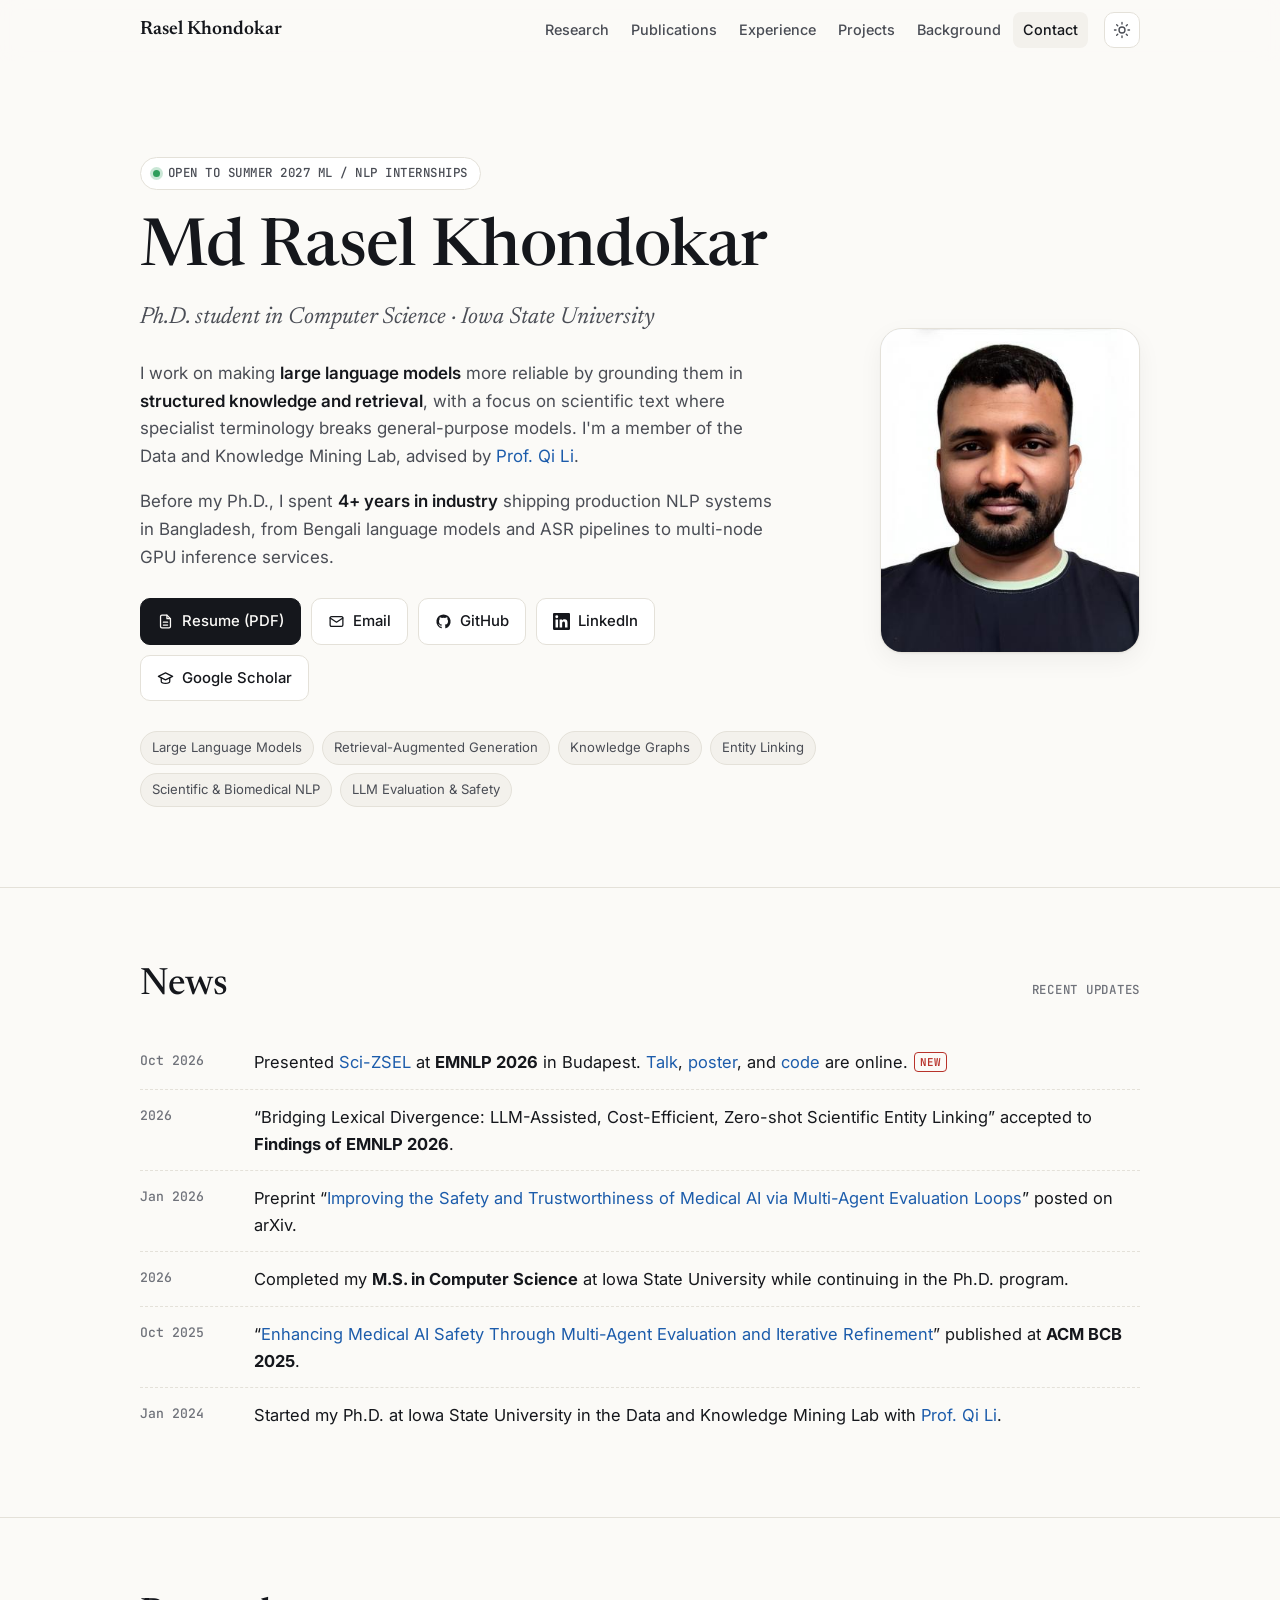
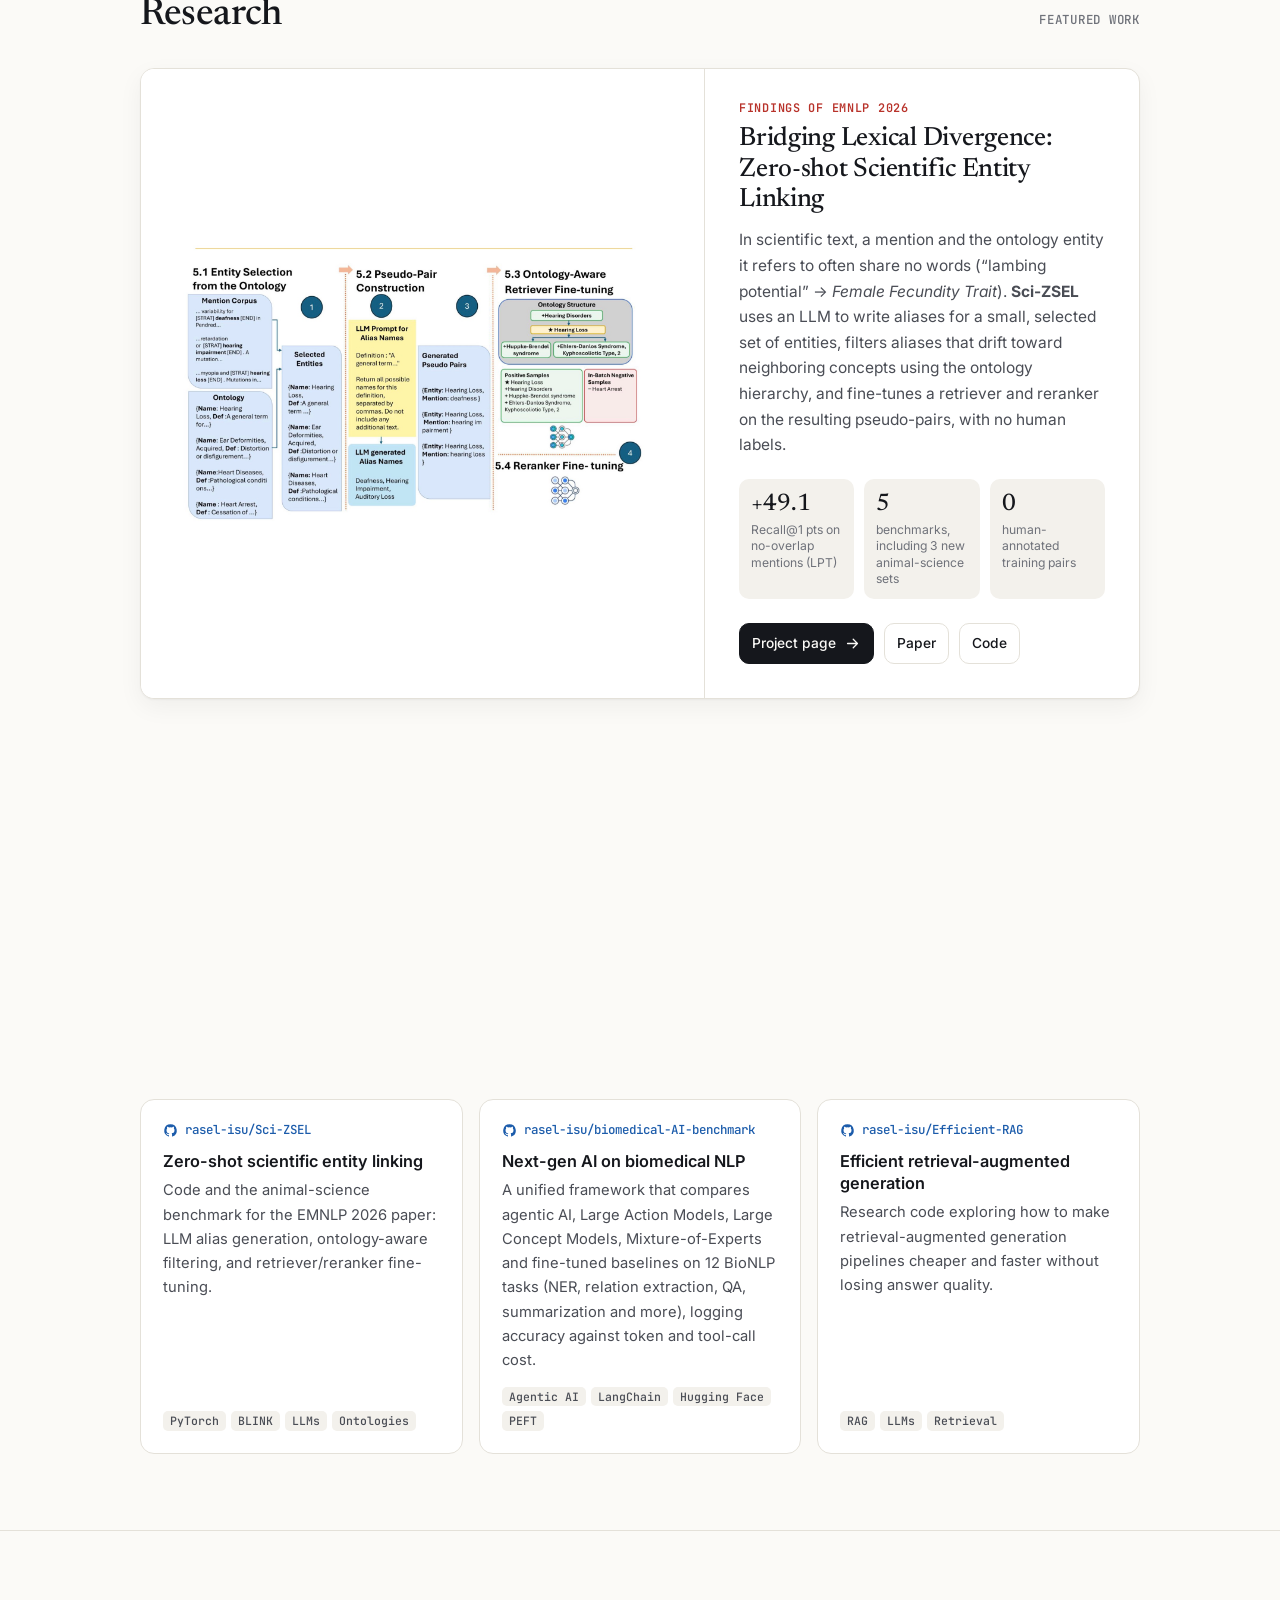
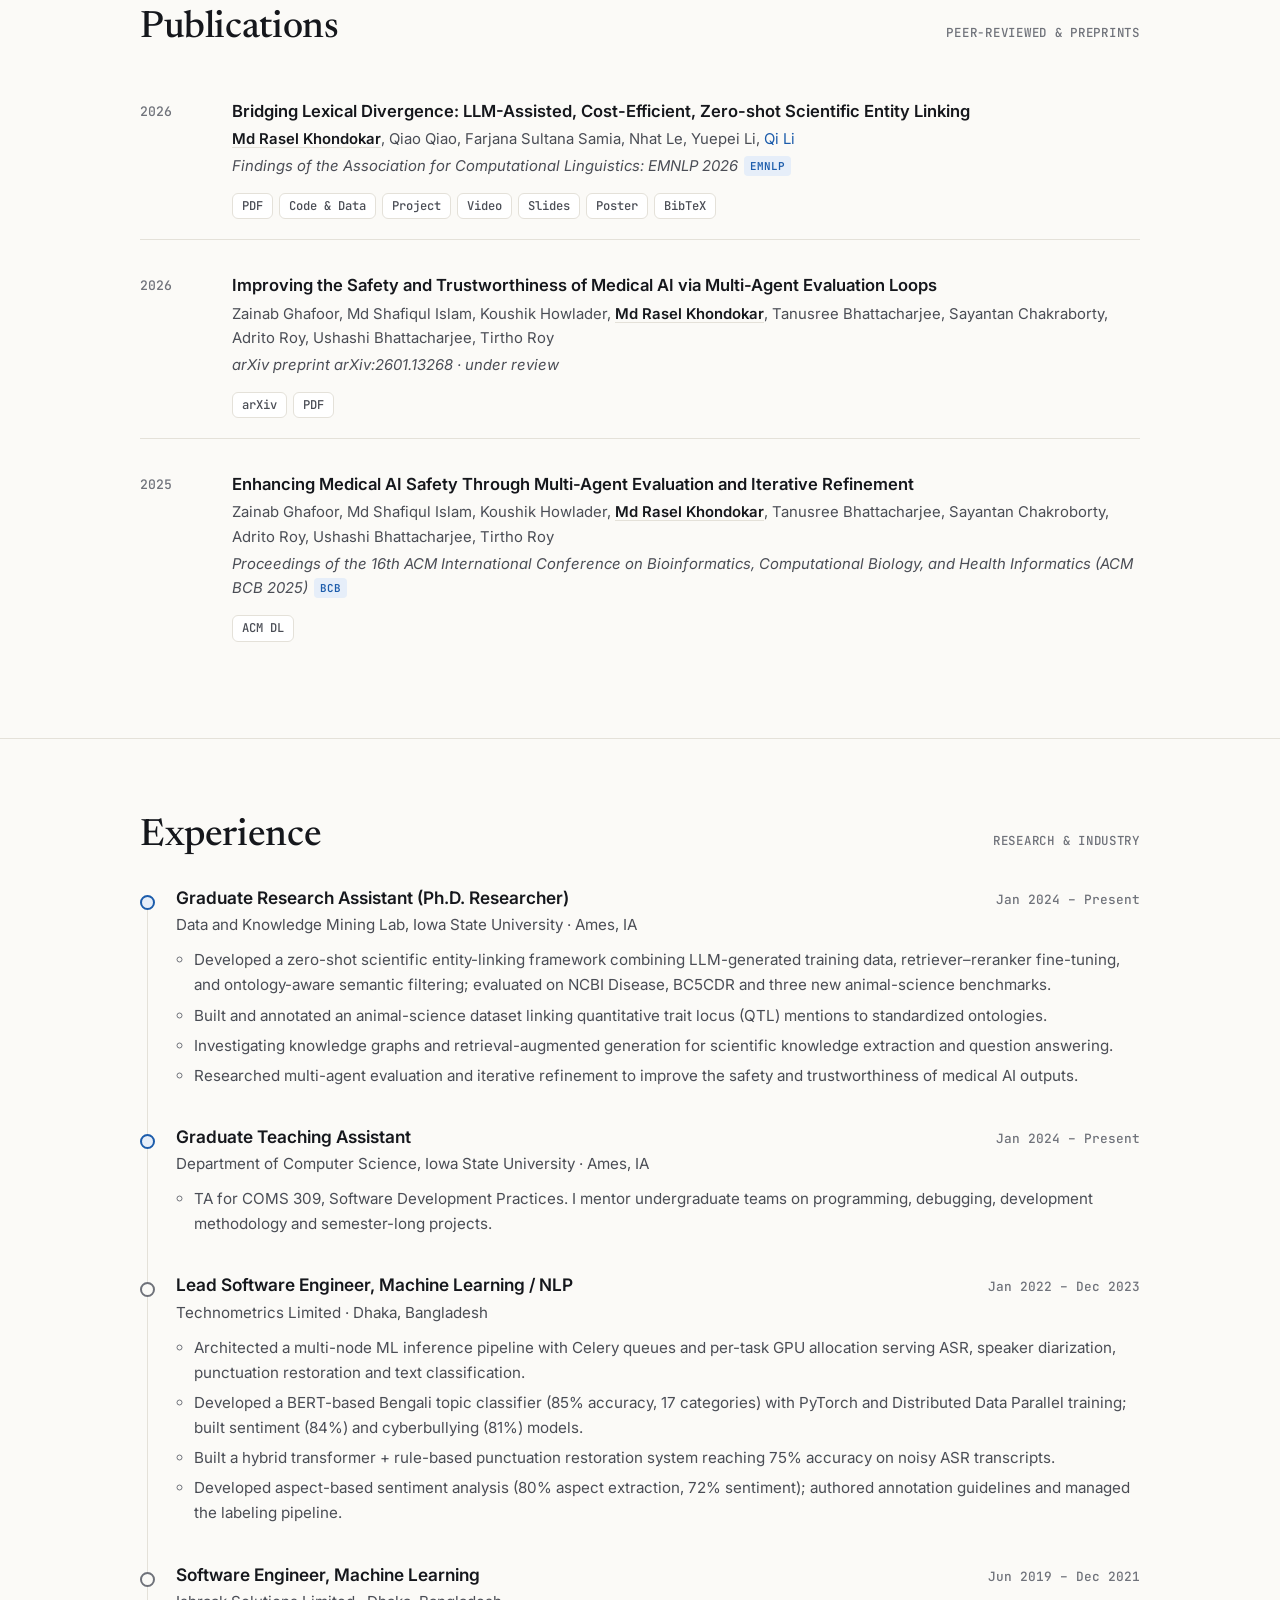
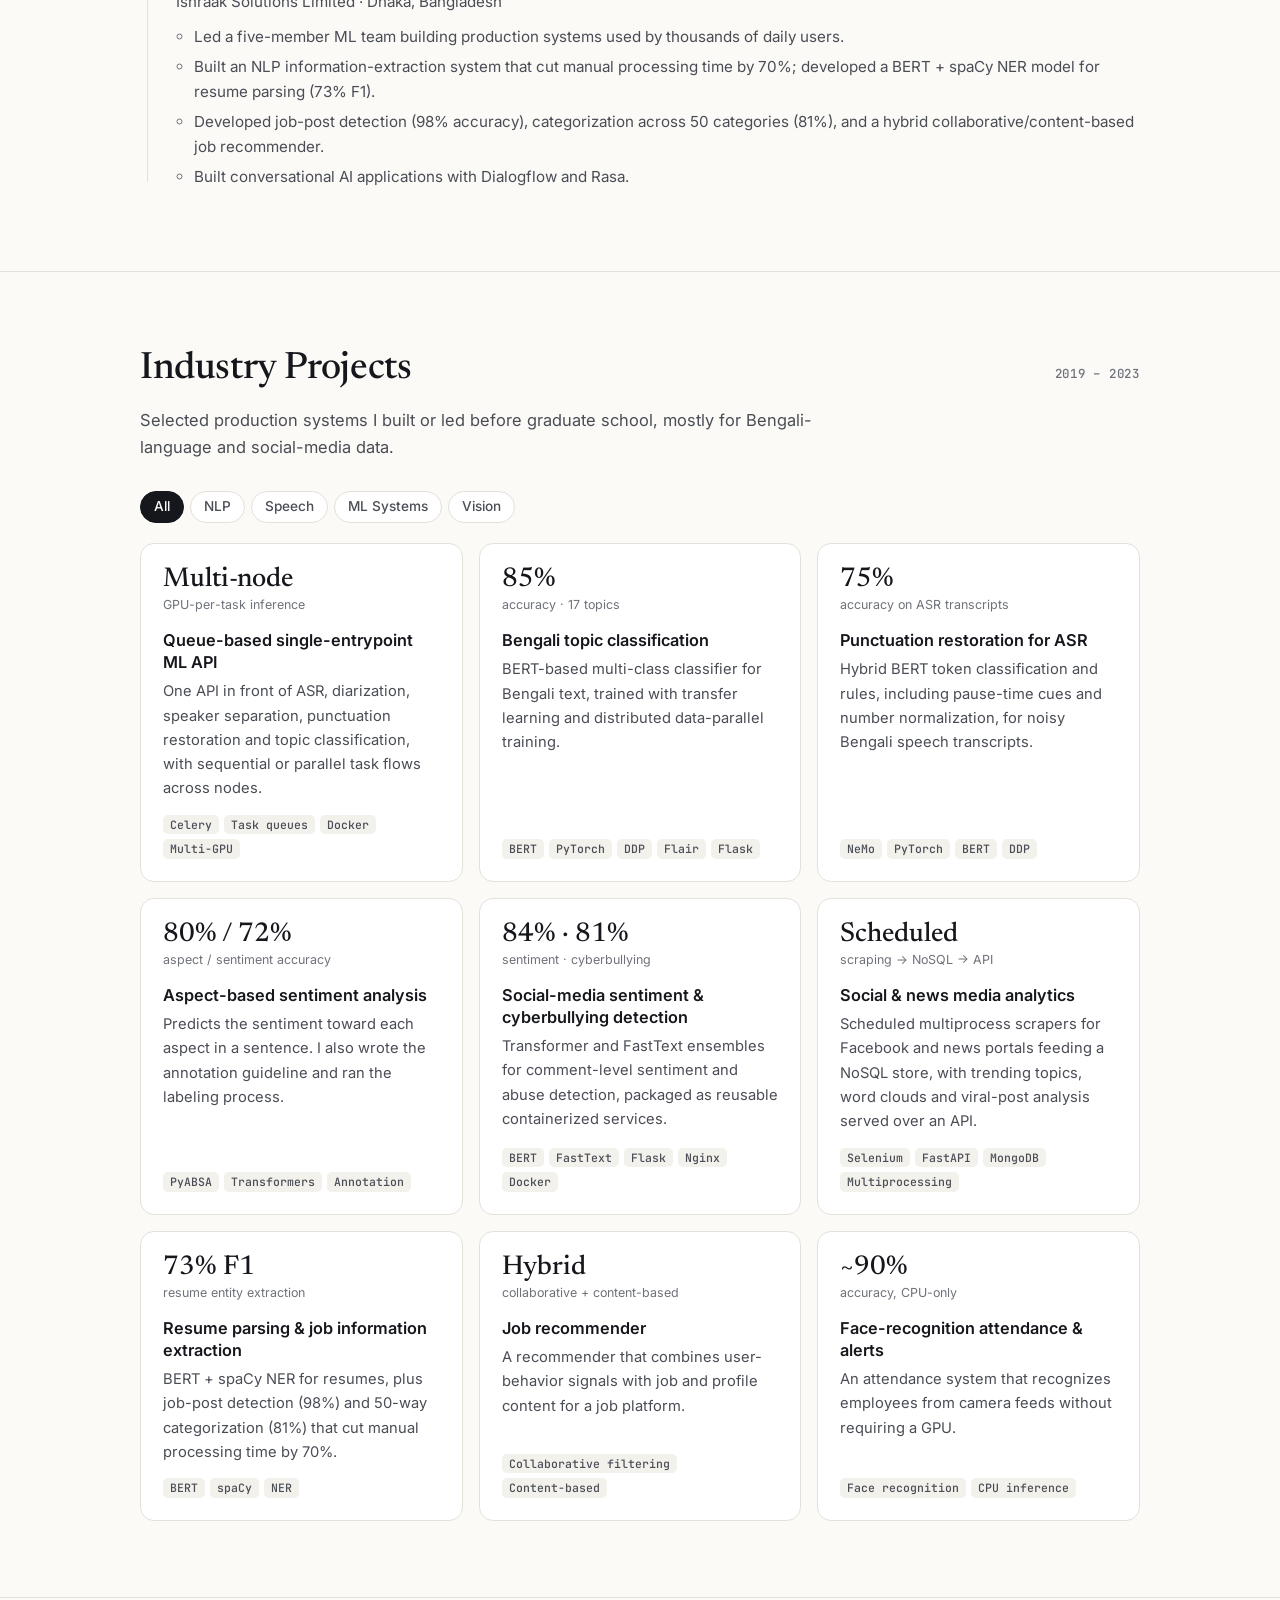
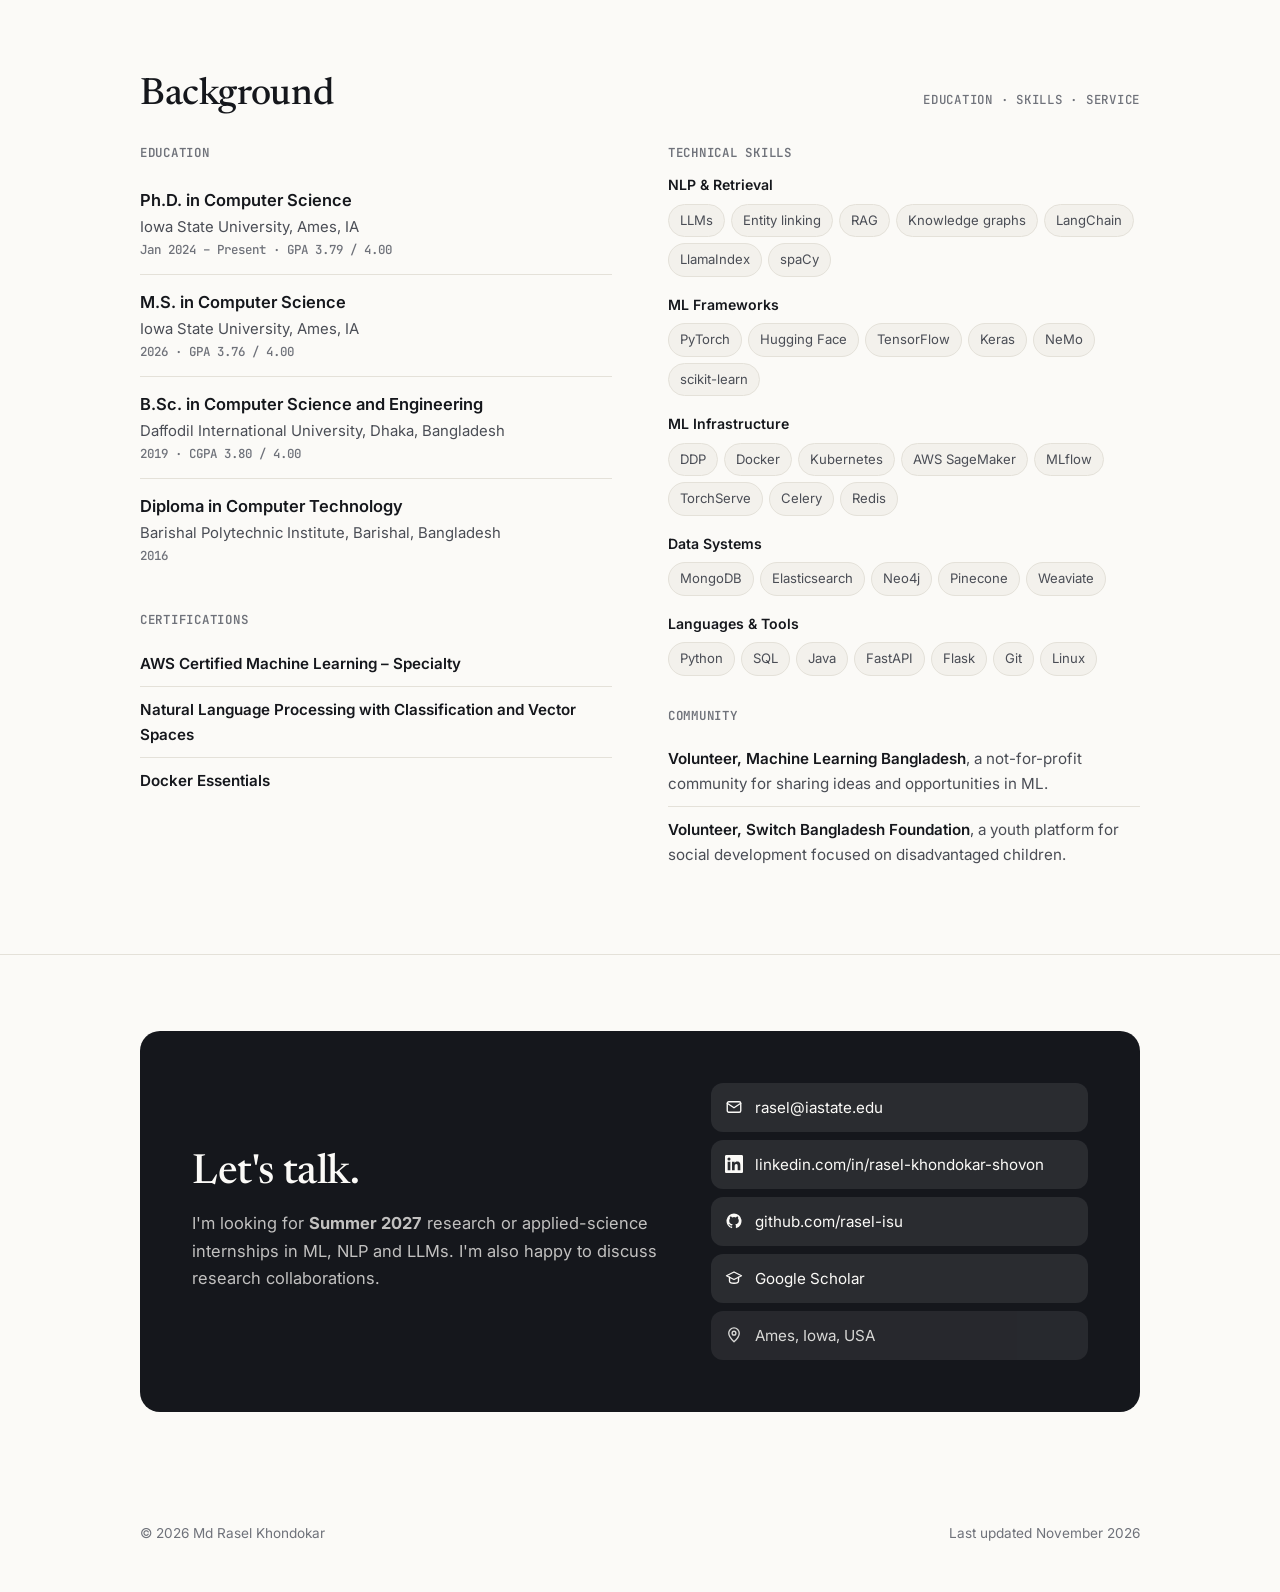
==== index.html @ 3703f314 "Initial portfolio site Co-Authored-By: Claude Opus 5.5 <noreply@anthropic.com>" ====
<!doctype html>
<html lang="en">
<head>
  <meta charset="utf-8">
  <meta name="viewport" content="width=device-width, initial-scale=1">
  <title>Md Rasel Khondokar</title>
  <meta name="description" content="Md Rasel Khondokar — Ph.D. student in Computer Science at Iowa State University working on LLMs, retrieval, knowledge graphs and scientific entity linking. 4+ years of industry ML/NLP experience.">
  <meta name="author" content="Md Rasel Khondokar">
  <meta property="og:title" content="Md Rasel Khondokar — NLP & ML Researcher">
  <meta property="og:description" content="Ph.D. student at Iowa State University. LLMs, RAG, knowledge graphs, scientific entity linking. Findings of EMNLP 2026.">
  <meta property="og:type" content="website">
  <meta property="og:image" content="assets/img/sci-zsel-overview.jpg">
  <link rel="icon" href="data:image/svg+xml,%3Csvg xmlns='http://www.w3.org/2000/svg' viewBox='0 0 64 64'%3E%3Crect width='64' height='64' rx='14' fill='%2315171c'/%3E%3Ctext x='32' y='43' font-family='Georgia,serif' font-size='30' fill='%23fbfaf7' text-anchor='middle'%3ERK%3C/text%3E%3C/svg%3E">
  <link rel="preconnect" href="https://fonts.googleapis.com">
  <link rel="preconnect" href="https://fonts.gstatic.com" crossorigin>
  <link href="https://fonts.googleapis.com/css2?family=Inter:wght@400;500;600&family=JetBrains+Mono:wght@500;600&family=Newsreader:ital,opsz,wght@0,6..72,400;0,6..72,500;0,6..72,600;1,6..72,400&display=swap" rel="stylesheet">
  <link rel="stylesheet" href="assets/css/style.css">
  <script>
    // Apply saved theme before paint to avoid a flash.
    try { var t = localStorage.getItem('theme'); if (t === 'light' || t === 'dark') document.documentElement.setAttribute('data-theme', t); } catch (e) {}
  </script>
  <script type="application/ld+json">
  {
    "@context": "https://schema.org",
    "@type": "Person",
    "name": "Md Rasel Khondokar",
    "jobTitle": "Ph.D. Student, Computer Science",
    "affiliation": { "@type": "CollegeOrUniversity", "name": "Iowa State University" },
    "email": "mailto:rasel@iastate.edu",
    "sameAs": [
      "https://www.linkedin.com/in/rasel-khondokar-shovon/",
      "https://github.com/rasel-isu",
      "https://scholar.google.com/citations?user=caLTlvUAAAAJ"
    ],
    "knowsAbout": ["Natural Language Processing", "Large Language Models", "Retrieval-Augmented Generation", "Knowledge Graphs", "Entity Linking", "Machine Learning"]
  }
  </script>
</head>
<body>
  <a class="skip-link" href="#main">Skip to content</a>

  <!-- Inline icon sprite -->
  <svg width="0" height="0" style="position:absolute" aria-hidden="true">
    <symbol id="i-mail" viewBox="0 0 24 24" fill="none" stroke="currentColor" stroke-width="1.8" stroke-linecap="round" stroke-linejoin="round"><rect x="3" y="5" width="18" height="14" rx="2"/><path d="m3 7 9 6 9-6"/></symbol>
    <symbol id="i-file" viewBox="0 0 24 24" fill="none" stroke="currentColor" stroke-width="1.8" stroke-linecap="round" stroke-linejoin="round"><path d="M14 3H7a2 2 0 0 0-2 2v14a2 2 0 0 0 2 2h10a2 2 0 0 0 2-2V8z"/><path d="M14 3v5h5M9 13h6M9 17h6"/></symbol>
    <symbol id="i-github" viewBox="0 0 24 24" fill="currentColor"><path d="M12 2a10 10 0 0 0-3.16 19.49c.5.09.68-.22.68-.48v-1.7c-2.78.6-3.37-1.34-3.37-1.34-.45-1.16-1.11-1.47-1.11-1.47-.91-.62.07-.6.07-.6 1 .07 1.53 1.03 1.53 1.03.89 1.53 2.34 1.09 2.91.83.09-.65.35-1.09.63-1.34-2.22-.25-4.55-1.11-4.55-4.94 0-1.09.39-1.98 1.03-2.68-.1-.25-.45-1.27.1-2.65 0 0 .84-.27 2.75 1.02a9.5 9.5 0 0 1 5 0c1.91-1.29 2.75-1.02 2.75-1.02.55 1.38.2 2.4.1 2.65.64.7 1.03 1.59 1.03 2.68 0 3.84-2.34 4.68-4.57 4.93.36.31.68.92.68 1.85v2.75c0 .27.18.58.69.48A10 10 0 0 0 12 2Z"/></symbol>
    <symbol id="i-linkedin" viewBox="0 0 24 24" fill="currentColor"><path d="M20.45 20.45h-3.55v-5.57c0-1.33-.03-3.04-1.85-3.04-1.86 0-2.14 1.45-2.14 2.94v5.67H9.36V9h3.41v1.56h.05c.48-.9 1.64-1.85 3.37-1.85 3.6 0 4.27 2.37 4.27 5.46v6.28ZM5.34 7.43a2.06 2.06 0 1 1 0-4.12 2.06 2.06 0 0 1 0 4.12ZM7.12 20.45H3.56V9h3.56v11.45ZM22.22 0H1.77C.79 0 0 .77 0 1.73v20.54C0 23.23.79 24 1.77 24h20.45c.98 0 1.78-.77 1.78-1.73V1.73C24 .77 23.2 0 22.22 0Z"/></symbol>
    <symbol id="i-scholar" viewBox="0 0 24 24" fill="none" stroke="currentColor" stroke-width="1.8" stroke-linecap="round" stroke-linejoin="round"><path d="m2 9 10-5 10 5-10 5z"/><path d="M6 11v5c0 1.5 2.7 3 6 3s6-1.5 6-3v-5"/></symbol>
    <symbol id="i-pin" viewBox="0 0 24 24" fill="none" stroke="currentColor" stroke-width="1.8" stroke-linecap="round" stroke-linejoin="round"><path d="M12 21s-7-6.2-7-11.5a7 7 0 0 1 14 0C19 14.8 12 21 12 21z"/><circle cx="12" cy="9.5" r="2.5"/></symbol>
    <symbol id="i-arrow" viewBox="0 0 24 24" fill="none" stroke="currentColor" stroke-width="1.8" stroke-linecap="round" stroke-linejoin="round"><path d="M5 12h14M13 6l6 6-6 6"/></symbol>
  </svg>

  <header class="site-header">
    <nav class="container nav" aria-label="Primary">
      <a class="brand" href="#top">Rasel Khondokar</a>
      <ul class="nav-links" id="nav-links">
        <li><a href="#research">Research</a></li>
        <li><a href="#publications">Publications</a></li>
        <li><a href="#experience">Experience</a></li>
        <li><a href="#projects">Projects</a></li>
        <li><a href="#background">Background</a></li>
        <li><a href="#contact">Contact</a></li>
      </ul>
      <button class="icon-btn menu-btn" aria-label="Open menu" aria-controls="nav-links" aria-expanded="false">
        <svg viewBox="0 0 24 24" fill="none" stroke="currentColor" stroke-width="2" stroke-linecap="round"><path d="M4 7h16M4 12h16M4 17h16"/></svg>
      </button>
      <button class="icon-btn theme-btn" aria-label="Toggle dark mode">
        <svg class="sun" viewBox="0 0 24 24" fill="none" stroke="currentColor" stroke-width="1.8" stroke-linecap="round"><circle cx="12" cy="12" r="4"/><path d="M12 2v2M12 20v2M4.9 4.9l1.4 1.4M17.7 17.7l1.4 1.4M2 12h2M20 12h2M4.9 19.1l1.4-1.4M17.7 6.3l1.4-1.4"/></svg>
        <svg class="moon" viewBox="0 0 24 24" fill="none" stroke="currentColor" stroke-width="1.8" stroke-linecap="round" stroke-linejoin="round"><path d="M21 12.8A9 9 0 1 1 11.2 3a7 7 0 0 0 9.8 9.8z"/></svg>
      </button>
    </nav>
  </header>

  <main id="main">
    <!-- ================= HERO ================= -->
    <section class="hero" id="top">
      <div class="container hero-grid">
        <div>
          <span class="eyebrow"><span class="dot" aria-hidden="true"></span>Open to Summer 2027 ML / NLP internships</span>
          <h1>Md Rasel Khondokar</h1>
          <p class="role">Ph.D. student in Computer Science · Iowa State University</p>
          <p class="bio">
            I work on making <strong>large language models</strong> more reliable by grounding them in
            <strong>structured knowledge and retrieval</strong>, with a focus on scientific text where specialist
            terminology breaks general-purpose models. I'm a member of the Data and Knowledge Mining Lab, advised by
            <a href="https://www.cs.iastate.edu/people/qi-li" target="_blank" rel="noopener">Prof. Qi Li</a>.
          </p>
          <p class="bio">
            Before my Ph.D., I spent <strong>4+ years in industry</strong> shipping production NLP systems in Bangladesh,
            from Bengali language models and ASR pipelines to multi-node GPU inference services.
          </p>
          <div class="actions">
            <a class="btn primary" href="assets/files/Md_Rasel_Khondokar_CV.pdf" target="_blank" rel="noopener"><svg><use href="#i-file"/></svg>Resume (PDF)</a>
            <a class="btn" href="mailto:rasel@iastate.edu"><svg><use href="#i-mail"/></svg>Email</a>
            <a class="btn" href="https://github.com/rasel-isu" target="_blank" rel="noopener"><svg><use href="#i-github"/></svg>GitHub</a>
            <a class="btn" href="https://www.linkedin.com/in/rasel-khondokar-shovon/" target="_blank" rel="noopener"><svg><use href="#i-linkedin"/></svg>LinkedIn</a>
            <a class="btn" href="https://scholar.google.com/citations?user=caLTlvUAAAAJ&amp;hl=en" target="_blank" rel="noopener"><svg><use href="#i-scholar"/></svg>Google Scholar</a>
          </div>
          <ul class="interests" aria-label="Research interests">
            <li class="chip">Large Language Models</li>
            <li class="chip">Retrieval-Augmented Generation</li>
            <li class="chip">Knowledge Graphs</li>
            <li class="chip">Entity Linking</li>
            <li class="chip">Scientific &amp; Biomedical NLP</li>
            <li class="chip">LLM Evaluation &amp; Safety</li>
          </ul>
        </div>
        <!-- To add a photo, save it as assets/img/profile.jpg (portrait, ~800x1000). The monogram shows until then. -->
        <div class="portrait">
          <span class="monogram" aria-hidden="true">RK</span>
          <img src="assets/img/profile.jpg" alt="Portrait of Md Rasel Khondokar" onerror="this.remove()">
        </div>
      </div>
    </section>

    <!-- ================= NEWS ================= -->
    <section class="block" id="news" aria-labelledby="news-h">
      <div class="container">
        <div class="section-head reveal"><h2 id="news-h">News</h2><span class="kicker">Recent updates</span></div>
        <ul class="news reveal">
          <li><time datetime="2026-10">Oct 2026</time><div>Presented <a href="research/sci-zsel.html">Sci-ZSEL</a> at <b>EMNLP 2026</b> in Budapest. <a href="research/sci-zsel.html#talk">Talk</a>, <a href="assets/files/sci-zsel-poster.pdf">poster</a>, and <a href="https://github.com/rasel-isu/Sci-ZSEL">code</a> are online.<span class="tag-new">NEW</span></div></li>
          <li><time datetime="2026">2026</time><div>“Bridging Lexical Divergence: LLM-Assisted, Cost-Efficient, Zero-shot Scientific Entity Linking” accepted to <b>Findings of EMNLP 2026</b>.</div></li>
          <li><time datetime="2026-01">Jan 2026</time><div>Preprint “<a href="https://arxiv.org/abs/2601.13268" target="_blank" rel="noopener">Improving the Safety and Trustworthiness of Medical AI via Multi-Agent Evaluation Loops</a>” posted on arXiv.</div></li>
          <li><time datetime="2026">2026</time><div>Completed my <b>M.S. in Computer Science</b> at Iowa State University while continuing in the Ph.D. program.</div></li>
          <li><time datetime="2025-10">Oct 2025</time><div>“<a href="https://doi.org/10.1145/3765612.3768142" target="_blank" rel="noopener">Enhancing Medical AI Safety Through Multi-Agent Evaluation and Iterative Refinement</a>” published at <b>ACM BCB 2025</b>.</div></li>
          <li><time datetime="2024-01">Jan 2024</time><div>Started my Ph.D. at Iowa State University in the Data and Knowledge Mining Lab with <a href="https://www.cs.iastate.edu/people/qi-li" target="_blank" rel="noopener">Prof. Qi Li</a>.</div></li>
        </ul>
      </div>
    </section>

    <!-- ================= RESEARCH ================= -->
    <section class="block" id="research" aria-labelledby="research-h">
      <div class="container">
        <div class="section-head reveal"><h2 id="research-h">Research</h2><span class="kicker">Featured work</span></div>

        <article class="feature reveal">
          <a class="feature-media" href="research/sci-zsel.html" aria-label="Sci-ZSEL project page">
            <img src="assets/img/sci-zsel-overview.jpg" alt="Sci-ZSEL pipeline: entity selection from the ontology, LLM alias generation and pseudo-pair construction, ontology-aware retriever fine-tuning, and reranker fine-tuning." loading="lazy" width="1800" height="930">
          </a>
          <div class="feature-body">
            <span class="venue">Findings of EMNLP 2026</span>
            <h3>Bridging Lexical Divergence: Zero-shot Scientific Entity Linking</h3>
            <p>
              In scientific text, a mention and the ontology entity it refers to often share no words
              (“lambing potential” → <i>Female Fecundity Trait</i>). <b>Sci-ZSEL</b> uses an LLM to write aliases for a small, selected set of
              entities, filters aliases that drift toward neighboring concepts using the ontology hierarchy, and fine-tunes a
              retriever and reranker on the resulting pseudo-pairs, with no human labels.
            </p>
            <div class="stats">
              <div class="stat"><b>+49.1</b><span>Recall@1 pts on no-overlap mentions (LPT)</span></div>
              <div class="stat"><b>5</b><span>benchmarks, including 3 new animal-science sets</span></div>
              <div class="stat"><b>0</b><span>human-annotated training pairs</span></div>
            </div>
            <div class="actions">
              <a class="btn primary" href="research/sci-zsel.html">Project page <svg><use href="#i-arrow"/></svg></a>
              <a class="btn" href="assets/files/sci-zsel-emnlp2026.pdf" target="_blank" rel="noopener">Paper</a>
              <a class="btn" href="https://github.com/rasel-isu/Sci-ZSEL" target="_blank" rel="noopener">Code</a>
            </div>
          </div>
        </article>

        <div class="threads">
          <article class="thread reveal">
            <span class="num">01 / Medical AI safety</span>
            <h3>Multi-agent evaluation loops</h3>
            <p>Generator LLMs answer clinical queries while evaluator LLMs score them against AMA medical-ethics principles and a five-tier risk protocol, looping until the answer is safe. Over 900 queries, the loop cut ethical violations by 89% (<a href="https://doi.org/10.1145/3765612.3768142" target="_blank" rel="noopener">ACM BCB 2025</a>; <a href="https://arxiv.org/abs/2601.13268" target="_blank" rel="noopener">arXiv 2026</a>).</p>
          </article>
          <article class="thread reveal">
            <span class="num">02 / Retrieval &amp; KGs</span>
            <h3>Knowledge graphs + RAG for science</h3>
            <p>Combining knowledge graphs with retrieval-augmented generation for scientific information extraction and question answering.</p>
          </article>
          <article class="thread reveal">
            <span class="num">03 / Data</span>
            <h3>Animal-science QTL benchmark</h3>
            <p>Built and annotated a dataset linking quantitative trait locus (QTL) mentions in PubMed to the CMO, VT and LPT livestock trait ontologies.</p>
          </article>
        </div>

        <h3 class="sub-h reveal" style="margin:44px 0 16px">Research code</h3>
        <div class="cards code-cards">
          <a class="card repo reveal" href="https://github.com/rasel-isu/Sci-ZSEL" target="_blank" rel="noopener">
            <span class="repo-name"><svg><use href="#i-github"/></svg>rasel-isu/Sci-ZSEL</span>
            <h3>Zero-shot scientific entity linking</h3>
            <p>Code and the animal-science benchmark for the EMNLP 2026 paper: LLM alias generation, ontology-aware filtering, and retriever/reranker fine-tuning.</p>
            <div class="stack"><span>PyTorch</span><span>BLINK</span><span>LLMs</span><span>Ontologies</span></div>
          </a>
          <a class="card repo reveal" href="https://github.com/rasel-isu/biomedical-AI-benchmark" target="_blank" rel="noopener">
            <span class="repo-name"><svg><use href="#i-github"/></svg>rasel-isu/biomedical-AI-benchmark</span>
            <h3>Next-gen AI on biomedical NLP</h3>
            <p>A unified framework that compares agentic AI, Large Action Models, Large Concept Models, Mixture-of-Experts and fine-tuned baselines on 12 BioNLP tasks (NER, relation extraction, QA, summarization and more), logging accuracy against token and tool-call cost.</p>
            <div class="stack"><span>Agentic AI</span><span>LangChain</span><span>Hugging Face</span><span>PEFT</span></div>
          </a>
          <!-- TODO: make the Efficient-RAG repo public (it 404s for visitors) and refine this description. -->
          <a class="card repo reveal" href="https://github.com/rasel-isu/Efficient-RAG" target="_blank" rel="noopener">
            <span class="repo-name"><svg><use href="#i-github"/></svg>rasel-isu/Efficient-RAG</span>
            <h3>Efficient retrieval-augmented generation</h3>
            <p>Research code exploring how to make retrieval-augmented generation pipelines cheaper and faster without losing answer quality.</p>
            <div class="stack"><span>RAG</span><span>LLMs</span><span>Retrieval</span></div>
          </a>
        </div>
      </div>
    </section>

    <!-- ================= PUBLICATIONS ================= -->
    <section class="block" id="publications" aria-labelledby="pubs-h">
      <div class="container">
        <div class="section-head reveal"><h2 id="pubs-h">Publications</h2><span class="kicker">Peer-reviewed &amp; preprints</span></div>
        <ol class="pubs">
          <li class="pub reveal">
            <span class="year">2026</span>
            <div>
              <h3>Bridging Lexical Divergence: LLM-Assisted, Cost-Efficient, Zero-shot Scientific Entity Linking</h3>
              <p class="authors"><span class="me">Md Rasel Khondokar</span>, Qiao Qiao, Farjana Sultana Samia, Nhat Le, Yuepei Li, <a href="https://www.cs.iastate.edu/people/qi-li" target="_blank" rel="noopener">Qi Li</a></p>
              <p class="where">Findings of the Association for Computational Linguistics: EMNLP 2026<span class="badge">EMNLP</span></p>
              <div class="links">
                <a href="assets/files/sci-zsel-emnlp2026.pdf" target="_blank" rel="noopener">PDF</a>
                <a href="https://github.com/rasel-isu/Sci-ZSEL" target="_blank" rel="noopener">Code &amp; Data</a>
                <a href="research/sci-zsel.html">Project</a>
                <a href="research/sci-zsel.html#talk">Video</a>
                <a href="assets/files/sci-zsel-slides.pdf" target="_blank" rel="noopener">Slides</a>
                <a href="assets/files/sci-zsel-poster.pdf" target="_blank" rel="noopener">Poster</a>
                <a href="research/sci-zsel.html#cite">BibTeX</a>
              </div>
            </div>
          </li>
          <li class="pub reveal">
            <span class="year">2026</span>
            <div>
              <h3>Improving the Safety and Trustworthiness of Medical AI via Multi-Agent Evaluation Loops</h3>
              <p class="authors">Zainab Ghafoor, Md Shafiqul Islam, Koushik Howlader, <span class="me">Md Rasel Khondokar</span>, Tanusree Bhattacharjee, Sayantan Chakraborty, Adrito Roy, Ushashi Bhattacharjee, Tirtho Roy</p>
              <p class="where">arXiv preprint arXiv:2601.13268 · under review</p>
              <div class="links">
                <a href="https://arxiv.org/abs/2601.13268" target="_blank" rel="noopener">arXiv</a>
                <a href="https://arxiv.org/pdf/2601.13268" target="_blank" rel="noopener">PDF</a>
              </div>
            </div>
          </li>
          <li class="pub reveal">
            <span class="year">2025</span>
            <div>
              <h3>Enhancing Medical AI Safety Through Multi-Agent Evaluation and Iterative Refinement</h3>
              <p class="authors">Zainab Ghafoor, Md Shafiqul Islam, Koushik Howlader, <span class="me">Md Rasel Khondokar</span>, Tanusree Bhattacharjee, Sayantan Chakroborty, Adrito Roy, Ushashi Bhattacharjee, Tirtho Roy</p>
              <p class="where">Proceedings of the 16th ACM International Conference on Bioinformatics, Computational Biology, and Health Informatics (ACM BCB 2025)<span class="badge">BCB</span></p>
              <div class="links">
                <a href="https://doi.org/10.1145/3765612.3768142" target="_blank" rel="noopener">ACM DL</a>
              </div>
            </div>
          </li>
        </ol>
      </div>
    </section>

    <!-- ================= EXPERIENCE ================= -->
    <section class="block" id="experience" aria-labelledby="exp-h">
      <div class="container">
        <div class="section-head reveal"><h2 id="exp-h">Experience</h2><span class="kicker">Research &amp; industry</span></div>
        <ol class="timeline">
          <li class="job current reveal">
            <div class="job-head"><h3>Graduate Research Assistant (Ph.D. Researcher)</h3><span class="when">Jan 2024 – Present</span></div>
            <p class="org">Data and Knowledge Mining Lab, Iowa State University · Ames, IA</p>
            <ul>
              <li>Developed a zero-shot scientific entity-linking framework combining LLM-generated training data, retriever–reranker fine-tuning, and ontology-aware semantic filtering; evaluated on NCBI Disease, BC5CDR and three new animal-science benchmarks.</li>
              <li>Built and annotated an animal-science dataset linking quantitative trait locus (QTL) mentions to standardized ontologies.</li>
              <li>Investigating knowledge graphs and retrieval-augmented generation for scientific knowledge extraction and question answering.</li>
              <li>Researched multi-agent evaluation and iterative refinement to improve the safety and trustworthiness of medical AI outputs.</li>
            </ul>
          </li>
          <li class="job current reveal">
            <div class="job-head"><h3>Graduate Teaching Assistant</h3><span class="when">Jan 2024 – Present</span></div>
            <p class="org">Department of Computer Science, Iowa State University · Ames, IA</p>
            <ul>
              <li>TA for COMS 309, Software Development Practices. I mentor undergraduate teams on programming, debugging, development methodology and semester-long projects.</li>
            </ul>
          </li>
          <li class="job reveal">
            <div class="job-head"><h3>Lead Software Engineer, Machine Learning / NLP</h3><span class="when">Jan 2022 – Dec 2023</span></div>
            <p class="org">Technometrics Limited · Dhaka, Bangladesh</p>
            <ul>
              <li>Architected a multi-node ML inference pipeline with Celery queues and per-task GPU allocation serving ASR, speaker diarization, punctuation restoration and text classification.</li>
              <li>Developed a BERT-based Bengali topic classifier (85% accuracy, 17 categories) with PyTorch and Distributed Data Parallel training; built sentiment (84%) and cyberbullying (81%) models.</li>
              <li>Built a hybrid transformer + rule-based punctuation restoration system reaching 75% accuracy on noisy ASR transcripts.</li>
              <li>Developed aspect-based sentiment analysis (80% aspect extraction, 72% sentiment); authored annotation guidelines and managed the labeling pipeline.</li>
            </ul>
          </li>
          <li class="job reveal">
            <div class="job-head"><h3>Software Engineer, Machine Learning</h3><span class="when">Jun 2019 – Dec 2021</span></div>
            <p class="org">Ishraak Solutions Limited · Dhaka, Bangladesh</p>
            <ul>
              <li>Led a five-member ML team building production systems used by thousands of daily users.</li>
              <li>Built an NLP information-extraction system that cut manual processing time by 70%; developed a BERT + spaCy NER model for resume parsing (73% F1).</li>
              <li>Developed job-post detection (98% accuracy), categorization across 50 categories (81%), and a hybrid collaborative/content-based job recommender.</li>
              <li>Built conversational AI applications with Dialogflow and Rasa.</li>
            </ul>
          </li>
        </ol>
      </div>
    </section>

    <!-- ================= PROJECTS ================= -->
    <section class="block" id="projects" aria-labelledby="proj-h">
      <div class="container">
        <div class="section-head reveal"><h2 id="proj-h">Industry Projects</h2><span class="kicker">2019 – 2023</span></div>
        <p class="lede reveal">Selected production systems I built or led before graduate school, mostly for Bengali-language and social-media data.</p>
        <div class="filters reveal" role="group" aria-label="Filter projects">
          <button class="filter" data-filter="all" aria-pressed="true">All</button>
          <button class="filter" data-filter="nlp" aria-pressed="false">NLP</button>
          <button class="filter" data-filter="speech" aria-pressed="false">Speech</button>
          <button class="filter" data-filter="systems" aria-pressed="false">ML Systems</button>
          <button class="filter" data-filter="vision" aria-pressed="false">Vision</button>
        </div>
        <div class="cards">
          <article class="card reveal" data-tags="systems speech">
            <div class="metric">Multi-node<small>GPU-per-task inference</small></div>
            <h3>Queue-based single-entrypoint ML API</h3>
            <p>One API in front of ASR, diarization, speaker separation, punctuation restoration and topic classification, with sequential or parallel task flows across nodes.</p>
            <div class="stack"><span>Celery</span><span>Task queues</span><span>Docker</span><span>Multi-GPU</span></div>
          </article>
          <article class="card reveal" data-tags="nlp">
            <div class="metric">85%<small>accuracy · 17 topics</small></div>
            <h3>Bengali topic classification</h3>
            <p>BERT-based multi-class classifier for Bengali text, trained with transfer learning and distributed data-parallel training.</p>
            <div class="stack"><span>BERT</span><span>PyTorch</span><span>DDP</span><span>Flair</span><span>Flask</span></div>
          </article>
          <article class="card reveal" data-tags="nlp speech">
            <div class="metric">75%<small>accuracy on ASR transcripts</small></div>
            <h3>Punctuation restoration for ASR</h3>
            <p>Hybrid BERT token classification and rules, including pause-time cues and number normalization, for noisy Bengali speech transcripts.</p>
            <div class="stack"><span>NeMo</span><span>PyTorch</span><span>BERT</span><span>DDP</span></div>
          </article>
          <article class="card reveal" data-tags="nlp">
            <div class="metric">80% / 72%<small>aspect / sentiment accuracy</small></div>
            <h3>Aspect-based sentiment analysis</h3>
            <p>Predicts the sentiment toward each aspect in a sentence. I also wrote the annotation guideline and ran the labeling process.</p>
            <div class="stack"><span>PyABSA</span><span>Transformers</span><span>Annotation</span></div>
          </article>
          <article class="card reveal" data-tags="nlp">
            <div class="metric">84% · 81%<small>sentiment · cyberbullying</small></div>
            <h3>Social-media sentiment &amp; cyberbullying detection</h3>
            <p>Transformer and FastText ensembles for comment-level sentiment and abuse detection, packaged as reusable containerized services.</p>
            <div class="stack"><span>BERT</span><span>FastText</span><span>Flask</span><span>Nginx</span><span>Docker</span></div>
          </article>
          <article class="card reveal" data-tags="systems">
            <div class="metric">Scheduled<small>scraping → NoSQL → API</small></div>
            <h3>Social &amp; news media analytics</h3>
            <p>Scheduled multiprocess scrapers for Facebook and news portals feeding a NoSQL store, with trending topics, word clouds and viral-post analysis served over an API.</p>
            <div class="stack"><span>Selenium</span><span>FastAPI</span><span>MongoDB</span><span>Multiprocessing</span></div>
          </article>
          <article class="card reveal" data-tags="nlp">
            <div class="metric">73% F1<small>resume entity extraction</small></div>
            <h3>Resume parsing &amp; job information extraction</h3>
            <p>BERT + spaCy NER for resumes, plus job-post detection (98%) and 50-way categorization (81%) that cut manual processing time by 70%.</p>
            <div class="stack"><span>BERT</span><span>spaCy</span><span>NER</span></div>
          </article>
          <article class="card reveal" data-tags="systems">
            <div class="metric">Hybrid<small>collaborative + content-based</small></div>
            <h3>Job recommender</h3>
            <p>A recommender that combines user-behavior signals with job and profile content for a job platform.</p>
            <div class="stack"><span>Collaborative filtering</span><span>Content-based</span></div>
          </article>
          <article class="card reveal" data-tags="vision">
            <div class="metric">~90%<small>accuracy, CPU-only</small></div>
            <h3>Face-recognition attendance &amp; alerts</h3>
            <p>An attendance system that recognizes employees from camera feeds without requiring a GPU.</p>
            <div class="stack"><span>Face recognition</span><span>CPU inference</span></div>
          </article>
        </div>
      </div>
    </section>

    <!-- ================= BACKGROUND ================= -->
    <section class="block" id="background" aria-labelledby="bg-h">
      <div class="container">
        <div class="section-head reveal"><h2 id="bg-h">Background</h2><span class="kicker">Education · skills · service</span></div>
        <div class="two-col">
          <div class="reveal">
            <h3 class="sub-h">Education</h3>
            <ul class="edu">
              <li><b>Ph.D. in Computer Science</b><span>Iowa State University, Ames, IA</span><span class="meta">Jan 2024 – Present · GPA 3.79 / 4.00</span></li>
              <li><b>M.S. in Computer Science</b><span>Iowa State University, Ames, IA</span><span class="meta">2026 · GPA 3.76 / 4.00</span></li>
              <li><b>B.Sc. in Computer Science and Engineering</b><span>Daffodil International University, Dhaka, Bangladesh</span><span class="meta">2019 · CGPA 3.80 / 4.00</span></li>
              <li><b>Diploma in Computer Technology</b><span>Barishal Polytechnic Institute, Barishal, Bangladesh</span><span class="meta">2016</span></li>
            </ul>

            <h3 class="sub-h" style="margin-top:34px">Certifications</h3>
            <ul class="plain">
              <li><b>AWS Certified Machine Learning – Specialty</b></li>
              <li><b>Natural Language Processing with Classification and Vector Spaces</b></li>
              <li><b>Docker Essentials</b></li>
            </ul>
          </div>

          <div class="reveal">
            <h3 class="sub-h">Technical skills</h3>
            <div class="skills">
              <div class="skill-row"><b>NLP &amp; Retrieval</b><div class="tags"><span class="chip">LLMs</span><span class="chip">Entity linking</span><span class="chip">RAG</span><span class="chip">Knowledge graphs</span><span class="chip">LangChain</span><span class="chip">LlamaIndex</span><span class="chip">spaCy</span></div></div>
              <div class="skill-row"><b>ML Frameworks</b><div class="tags"><span class="chip">PyTorch</span><span class="chip">Hugging Face</span><span class="chip">TensorFlow</span><span class="chip">Keras</span><span class="chip">NeMo</span><span class="chip">scikit-learn</span></div></div>
              <div class="skill-row"><b>ML Infrastructure</b><div class="tags"><span class="chip">DDP</span><span class="chip">Docker</span><span class="chip">Kubernetes</span><span class="chip">AWS SageMaker</span><span class="chip">MLflow</span><span class="chip">TorchServe</span><span class="chip">Celery</span><span class="chip">Redis</span></div></div>
              <div class="skill-row"><b>Data Systems</b><div class="tags"><span class="chip">MongoDB</span><span class="chip">Elasticsearch</span><span class="chip">Neo4j</span><span class="chip">Pinecone</span><span class="chip">Weaviate</span></div></div>
              <div class="skill-row"><b>Languages &amp; Tools</b><div class="tags"><span class="chip">Python</span><span class="chip">SQL</span><span class="chip">Java</span><span class="chip">FastAPI</span><span class="chip">Flask</span><span class="chip">Git</span><span class="chip">Linux</span></div></div>
            </div>

            <h3 class="sub-h" style="margin-top:34px">Community</h3>
            <ul class="plain">
              <li><b>Volunteer, Machine Learning Bangladesh</b>, a not-for-profit community for sharing ideas and opportunities in ML.</li>
              <li><b>Volunteer, Switch Bangladesh Foundation</b>, a youth platform for social development focused on disadvantaged children.</li>
            </ul>
          </div>
        </div>
      </div>
    </section>

    <!-- ================= CONTACT ================= -->
    <section class="block" id="contact" aria-labelledby="contact-h">
      <div class="container">
        <div class="contact-card reveal">
          <div>
            <h2 id="contact-h">Let's talk.</h2>
            <p>I'm looking for <b>Summer 2027</b> research or applied-science internships in ML, NLP and LLMs. I'm also happy to discuss research collaborations.</p>
          </div>
          <ul class="contact-links">
            <li><a href="mailto:rasel@iastate.edu"><svg><use href="#i-mail"/></svg>rasel@iastate.edu</a></li>
            <li><a href="https://www.linkedin.com/in/rasel-khondokar-shovon/" target="_blank" rel="noopener"><svg><use href="#i-linkedin"/></svg>linkedin.com/in/rasel-khondokar-shovon</a></li>
            <li><a href="https://github.com/rasel-isu" target="_blank" rel="noopener"><svg><use href="#i-github"/></svg>github.com/rasel-isu</a></li>
            <li><a href="https://scholar.google.com/citations?user=caLTlvUAAAAJ&amp;hl=en" target="_blank" rel="noopener"><svg><use href="#i-scholar"/></svg>Google Scholar</a></li>
            <li><span class="loc"><svg><use href="#i-pin"/></svg>Ames, Iowa, USA</span></li>
          </ul>
        </div>
      </div>
    </section>
  </main>

  <footer class="site-footer">
    <div class="container">
      <span>© <span data-year>2026</span> Md Rasel Khondokar</span>
      <span>Last updated November 2026</span>
    </div>
  </footer>

  <script src="assets/js/main.js"></script>
</body>
</html>
---- assets/css/style.css ----
/* ==========================================================================
   Md Rasel Khondokar — portfolio
   Plain CSS, no build step. Colors are tokens on :root with a dark theme.
   ========================================================================== */

:root {
  color-scheme: light;
  --bg: #fbfaf7;
  --surface: #ffffff;
  --surface-2: #f3f1ec;
  --ink: #15171c;
  --ink-2: #4a4d55;
  --ink-3: #6f727a;
  --line: #e4e1d9;
  --accent: #1c5cab;
  --accent-ink: #ffffff;
  --accent-soft: #e6eef9;
  --highlight: #b8322a;
  --series-1: #2a78d6;
  --series-2: #eb6834;
  --shadow: 0 1px 2px rgba(20, 20, 20, .04), 0 8px 24px rgba(20, 20, 20, .05);

  --serif: "Newsreader", "Iowan Old Style", Georgia, serif;
  --sans: "Inter", system-ui, -apple-system, "Segoe UI", Roboto, sans-serif;
  --mono: "JetBrains Mono", ui-monospace, SFMono-Regular, Menlo, monospace;

  --maxw: 1080px;
  --gutter: clamp(16px, 4vw, 40px);
  --radius: 14px;
}

@media (prefers-color-scheme: dark) {
  :root:not([data-theme="light"]) {
    color-scheme: dark;
    --bg: #111214;
    --surface: #18191c;
    --surface-2: #1f2024;
    --ink: #eeede9;
    --ink-2: #b9b8b2;
    --ink-3: #8d8c87;
    --line: #2c2d31;
    --accent: #7fb0ef;
    --accent-ink: #0d1726;
    --accent-soft: #1b2a3f;
    --highlight: #ef8a82;
    --series-1: #3987e5;
    --series-2: #d95926;
    --shadow: 0 1px 2px rgba(0, 0, 0, .3), 0 8px 24px rgba(0, 0, 0, .25);
  }
}
:root[data-theme="dark"] {
  color-scheme: dark;
  --bg: #111214;
  --surface: #18191c;
  --surface-2: #1f2024;
  --ink: #eeede9;
  --ink-2: #b9b8b2;
  --ink-3: #8d8c87;
  --line: #2c2d31;
  --accent: #7fb0ef;
  --accent-ink: #0d1726;
  --accent-soft: #1b2a3f;
  --highlight: #ef8a82;
  --series-1: #3987e5;
  --series-2: #d95926;
  --shadow: 0 1px 2px rgba(0, 0, 0, .3), 0 8px 24px rgba(0, 0, 0, .25);
}

/* ---------- Base ---------- */
*, *::before, *::after { box-sizing: border-box; }
html { scroll-behavior: smooth; scroll-padding-top: 76px; -webkit-text-size-adjust: 100%; }
body {
  margin: 0;
  background: var(--bg);
  color: var(--ink);
  font: 400 16.5px/1.65 var(--sans);
  -webkit-font-smoothing: antialiased;
  overflow-x: hidden;
}
img, video { max-width: 100%; height: auto; display: block; }
a { color: var(--accent); text-decoration: none; text-underline-offset: 3px; }
a:hover { text-decoration: underline; }
:focus-visible { outline: 2px solid var(--accent); outline-offset: 3px; border-radius: 4px; }
h1, h2, h3 { font-family: var(--serif); font-weight: 500; line-height: 1.15; margin: 0; letter-spacing: -.01em; }
p { margin: 0 0 1em; }
.container { max-width: var(--maxw); margin: 0 auto; padding: 0 var(--gutter); }
.visually-hidden { position: absolute !important; width: 1px; height: 1px; overflow: hidden; clip: rect(0 0 0 0); white-space: nowrap; }
.skip-link { position: absolute; left: -999px; top: 8px; background: var(--accent); color: var(--accent-ink); padding: 8px 14px; border-radius: 8px; z-index: 100; }
.skip-link:focus { left: 8px; }

/* ---------- Header / nav ---------- */
.site-header {
  position: sticky; top: 0; z-index: 50;
  background: color-mix(in srgb, var(--bg) 86%, transparent);
  backdrop-filter: saturate(1.4) blur(10px);
  -webkit-backdrop-filter: saturate(1.4) blur(10px);
  border-bottom: 1px solid transparent;
  transition: border-color .2s;
}
.site-header.scrolled { border-bottom-color: var(--line); }
.nav { display: flex; align-items: center; gap: 16px; height: 60px; }
.brand { font-family: var(--serif); font-size: 1.2rem; color: var(--ink); font-weight: 600; white-space: nowrap; }
.brand:hover { text-decoration: none; }
.nav-links { display: flex; gap: 2px; margin-left: auto; list-style: none; padding: 0; margin-block: 0; }
.nav-links a {
  display: block; padding: 6px 10px; border-radius: 8px;
  color: var(--ink-2); font-size: .9rem; font-weight: 500;
}
.nav-links a:hover, .nav-links a.active { color: var(--ink); background: var(--surface-2); text-decoration: none; }
.icon-btn {
  display: inline-grid; place-items: center; width: 36px; height: 36px; flex: none;
  border: 1px solid var(--line); border-radius: 10px; background: var(--surface);
  color: var(--ink-2); cursor: pointer;
}
.icon-btn:hover { color: var(--ink); }
.icon-btn svg { width: 18px; height: 18px; }
.menu-btn { display: none; }
.theme-btn .moon { display: none; }
:root[data-theme="dark"] .theme-btn .sun { display: none; }
:root[data-theme="dark"] .theme-btn .moon { display: block; }
@media (prefers-color-scheme: dark) {
  :root:not([data-theme="light"]) .theme-btn .sun { display: none; }
  :root:not([data-theme="light"]) .theme-btn .moon { display: block; }
}

@media (max-width: 860px) {
  .menu-btn { display: inline-grid; margin-left: auto; }
  .nav-links {
    position: absolute; top: 60px; left: 0; right: 0;
    flex-direction: column; gap: 0; padding: 8px var(--gutter) 16px;
    background: var(--bg); border-bottom: 1px solid var(--line);
    display: none;
  }
  .nav-links.open { display: flex; }
  .nav-links a { padding: 10px 8px; font-size: 1rem; }
}

/* ---------- Hero ---------- */
.hero { padding: clamp(48px, 9vw, 96px) 0 clamp(40px, 6vw, 64px); }
.hero-grid { display: grid; grid-template-columns: minmax(0, 1fr) auto; gap: clamp(28px, 5vw, 64px); align-items: center; }
.eyebrow {
  display: inline-flex; align-items: center; gap: 8px;
  font: 500 .78rem/1.35 var(--mono); letter-spacing: .04em; text-transform: uppercase;
  color: var(--ink-2); background: var(--surface); border: 1px solid var(--line);
  padding: 7px 12px; border-radius: 999px; margin-bottom: 22px;
}
.eyebrow .dot { width: 7px; height: 7px; border-radius: 50%; background: #2f9e5b; box-shadow: 0 0 0 3px color-mix(in srgb, #2f9e5b 25%, transparent); }
.hero h1 { font-size: clamp(2.4rem, 6.2vw, 4.1rem); font-weight: 500; }
.hero .role { font-family: var(--serif); font-size: clamp(1.15rem, 2.3vw, 1.45rem); color: var(--ink-2); margin: 12px 0 22px; font-style: italic; }
.hero .bio { font-size: 1.06rem; color: var(--ink-2); max-width: 640px; }
.hero .bio strong { color: var(--ink); font-weight: 600; }
.actions { display: flex; flex-wrap: wrap; gap: 10px; margin-top: 26px; }
.btn {
  display: inline-flex; align-items: center; gap: 8px;
  padding: 10px 16px; border-radius: 10px; font-weight: 500; font-size: .93rem;
  border: 1px solid var(--line); background: var(--surface); color: var(--ink);
  transition: transform .15s, border-color .15s;
}
.btn:hover { text-decoration: none; border-color: var(--ink-3); transform: translateY(-1px); }
.btn.primary { background: var(--ink); color: var(--bg); border-color: var(--ink); }
.btn svg { width: 17px; height: 17px; flex: none; }

.portrait {
  width: clamp(180px, 24vw, 260px); aspect-ratio: 4 / 5; border-radius: 22px; overflow: hidden;
  position: relative; background: linear-gradient(150deg, var(--accent-soft), var(--surface-2));
  border: 1px solid var(--line); box-shadow: var(--shadow);
}
.portrait img { width: 100%; height: 100%; object-fit: cover; position: relative; z-index: 1; }
.portrait .monogram {
  position: absolute; inset: 0; display: grid; place-items: center;
  font: 500 clamp(3.5rem, 8vw, 5rem)/1 var(--serif); color: var(--accent); letter-spacing: -.02em;
}
@media (max-width: 720px) {
  .hero-grid { grid-template-columns: 1fr; }
  .portrait { order: -1; width: 132px; border-radius: 18px; }
}

.interests { display: flex; flex-wrap: wrap; gap: 8px; margin-top: 30px; padding: 0; list-style: none; }
.chip {
  font-size: .82rem; padding: 5px 11px; border-radius: 999px;
  background: var(--surface-2); color: var(--ink-2); border: 1px solid var(--line);
}

/* ---------- Sections ---------- */
section.block { padding: clamp(44px, 7vw, 76px) 0; border-top: 1px solid var(--line); }
.section-head { display: flex; align-items: baseline; justify-content: space-between; gap: 16px; margin-bottom: 30px; flex-wrap: wrap; }
.section-head h2 { font-size: clamp(1.8rem, 3.6vw, 2.35rem); }
.section-head .kicker { font: 500 .78rem/1 var(--mono); text-transform: uppercase; letter-spacing: .06em; color: var(--ink-3); }
.lede { color: var(--ink-2); max-width: 680px; margin-top: -14px; margin-bottom: 30px; }

/* News */
.news { list-style: none; padding: 0; margin: 0; display: grid; gap: 2px; }
.news li { display: grid; grid-template-columns: 96px 1fr; gap: 18px; padding: 12px 0; border-bottom: 1px dashed var(--line); }
.news li:last-child { border-bottom: 0; }
.news time { font: 500 .82rem/1.9 var(--mono); color: var(--ink-3); }
@media (max-width: 520px) { .news li { grid-template-columns: 1fr; gap: 2px; } }
.tag-new { font: 600 .68rem/1 var(--mono); color: var(--highlight); border: 1px solid currentColor; border-radius: 4px; padding: 2px 5px; margin-left: 6px; vertical-align: 2px; }

/* Featured research */
.feature {
  display: grid; grid-template-columns: 1.3fr 1fr; gap: 0;
  background: var(--surface); border: 1px solid var(--line); border-radius: var(--radius);
  overflow: hidden; box-shadow: var(--shadow);
}
.feature-media { background: #fff; border-right: 1px solid var(--line); display: grid; place-items: center; padding: 14px; }
.feature-media img { border-radius: 8px; width: 100%; }
.feature-body { padding: clamp(22px, 3.4vw, 34px); display: flex; flex-direction: column; }
.venue { font: 600 .74rem/1 var(--mono); text-transform: uppercase; letter-spacing: .06em; color: var(--highlight); }
.feature-body h3 { font-size: clamp(1.35rem, 2.4vw, 1.65rem); margin: 10px 0 12px; }
.feature-body p { color: var(--ink-2); font-size: .97rem; }
.stats { display: grid; grid-template-columns: repeat(3, 1fr); gap: 10px; margin: 6px 0 20px; }
.stat { background: var(--surface-2); border-radius: 10px; padding: 12px; }
.stat b { display: block; font: 500 1.5rem/1.1 var(--serif); color: var(--ink); }
.stat span { font-size: .76rem; color: var(--ink-3); line-height: 1.35; display: block; margin-top: 4px; }
.feature .actions { margin-top: auto; padding-top: 4px; }
.feature .btn { padding: 8px 12px; font-size: .86rem; }
@media (max-width: 860px) {
  .feature { grid-template-columns: 1fr; }
  .feature-media { border-right: 0; border-bottom: 1px solid var(--line); }
}

.threads { display: grid; grid-template-columns: repeat(3, 1fr); gap: 16px; margin-top: 18px; }
.thread { background: var(--surface); border: 1px solid var(--line); border-radius: var(--radius); padding: 22px; }
.thread .num { font: 500 .78rem/1 var(--mono); color: var(--ink-3); }
.thread h3 { font-size: 1.2rem; margin: 10px 0 8px; }
.thread p { color: var(--ink-2); font-size: .93rem; margin: 0; }
@media (max-width: 860px) { .threads { grid-template-columns: 1fr; } }

/* Publications */
.pubs { list-style: none; padding: 0; margin: 0; display: grid; gap: 14px; }
.pub { display: grid; grid-template-columns: 74px 1fr; gap: 18px; padding: 20px 0; border-bottom: 1px solid var(--line); }
.pub:last-child { border-bottom: 0; }
.pub .year { font: 500 .82rem/1.8 var(--mono); color: var(--ink-3); }
.pub h3 { font-family: var(--sans); font-size: 1.04rem; font-weight: 600; line-height: 1.4; letter-spacing: 0; }
.pub .authors { color: var(--ink-2); font-size: .93rem; margin: 4px 0 2px; }
.pub .authors .me { color: var(--ink); font-weight: 600; text-decoration: underline; text-decoration-color: var(--line); text-underline-offset: 3px; }
.pub .where { font-size: .93rem; color: var(--ink-2); font-style: italic; }
.pub .badge { font: 600 .68rem/1 var(--mono); padding: 3px 6px; border-radius: 4px; background: var(--accent-soft); color: var(--accent); margin-left: 6px; font-style: normal; vertical-align: 1px; }
.pub .links { display: flex; flex-wrap: wrap; gap: 6px; margin-top: 10px; }
.pub .links a, .pub .links button {
  font: 500 .76rem/1 var(--mono); padding: 6px 9px; border-radius: 6px;
  border: 1px solid var(--line); color: var(--ink-2); background: var(--surface); cursor: pointer;
}
.pub .links a:hover, .pub .links button:hover { color: var(--accent); border-color: var(--accent); text-decoration: none; }
.pub .note { font-size: .8rem; color: var(--ink-3); margin-top: 6px; }
@media (max-width: 520px) { .pub { grid-template-columns: 1fr; gap: 4px; } }

/* Experience timeline */
.timeline { list-style: none; padding: 0; margin: 0; position: relative; }
.timeline::before { content: ""; position: absolute; left: 7px; top: 8px; bottom: 8px; width: 1px; background: var(--line); }
.job { position: relative; padding: 0 0 34px 36px; }
.job:last-child { padding-bottom: 0; }
.job::before {
  content: ""; position: absolute; left: 0; top: 7px; width: 15px; height: 15px; border-radius: 50%;
  background: var(--bg); border: 2px solid var(--ink-3);
}
.job.current::before { border-color: var(--accent); background: var(--accent-soft); }
.job-head { display: flex; justify-content: space-between; gap: 6px 18px; flex-wrap: wrap; align-items: baseline; }
.job h3 { font-family: var(--sans); font-size: 1.08rem; font-weight: 600; letter-spacing: 0; }
.job .when { font: 500 .8rem/1.6 var(--mono); color: var(--ink-3); white-space: nowrap; }
.job .org { color: var(--ink-2); font-size: .95rem; margin: 2px 0 10px; }
.job ul { margin: 0; padding-left: 18px; color: var(--ink-2); font-size: .95rem; }
.job li { margin-bottom: 5px; }
.job li::marker { color: var(--ink-3); }

/* Projects */
.filters { display: flex; flex-wrap: wrap; gap: 6px; margin-bottom: 20px; }
.filter {
  font: 500 .85rem/1 var(--sans); padding: 8px 13px; border-radius: 999px; cursor: pointer;
  border: 1px solid var(--line); background: var(--surface); color: var(--ink-2);
}
.filter[aria-pressed="true"] { background: var(--ink); color: var(--bg); border-color: var(--ink); }
.cards { display: grid; grid-template-columns: repeat(auto-fill, minmax(min(100%, 300px), 1fr)); gap: 16px; }
.card {
  background: var(--surface); border: 1px solid var(--line); border-radius: var(--radius);
  padding: 22px; display: flex; flex-direction: column; transition: border-color .15s, transform .15s;
}
.card:hover { border-color: var(--ink-3); transform: translateY(-2px); }
.card[hidden] { display: none; }
.card .metric { font: 500 1.7rem/1 var(--serif); color: var(--ink); }
.card .metric small { font: 400 .78rem/1.3 var(--sans); color: var(--ink-3); display: block; margin-top: 4px; }
.card h3 { font-family: var(--sans); font-size: 1.02rem; font-weight: 600; letter-spacing: 0; margin: 16px 0 6px; line-height: 1.35; }
.card p { color: var(--ink-2); font-size: .92rem; margin-bottom: 14px; }
.card .stack { display: flex; flex-wrap: wrap; gap: 5px; margin-top: auto; }
.card .stack span { font: 500 .72rem/1 var(--mono); padding: 4px 7px; border-radius: 5px; background: var(--surface-2); color: var(--ink-2); }

.card.repo { color: inherit; }
.card.repo:hover { text-decoration: none; }
.card.repo h3 { margin-top: 12px; }
.repo-name { display: inline-flex; align-items: center; gap: 7px; font: 500 .78rem/1.3 var(--mono); color: var(--accent); overflow-wrap: anywhere; }
.repo-name svg { width: 15px; height: 15px; flex: none; }

/* Two-column info grid */
.two-col { display: grid; grid-template-columns: 1fr 1fr; gap: clamp(28px, 5vw, 56px); }
@media (max-width: 860px) { .two-col { grid-template-columns: 1fr; } }
.edu { list-style: none; padding: 0; margin: 0; }
.edu li { padding: 14px 0; border-bottom: 1px solid var(--line); }
.edu li:last-child { border-bottom: 0; }
.edu b { font-weight: 600; display: block; }
.edu span { color: var(--ink-2); font-size: .93rem; display: block; }
.edu .meta { font: 500 .78rem/1.7 var(--mono); color: var(--ink-3); }
.sub-h { font: 600 .78rem/1 var(--mono); text-transform: uppercase; letter-spacing: .06em; color: var(--ink-3); margin: 0 0 14px; }

.skills { display: grid; gap: 16px; }
.skill-row b { display: block; font-size: .88rem; font-weight: 600; margin-bottom: 7px; }
.skill-row .tags { display: flex; flex-wrap: wrap; gap: 6px; }

.plain { list-style: none; padding: 0; margin: 0; }
.plain li { padding: 10px 0; border-bottom: 1px solid var(--line); color: var(--ink-2); font-size: .95rem; }
.plain li:last-child { border-bottom: 0; }
.plain li b { color: var(--ink); font-weight: 600; }

/* Contact */
.contact-card {
  background: var(--ink); color: var(--bg); border-radius: 20px;
  padding: clamp(28px, 5vw, 52px); display: grid; grid-template-columns: 1.3fr 1fr; gap: 28px; align-items: center;
}
.contact-card h2 { font-size: clamp(1.8rem, 4vw, 2.6rem); }
.contact-card p { color: color-mix(in srgb, var(--bg) 75%, var(--ink)); margin: 12px 0 0; }
.contact-links { list-style: none; padding: 0; margin: 0; display: grid; gap: 8px; }
.contact-links a, .contact-links .loc {
  display: flex; align-items: center; gap: 12px; padding: 12px 14px; border-radius: 12px;
  color: var(--bg); background: color-mix(in srgb, var(--bg) 9%, transparent);
  font-size: .95rem; overflow-wrap: anywhere;
}
.contact-links a:hover { background: color-mix(in srgb, var(--bg) 16%, transparent); text-decoration: none; }
.contact-links .loc { opacity: .85; }
.contact-links svg { width: 18px; height: 18px; flex: none; }
@media (max-width: 760px) { .contact-card { grid-template-columns: 1fr; } }

footer.site-footer { padding: 34px 0 48px; color: var(--ink-3); font-size: .85rem; }
footer.site-footer .container { display: flex; justify-content: space-between; gap: 12px; flex-wrap: wrap; }

/* ---------- Project page ---------- */
.paper-hero { padding: clamp(40px, 8vw, 80px) 0 32px; text-align: center; }
.paper-hero h1 { font-size: clamp(1.9rem, 4.6vw, 3rem); max-width: 900px; margin: 14px auto 18px; }
.paper-hero .authors { color: var(--ink-2); font-size: 1rem; max-width: 760px; margin: 0 auto; }
.paper-hero .authors .me { color: var(--ink); font-weight: 600; }
.paper-hero .affil { color: var(--ink-3); font-size: .9rem; margin-top: 6px; }
.paper-hero .actions { justify-content: center; }
.back { display: inline-flex; gap: 6px; align-items: center; font-size: .9rem; color: var(--ink-2); }

.prose { max-width: 760px; margin: 0 auto; }
.prose h2 { font-size: clamp(1.5rem, 3vw, 1.9rem); margin: 0 0 16px; }
.prose p, .prose li { color: var(--ink-2); }
.prose strong { color: var(--ink); }
.page-section { padding: clamp(36px, 6vw, 60px) 0; border-top: 1px solid var(--line); }
.tldr { background: var(--accent-soft); border-radius: var(--radius); padding: 20px 24px; color: var(--ink); font-size: 1.05rem; }
.tldr b { font-family: var(--mono); font-size: .8rem; text-transform: uppercase; letter-spacing: .06em; color: var(--accent); display: block; margin-bottom: 6px; }

.example {
  display: grid; grid-template-columns: 1fr auto 1fr; gap: 14px; align-items: center;
  background: var(--surface); border: 1px solid var(--line); border-radius: var(--radius); padding: 22px; margin: 22px 0;
}
.example .side small { font: 600 .7rem/1 var(--mono); text-transform: uppercase; letter-spacing: .06em; color: var(--ink-3); display: block; margin-bottom: 8px; }
.example .side p { margin: 0; color: var(--ink); }
.example mark { background: color-mix(in srgb, var(--highlight) 18%, transparent); color: var(--ink); padding: 1px 4px; border-radius: 4px; }
.example .arrow { color: var(--ink-3); font-size: 1.4rem; }
@media (max-width: 600px) { .example { grid-template-columns: 1fr; } .example .arrow { transform: rotate(90deg); justify-self: center; } }

figure { margin: 0; }
.figure { background: #fff; border: 1px solid var(--line); border-radius: var(--radius); padding: 12px; }
.figure img { border-radius: 6px; width: 100%; }
figcaption { color: var(--ink-3); font-size: .86rem; margin-top: 10px; text-align: center; }

.steps { list-style: none; padding: 0; margin: 24px 0 0; display: grid; grid-template-columns: repeat(2, 1fr); gap: 14px; counter-reset: s; }
.steps li { background: var(--surface); border: 1px solid var(--line); border-radius: 12px; padding: 18px 18px 18px 56px; position: relative; font-size: .94rem; counter-increment: s; }
.steps li::before {
  content: counter(s); position: absolute; left: 16px; top: 16px; width: 26px; height: 26px; border-radius: 50%;
  display: grid; place-items: center; background: var(--ink); color: var(--bg); font: 600 .8rem/1 var(--mono);
}
.steps b { display: block; color: var(--ink); margin-bottom: 4px; }
@media (max-width: 640px) { .steps { grid-template-columns: 1fr; } }

.table-wrap { overflow-x: auto; border: 1px solid var(--line); border-radius: 12px; background: var(--surface); }
table { border-collapse: collapse; width: 100%; font-size: .9rem; font-variant-numeric: tabular-nums; }
th, td { padding: 10px 14px; text-align: right; border-bottom: 1px solid var(--line); white-space: nowrap; }
th:first-child, td:first-child { text-align: left; }
thead th { font: 600 .74rem/1.3 var(--mono); text-transform: uppercase; letter-spacing: .04em; color: var(--ink-3); background: var(--surface-2); }
tbody tr:last-child td { border-bottom: 0; }
tr.ours td:first-child { font-weight: 600; }
.new-badge { font: 600 .62rem/1 var(--mono); padding: 2px 5px; border-radius: 4px; background: var(--accent-soft); color: var(--accent); vertical-align: 1px; }
.muted-row td { color: var(--ink-3); }

/* Results chart */
.viz { background: var(--surface); border: 1px solid var(--line); border-radius: var(--radius); padding: clamp(16px, 3vw, 26px); }
.viz-controls { display: flex; flex-wrap: wrap; gap: 10px 18px; align-items: center; margin-bottom: 18px; }
.seg { display: inline-flex; background: var(--surface-2); border-radius: 10px; padding: 3px; gap: 2px; }
.seg button {
  border: 0; background: transparent; color: var(--ink-2); font: 500 .84rem/1 var(--sans);
  padding: 8px 12px; border-radius: 8px; cursor: pointer;
}
.seg button[aria-pressed="true"] { background: var(--surface); color: var(--ink); box-shadow: 0 1px 2px rgba(0,0,0,.12); }
.legend { display: flex; gap: 16px; flex-wrap: wrap; font-size: .84rem; color: var(--ink-2); margin-bottom: 12px; }
.legend span { display: inline-flex; align-items: center; gap: 7px; }
.legend i { width: 12px; height: 12px; border-radius: 3px; display: inline-block; }
.bars { display: grid; gap: 14px; }
.bar-group { display: grid; grid-template-columns: 64px 1fr; gap: 12px; align-items: center; }
.bar-group .ds { font: 600 .8rem/1 var(--mono); color: var(--ink-2); }
.bar-pair { display: grid; gap: 2px; }
.bar-row { display: grid; grid-template-columns: 1fr 48px; align-items: center; gap: 8px; position: relative; }
.bar-track { height: 16px; position: relative; }
.bar {
  height: 100%; border-radius: 0 4px 4px 0; width: 0;
  transition: width .6s cubic-bezier(.2,.7,.2,1);
}
.bar.base { background: var(--series-2); }
.bar.ours { background: var(--series-1); }
.bar-row .val { font: 500 .78rem/1 var(--mono); color: var(--ink-2); font-variant-numeric: tabular-nums; }
.bar-row:hover .bar { filter: brightness(1.08); }
.gain { font: 600 .74rem/1 var(--mono); color: var(--ink); background: var(--surface-2); border-radius: 5px; padding: 3px 6px; margin-left: 6px; }
.axis { display: grid; grid-template-columns: 64px 1fr 48px; gap: 12px; margin-top: 8px; }
.axis .ticks { display: flex; justify-content: space-between; font: 500 .7rem/1 var(--mono); color: var(--ink-3); border-top: 1px solid var(--line); padding-top: 6px; }
.viz-note { font-size: .86rem; color: var(--ink-2); margin: 16px 0 0; }
.viz details { margin-top: 14px; font-size: .88rem; }
.viz summary { cursor: pointer; color: var(--accent); }
.viz details .table-wrap { margin-top: 10px; }
.tip {
  position: fixed; pointer-events: none; z-index: 80; background: var(--ink); color: var(--bg);
  font-size: .8rem; padding: 7px 10px; border-radius: 8px; opacity: 0; transition: opacity .1s; max-width: 240px;
}
.tip.show { opacity: 1; }

.media-grid { display: grid; grid-template-columns: 1.4fr 1fr; gap: 20px; align-items: start; }
@media (max-width: 860px) { .media-grid { grid-template-columns: 1fr; } }
video { width: 100%; border-radius: 12px; background: #000; border: 1px solid var(--line); }

pre.bib {
  background: var(--surface-2); border: 1px solid var(--line); border-radius: 12px; padding: 18px;
  font: 400 .8rem/1.6 var(--mono); overflow-x: auto; color: var(--ink); margin: 0;
}
.bib-wrap { position: relative; }
.copy-btn {
  position: absolute; top: 10px; right: 10px; font: 500 .74rem/1 var(--mono);
  padding: 6px 9px; border-radius: 6px; border: 1px solid var(--line); background: var(--surface); color: var(--ink-2); cursor: pointer;
}

/* Reveal on scroll */
.reveal { opacity: 0; transform: translateY(14px); transition: opacity .6s ease, transform .6s ease; }
.reveal.in { opacity: 1; transform: none; }
@media (prefers-reduced-motion: reduce) {
  html { scroll-behavior: auto; }
  .reveal { opacity: 1; transform: none; transition: none; }
  .bar { transition: none; }
}
@media print {
  .site-header, .actions, .filters, .theme-btn { display: none !important; }
  .reveal { opacity: 1; transform: none; }
  section.block { border: 0; padding: 20px 0; }
}
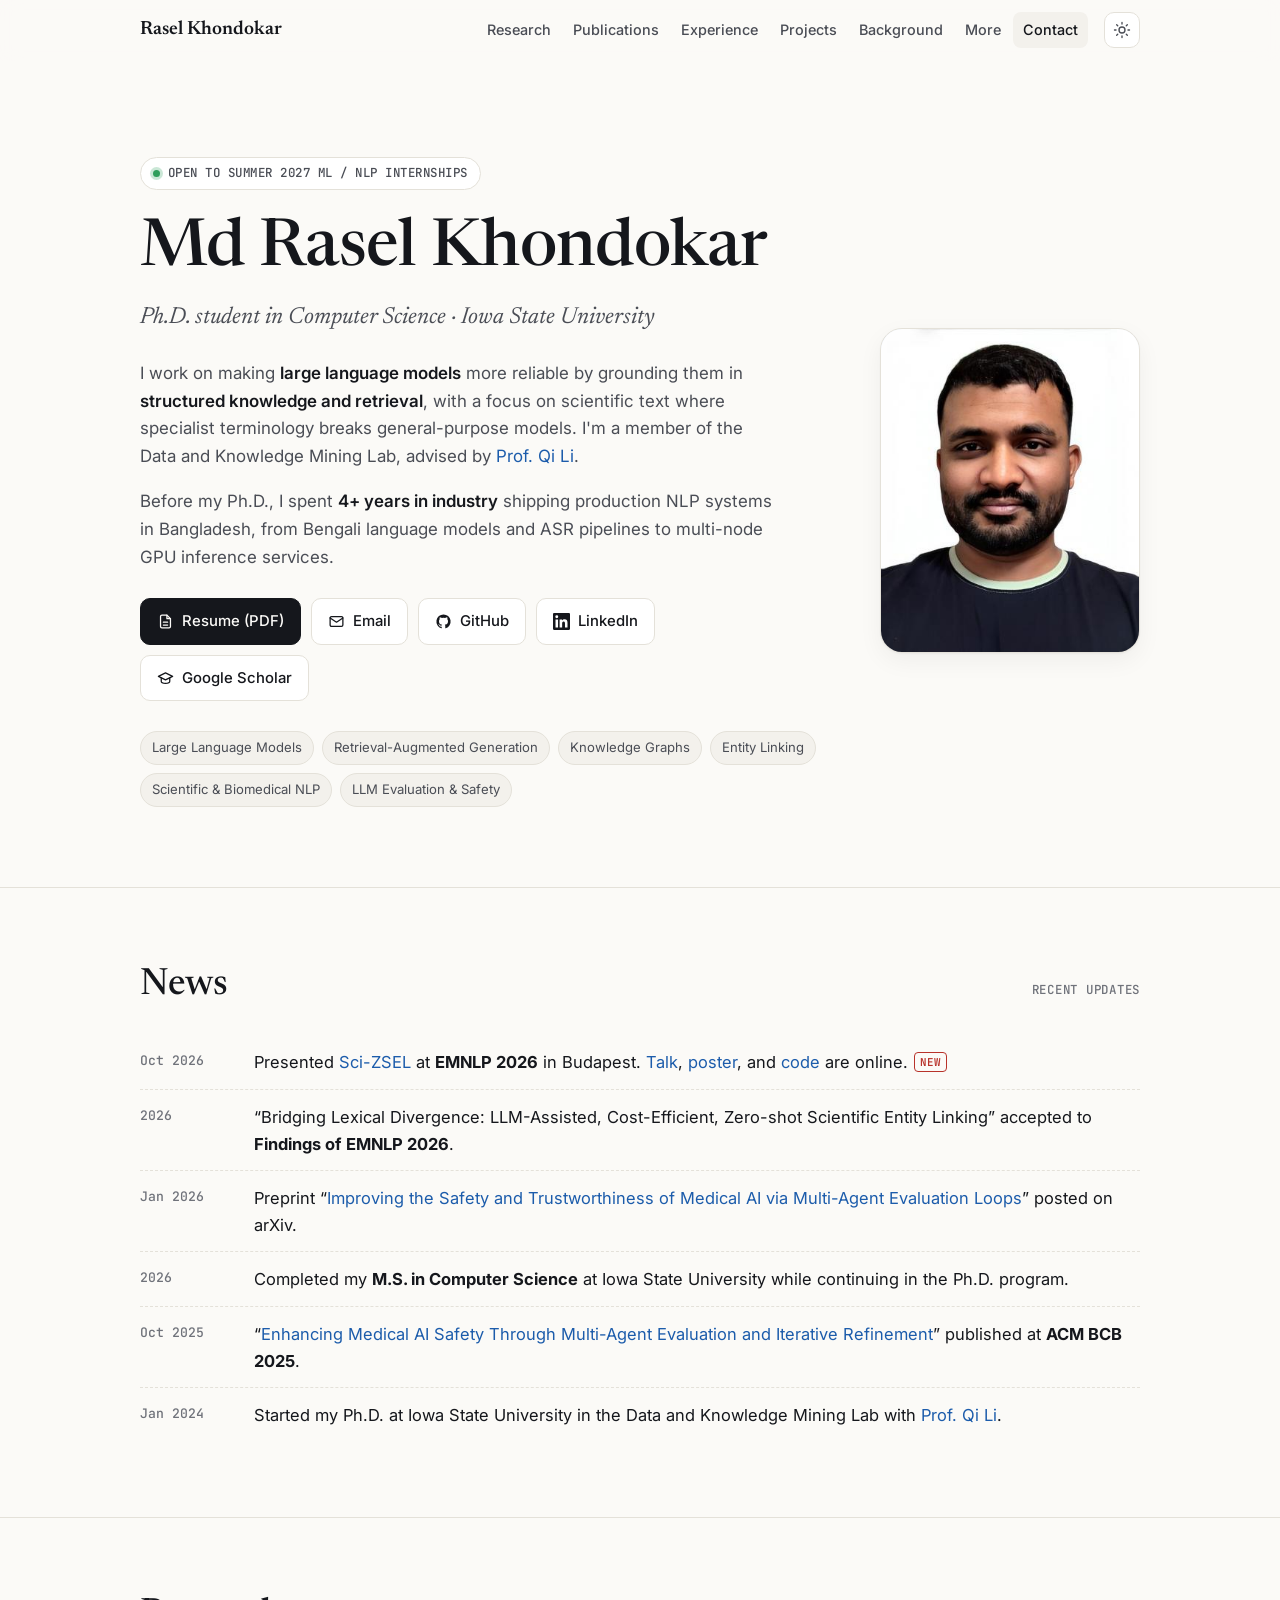
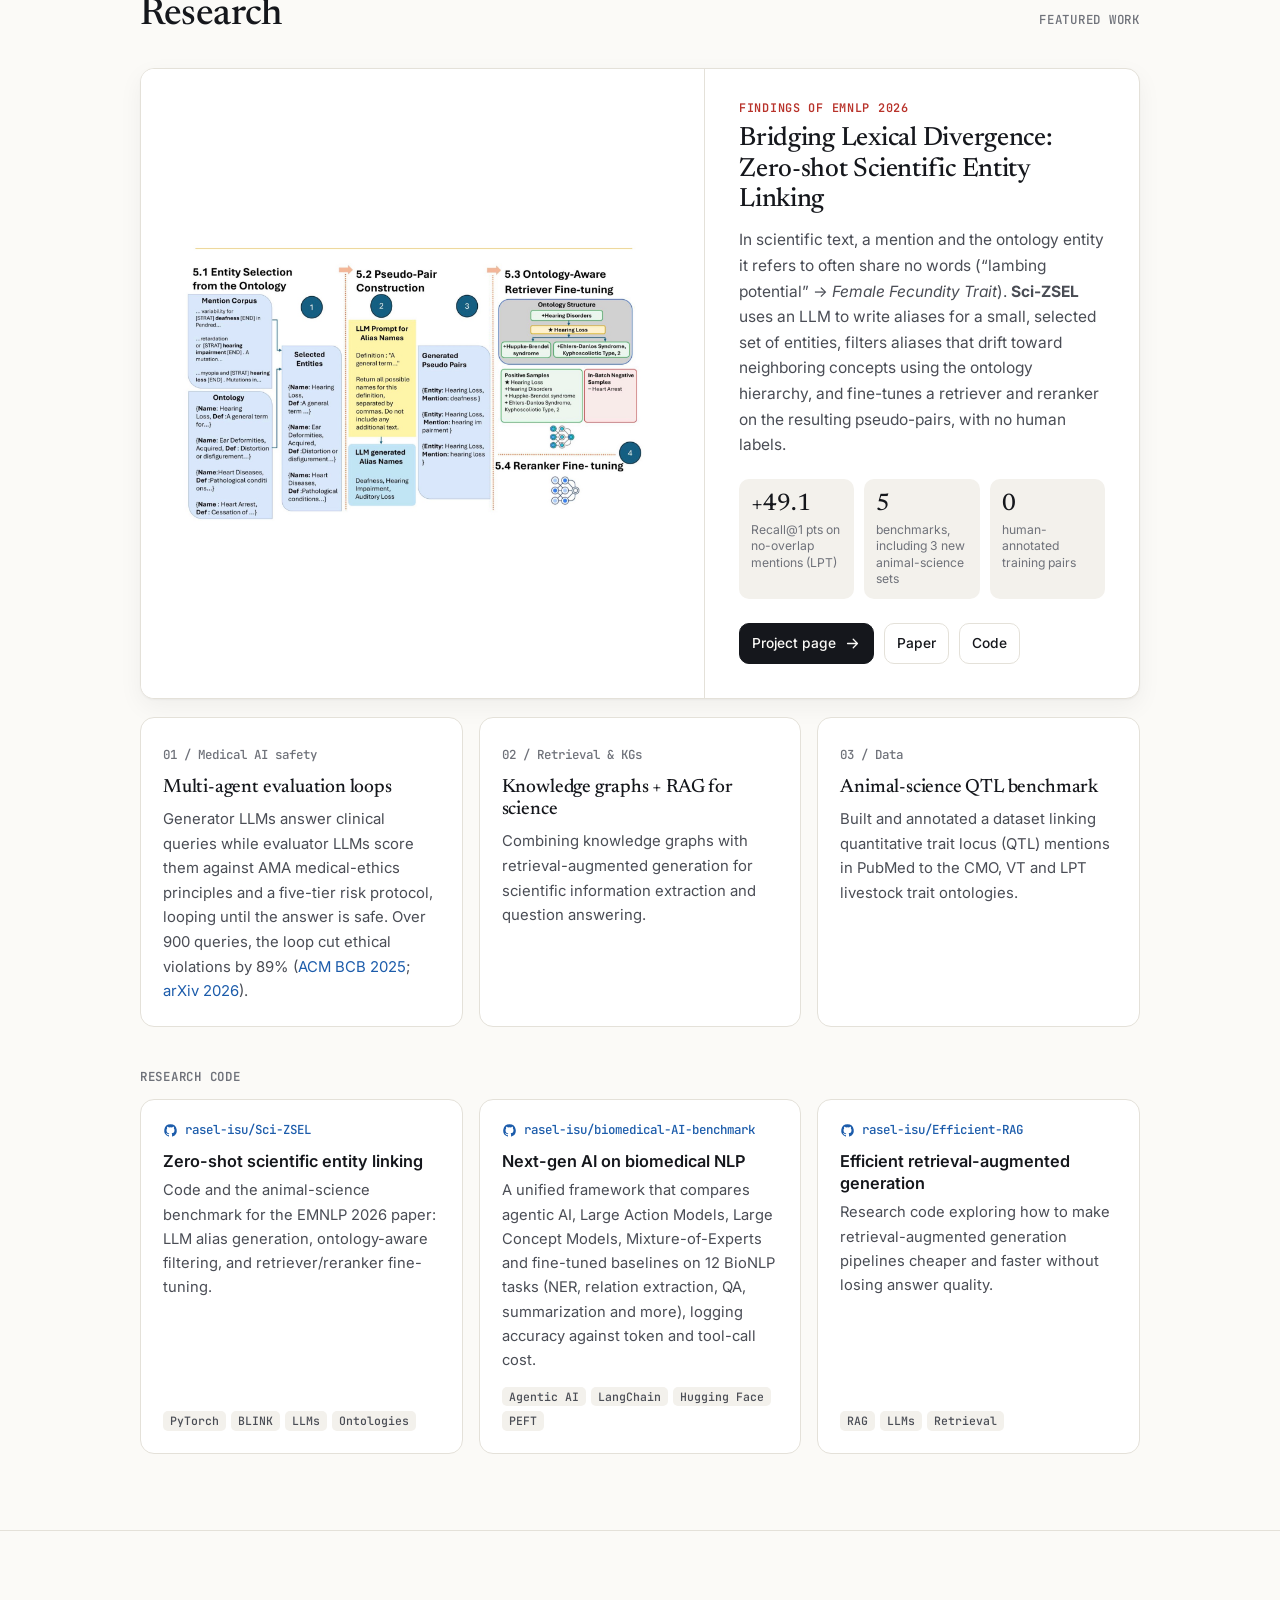
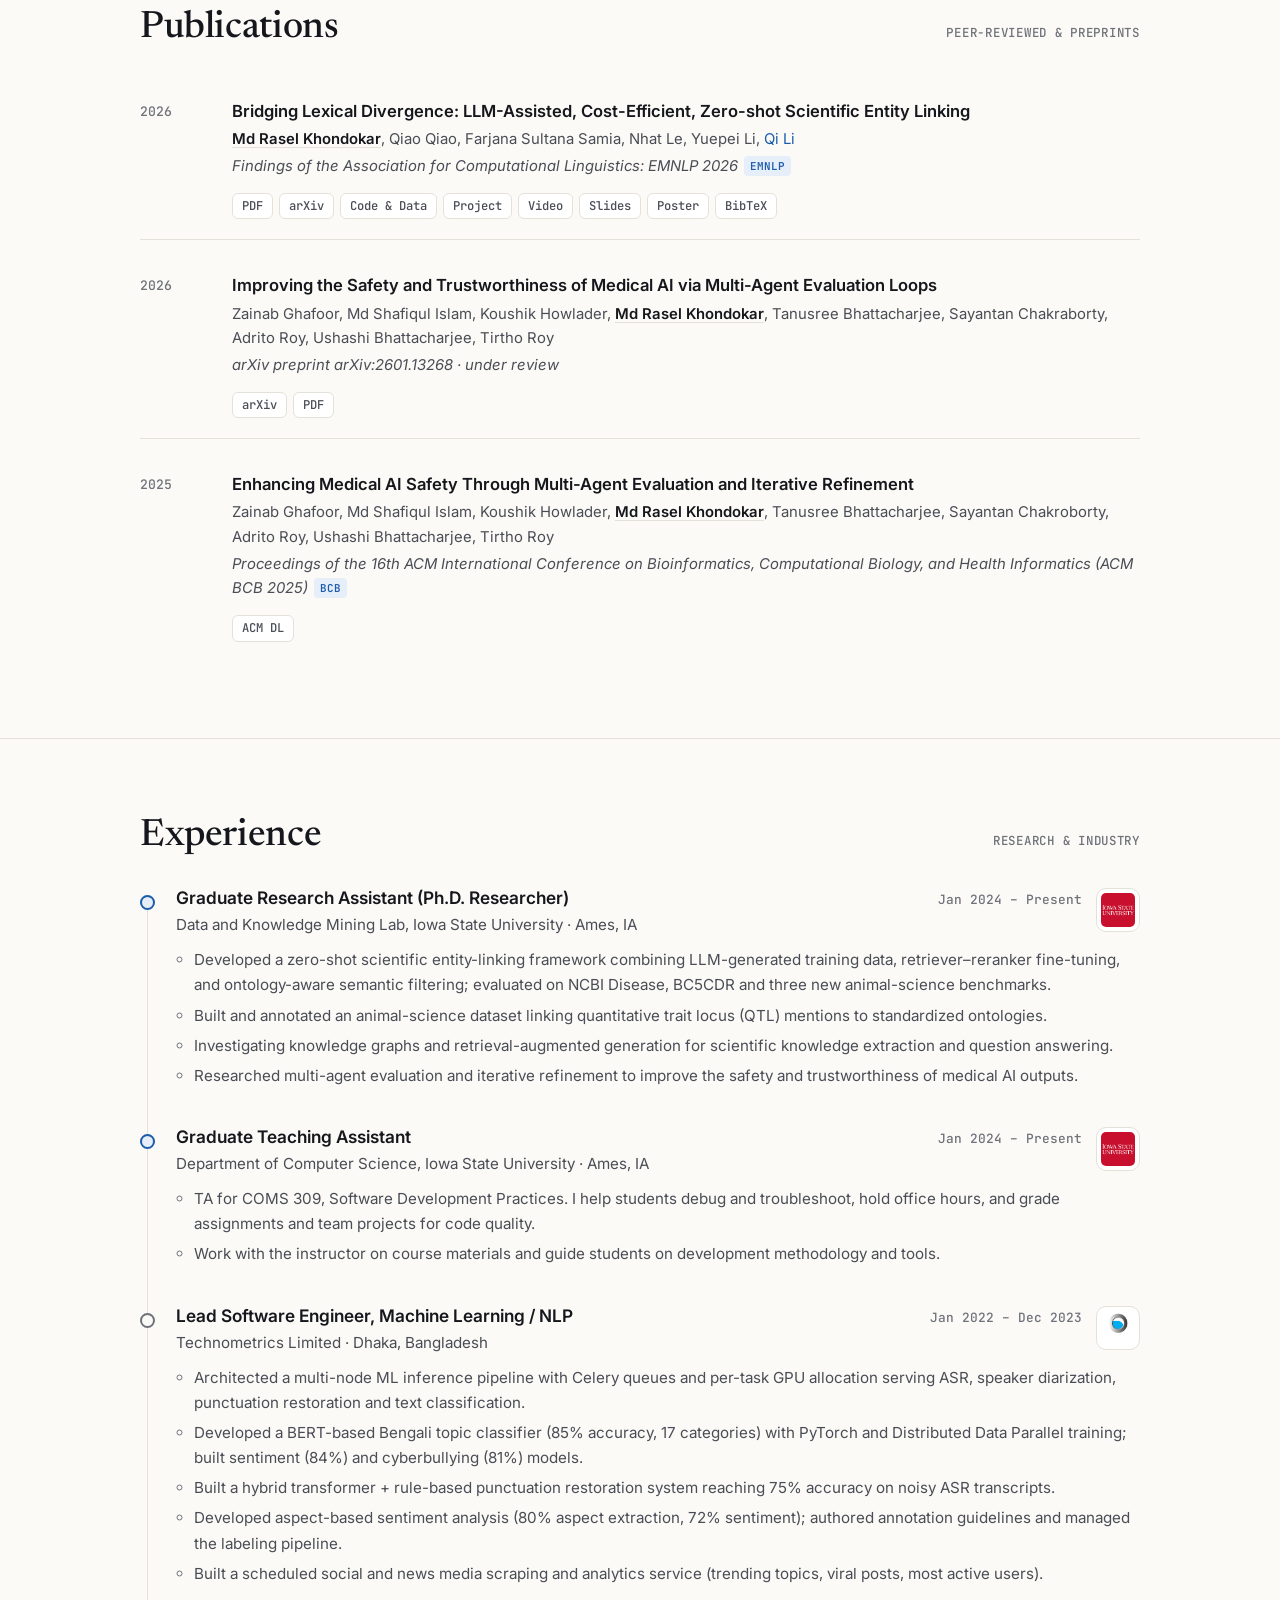
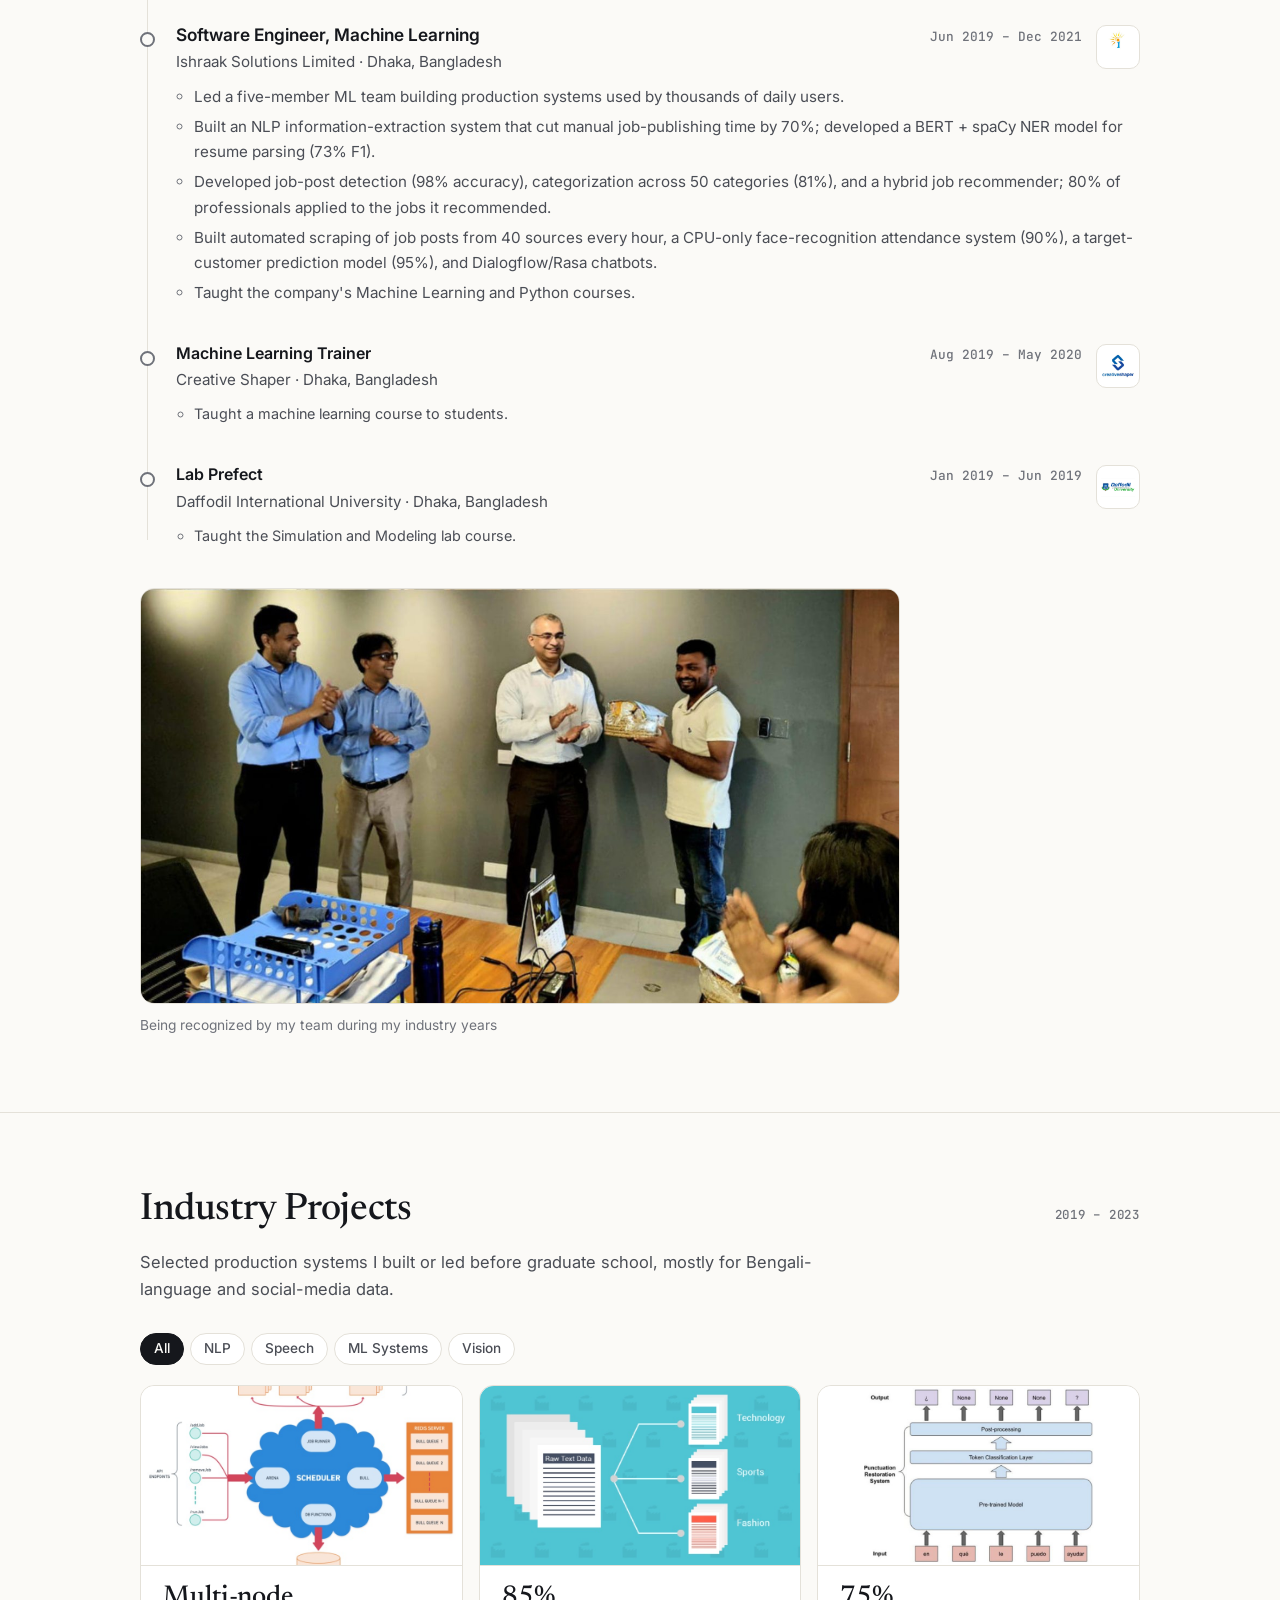
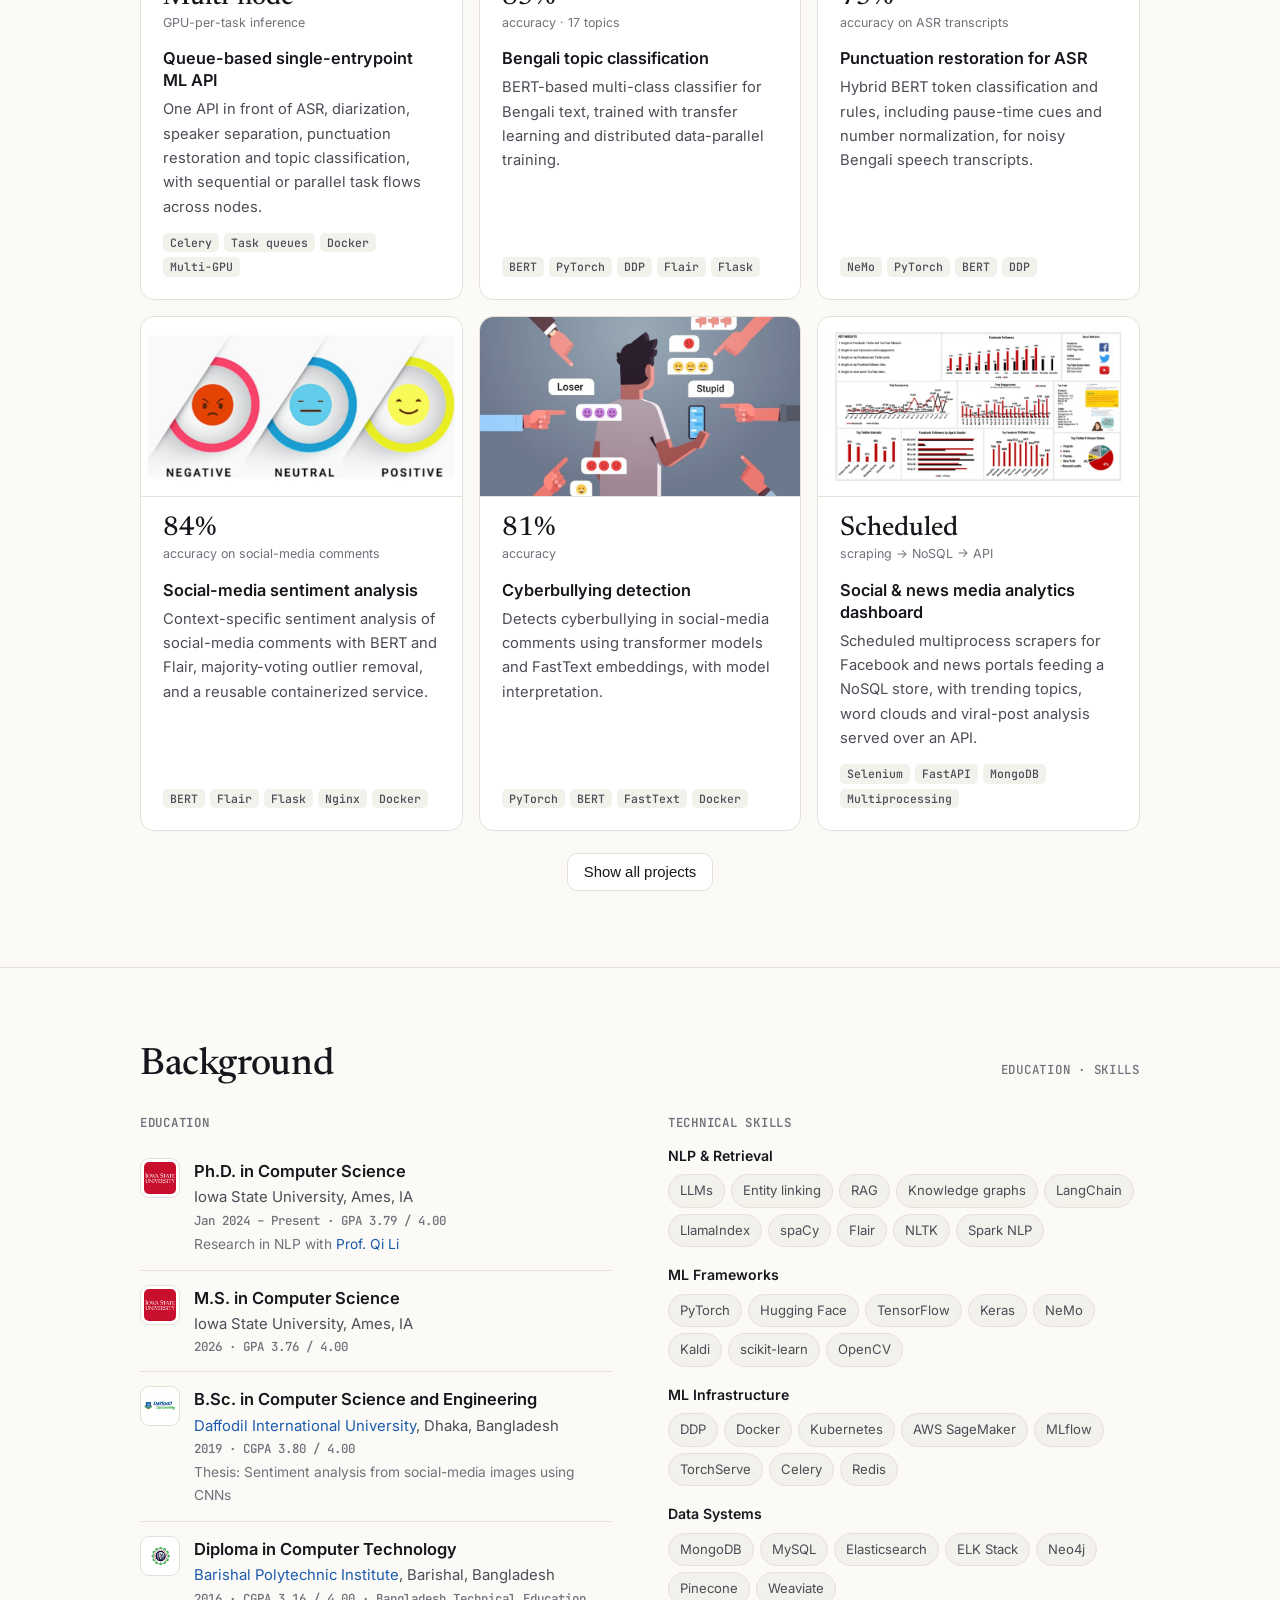
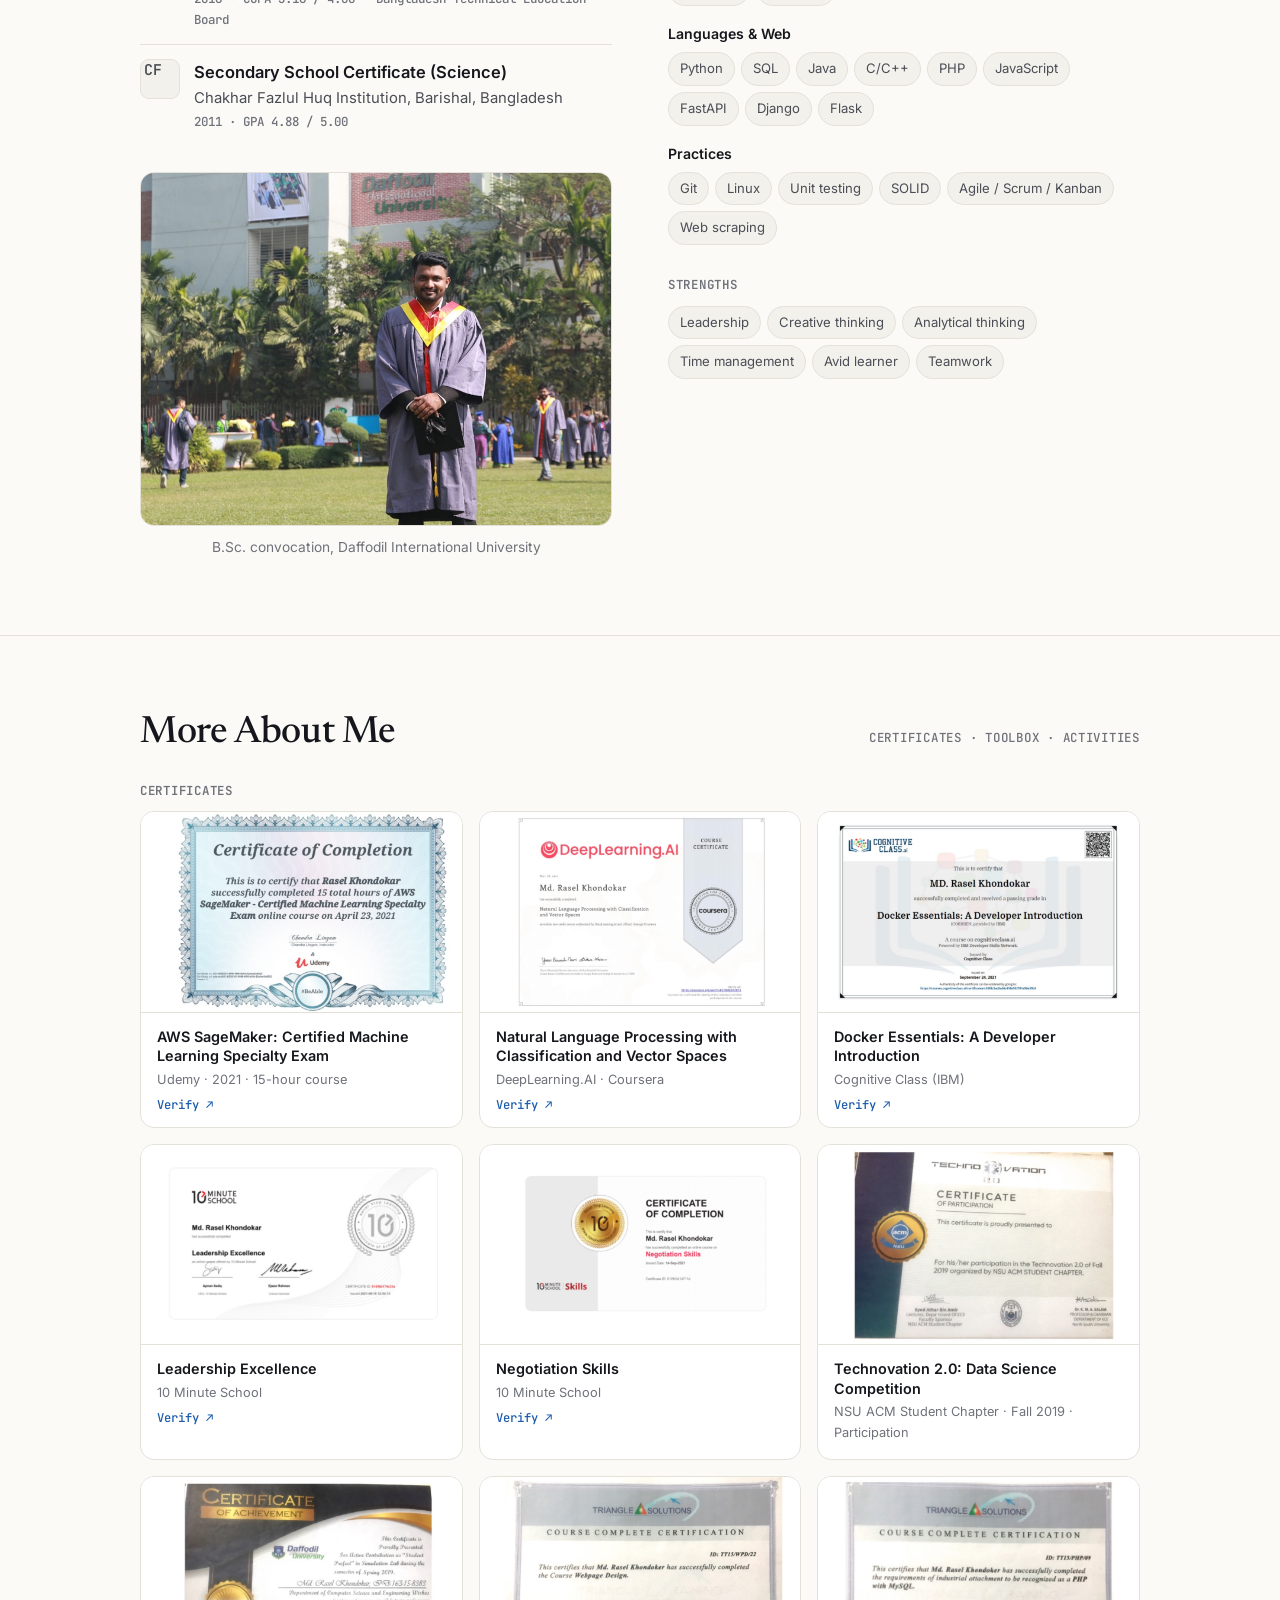
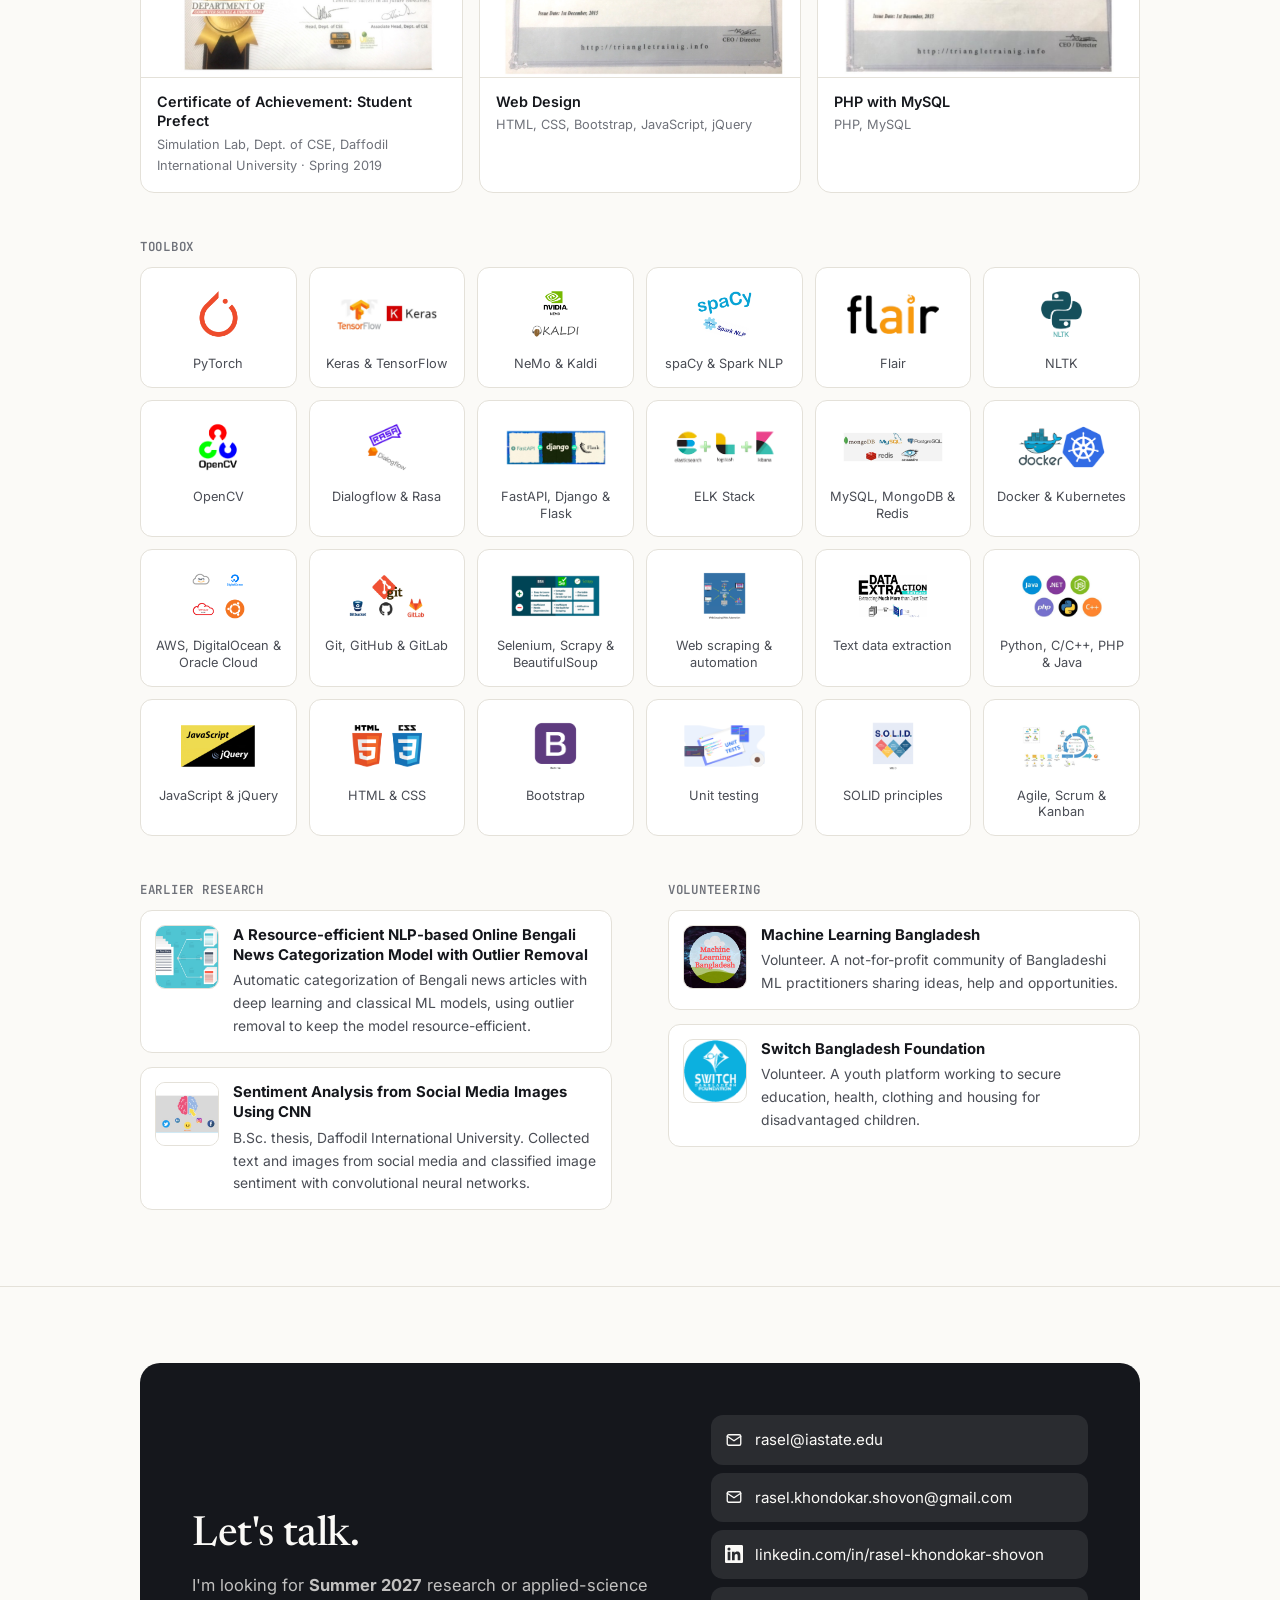
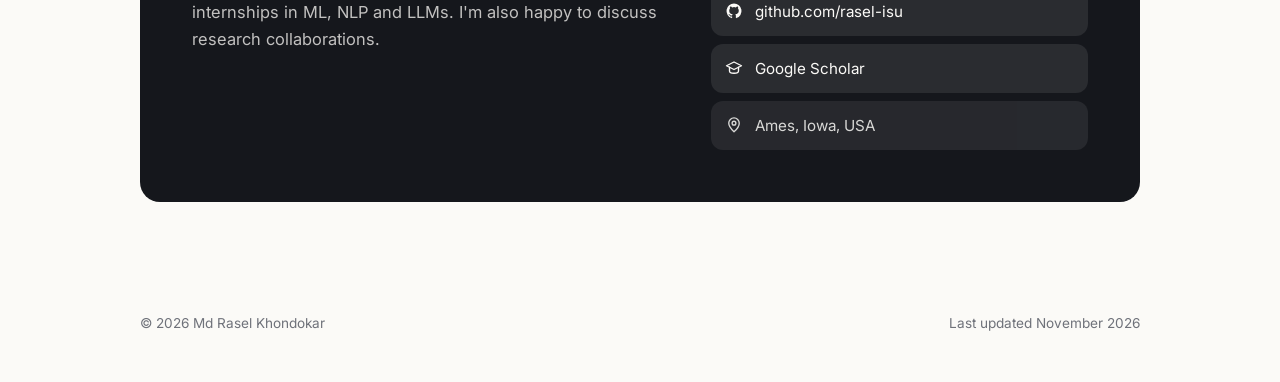
==== commit a90cf575: "Add content and images from the earlier Google Site Company and school logos, earlier teaching roles" ====
--- a/index.html
+++ b/index.html
@@ -59,6 +59,7 @@
         <li><a href="#experience">Experience</a></li>
         <li><a href="#projects">Projects</a></li>
         <li><a href="#background">Background</a></li>
+        <li><a href="#more">More</a></li>
         <li><a href="#contact">Contact</a></li>
       </ul>
       <button class="icon-btn menu-btn" aria-label="Open menu" aria-controls="nav-links" aria-expanded="false">
@@ -105,7 +106,7 @@
             <li class="chip">LLM Evaluation &amp; Safety</li>
           </ul>
         </div>
-        <!-- To add a photo, save it as assets/img/profile.jpg (portrait, ~800x1000). The monogram shows until then. -->
+        <!-- Headshot: assets/img/profile.jpg (portrait, about 4:5). The monogram shows if it is missing. -->
         <div class="portrait">
           <span class="monogram" aria-hidden="true">RK</span>
           <img src="assets/img/profile.jpg" alt="Portrait of Md Rasel Khondokar" onerror="this.remove()">
@@ -215,6 +216,7 @@
               <p class="where">Findings of the Association for Computational Linguistics: EMNLP 2026<span class="badge">EMNLP</span></p>
               <div class="links">
                 <a href="assets/files/sci-zsel-emnlp2026.pdf" target="_blank" rel="noopener">PDF</a>
+                <a href="https://arxiv.org/abs/2609.00228" target="_blank" rel="noopener">arXiv</a>
                 <a href="https://github.com/rasel-isu/Sci-ZSEL" target="_blank" rel="noopener">Code &amp; Data</a>
                 <a href="research/sci-zsel.html">Project</a>
                 <a href="research/sci-zsel.html#talk">Video</a>
@@ -257,6 +259,7 @@
         <div class="section-head reveal"><h2 id="exp-h">Experience</h2><span class="kicker">Research &amp; industry</span></div>
         <ol class="timeline">
           <li class="job current reveal">
+            <img class="org-logo" src="assets/img/logos/isu.png" alt="" loading="lazy" onerror="this.remove()">
             <div class="job-head"><h3>Graduate Research Assistant (Ph.D. Researcher)</h3><span class="when">Jan 2024 – Present</span></div>
             <p class="org">Data and Knowledge Mining Lab, Iowa State University · Ames, IA</p>
             <ul>
@@ -267,13 +270,16 @@
             </ul>
           </li>
           <li class="job current reveal">
+            <img class="org-logo" src="assets/img/logos/isu.png" alt="" loading="lazy" onerror="this.remove()">
             <div class="job-head"><h3>Graduate Teaching Assistant</h3><span class="when">Jan 2024 – Present</span></div>
             <p class="org">Department of Computer Science, Iowa State University · Ames, IA</p>
             <ul>
-              <li>TA for COMS 309, Software Development Practices. I mentor undergraduate teams on programming, debugging, development methodology and semester-long projects.</li>
+              <li>TA for COMS 309, Software Development Practices. I help students debug and troubleshoot, hold office hours, and grade assignments and team projects for code quality.</li>
+              <li>Work with the instructor on course materials and guide students on development methodology and tools.</li>
             </ul>
           </li>
           <li class="job reveal">
+            <img class="org-logo" src="assets/img/logos/technometrics.png" alt="" loading="lazy" onerror="this.remove()">
             <div class="job-head"><h3>Lead Software Engineer, Machine Learning / NLP</h3><span class="when">Jan 2022 – Dec 2023</span></div>
             <p class="org">Technometrics Limited · Dhaka, Bangladesh</p>
             <ul>
@@ -281,19 +287,38 @@
               <li>Developed a BERT-based Bengali topic classifier (85% accuracy, 17 categories) with PyTorch and Distributed Data Parallel training; built sentiment (84%) and cyberbullying (81%) models.</li>
               <li>Built a hybrid transformer + rule-based punctuation restoration system reaching 75% accuracy on noisy ASR transcripts.</li>
               <li>Developed aspect-based sentiment analysis (80% aspect extraction, 72% sentiment); authored annotation guidelines and managed the labeling pipeline.</li>
+              <li>Built a scheduled social and news media scraping and analytics service (trending topics, viral posts, most active users).</li>
             </ul>
           </li>
           <li class="job reveal">
+            <img class="org-logo" src="assets/img/logos/ishraak.png" alt="" loading="lazy" onerror="this.remove()">
             <div class="job-head"><h3>Software Engineer, Machine Learning</h3><span class="when">Jun 2019 – Dec 2021</span></div>
             <p class="org">Ishraak Solutions Limited · Dhaka, Bangladesh</p>
             <ul>
               <li>Led a five-member ML team building production systems used by thousands of daily users.</li>
-              <li>Built an NLP information-extraction system that cut manual processing time by 70%; developed a BERT + spaCy NER model for resume parsing (73% F1).</li>
-              <li>Developed job-post detection (98% accuracy), categorization across 50 categories (81%), and a hybrid collaborative/content-based job recommender.</li>
-              <li>Built conversational AI applications with Dialogflow and Rasa.</li>
+              <li>Built an NLP information-extraction system that cut manual job-publishing time by 70%; developed a BERT + spaCy NER model for resume parsing (73% F1).</li>
+              <li>Developed job-post detection (98% accuracy), categorization across 50 categories (81%), and a hybrid job recommender; 80% of professionals applied to the jobs it recommended.</li>
+              <li>Built automated scraping of job posts from 40 sources every hour, a CPU-only face-recognition attendance system (90%), a target-customer prediction model (95%), and Dialogflow/Rasa chatbots.</li>
+              <li>Taught the company's Machine Learning and Python courses.</li>
             </ul>
           </li>
+          <li class="job job-compact reveal">
+            <img class="org-logo" src="assets/img/logos/creative-shaper.png" alt="" loading="lazy" onerror="this.remove()">
+            <div class="job-head"><h3>Machine Learning Trainer</h3><span class="when">Aug 2019 – May 2020</span></div>
+            <p class="org">Creative Shaper · Dhaka, Bangladesh</p>
+            <ul><li>Taught a machine learning course to students.</li></ul>
+          </li>
+          <li class="job job-compact reveal">
+            <img class="org-logo" src="assets/img/logos/diu.png" alt="" loading="lazy" onerror="this.remove()">
+            <div class="job-head"><h3>Lab Prefect</h3><span class="when">Jan 2019 – Jun 2019</span></div>
+            <p class="org">Daffodil International University · Dhaka, Bangladesh</p>
+            <ul><li>Taught the Simulation and Modeling lab course.</li></ul>
+          </li>
         </ol>
+        <figure class="moment reveal">
+          <img src="assets/img/about/colleagues.jpg" alt="Md Rasel Khondokar receiving an award from colleagues, who are applauding" loading="lazy" width="1400" height="765">
+          <figcaption>Being recognized by my team during my industry years</figcaption>
+        </figure>
       </div>
     </section>
 
@@ -309,106 +334,238 @@
           <button class="filter" data-filter="systems" aria-pressed="false">ML Systems</button>
           <button class="filter" data-filter="vision" aria-pressed="false">Vision</button>
         </div>
-        <div class="cards">
+        <div class="cards project-cards" id="project-cards">
           <article class="card reveal" data-tags="systems speech">
+            <div class="card-media"><img src="assets/img/projects/multinode-api.jpg" alt="Diagram of a queue-based scheduler routing jobs to ML workers" loading="lazy" onerror="this.remove()"></div>
             <div class="metric">Multi-node<small>GPU-per-task inference</small></div>
             <h3>Queue-based single-entrypoint ML API</h3>
             <p>One API in front of ASR, diarization, speaker separation, punctuation restoration and topic classification, with sequential or parallel task flows across nodes.</p>
             <div class="stack"><span>Celery</span><span>Task queues</span><span>Docker</span><span>Multi-GPU</span></div>
           </article>
           <article class="card reveal" data-tags="nlp">
+            <div class="card-media"><img src="assets/img/projects/topic-classification.jpg" alt="Documents being sorted into topic categories" loading="lazy" onerror="this.remove()"></div>
             <div class="metric">85%<small>accuracy · 17 topics</small></div>
             <h3>Bengali topic classification</h3>
             <p>BERT-based multi-class classifier for Bengali text, trained with transfer learning and distributed data-parallel training.</p>
             <div class="stack"><span>BERT</span><span>PyTorch</span><span>DDP</span><span>Flair</span><span>Flask</span></div>
           </article>
           <article class="card reveal" data-tags="nlp speech">
+            <div class="card-media"><img src="assets/img/projects/punctuation.jpg" alt="Architecture diagram of the punctuation restoration model" loading="lazy" onerror="this.remove()"></div>
             <div class="metric">75%<small>accuracy on ASR transcripts</small></div>
             <h3>Punctuation restoration for ASR</h3>
             <p>Hybrid BERT token classification and rules, including pause-time cues and number normalization, for noisy Bengali speech transcripts.</p>
             <div class="stack"><span>NeMo</span><span>PyTorch</span><span>BERT</span><span>DDP</span></div>
           </article>
           <article class="card reveal" data-tags="nlp">
+            <div class="card-media"><img src="assets/img/projects/sentiment.jpg" alt="Negative, neutral and positive sentiment faces" loading="lazy" onerror="this.remove()"></div>
+            <div class="metric">84%<small>accuracy on social-media comments</small></div>
+            <h3>Social-media sentiment analysis</h3>
+            <p>Context-specific sentiment analysis of social-media comments with BERT and Flair, majority-voting outlier removal, and a reusable containerized service.</p>
+            <div class="stack"><span>BERT</span><span>Flair</span><span>Flask</span><span>Nginx</span><span>Docker</span></div>
+          </article>
+          <article class="card reveal" data-tags="nlp">
+            <div class="card-media"><img src="assets/img/projects/cyberbullying.jpg" alt="Illustration of a person receiving abusive messages" loading="lazy" onerror="this.remove()"></div>
+            <div class="metric">81%<small>accuracy</small></div>
+            <h3>Cyberbullying detection</h3>
+            <p>Detects cyberbullying in social-media comments using transformer models and FastText embeddings, with model interpretation.</p>
+            <div class="stack"><span>PyTorch</span><span>BERT</span><span>FastText</span><span>Docker</span></div>
+          </article>
+          <article class="card reveal" data-tags="systems">
+            <div class="card-media"><img src="assets/img/projects/media-analytics.jpg" alt="Analytics dashboard with charts of social media activity" loading="lazy" onerror="this.remove()"></div>
+            <div class="metric">Scheduled<small>scraping → NoSQL → API</small></div>
+            <h3>Social &amp; news media analytics dashboard</h3>
+            <p>Scheduled multiprocess scrapers for Facebook and news portals feeding a NoSQL store, with trending topics, word clouds and viral-post analysis served over an API.</p>
+            <div class="stack"><span>Selenium</span><span>FastAPI</span><span>MongoDB</span><span>Multiprocessing</span></div>
+          </article>
+          <article class="card reveal" data-tags="nlp">
+            <div class="card-media"><img src="assets/img/projects/resume-extraction.jpg" alt="Resume documents flowing through a parsing pipeline" loading="lazy" onerror="this.remove()"></div>
+            <div class="metric">73% F1<small>resume entity extraction</small></div>
+            <h3>Resume parsing &amp; job information extraction</h3>
+            <p>BERT + spaCy NER for resumes, plus job-post detection (98%) and 50-way categorization (81%) that cut manual processing time by 70%.</p>
+            <div class="stack"><span>BERT</span><span>spaCy</span><span>NER</span></div>
+          </article>
+          <article class="card reveal" data-tags="nlp">
+            <div class="card-media"><img src="assets/img/projects/absa.jpg" alt="Aspect-based sentiment analysis illustration" loading="lazy" onerror="this.remove()"></div>
             <div class="metric">80% / 72%<small>aspect / sentiment accuracy</small></div>
             <h3>Aspect-based sentiment analysis</h3>
             <p>Predicts the sentiment toward each aspect in a sentence. I also wrote the annotation guideline and ran the labeling process.</p>
             <div class="stack"><span>PyABSA</span><span>Transformers</span><span>Annotation</span></div>
           </article>
-          <article class="card reveal" data-tags="nlp">
-            <div class="metric">84% · 81%<small>sentiment · cyberbullying</small></div>
-            <h3>Social-media sentiment &amp; cyberbullying detection</h3>
-            <p>Transformer and FastText ensembles for comment-level sentiment and abuse detection, packaged as reusable containerized services.</p>
-            <div class="stack"><span>BERT</span><span>FastText</span><span>Flask</span><span>Nginx</span><span>Docker</span></div>
-          </article>
-          <article class="card reveal" data-tags="systems">
-            <div class="metric">Scheduled<small>scraping → NoSQL → API</small></div>
-            <h3>Social &amp; news media analytics</h3>
-            <p>Scheduled multiprocess scrapers for Facebook and news portals feeding a NoSQL store, with trending topics, word clouds and viral-post analysis served over an API.</p>
-            <div class="stack"><span>Selenium</span><span>FastAPI</span><span>MongoDB</span><span>Multiprocessing</span></div>
-          </article>
-          <article class="card reveal" data-tags="nlp">
-            <div class="metric">73% F1<small>resume entity extraction</small></div>
-            <h3>Resume parsing &amp; job information extraction</h3>
-            <p>BERT + spaCy NER for resumes, plus job-post detection (98%) and 50-way categorization (81%) that cut manual processing time by 70%.</p>
-            <div class="stack"><span>BERT</span><span>spaCy</span><span>NER</span></div>
-          </article>
-          <article class="card reveal" data-tags="systems">
-            <div class="metric">Hybrid<small>collaborative + content-based</small></div>
-            <h3>Job recommender</h3>
-            <p>A recommender that combines user-behavior signals with job and profile content for a job platform.</p>
-            <div class="stack"><span>Collaborative filtering</span><span>Content-based</span></div>
-          </article>
           <article class="card reveal" data-tags="vision">
+            <div class="card-media"><img src="assets/img/projects/face-attendance.jpg" alt="Person checking in with face recognition on a phone" loading="lazy" onerror="this.remove()"></div>
             <div class="metric">~90%<small>accuracy, CPU-only</small></div>
             <h3>Face-recognition attendance &amp; alerts</h3>
             <p>An attendance system that recognizes employees from camera feeds without requiring a GPU.</p>
             <div class="stack"><span>Face recognition</span><span>CPU inference</span></div>
           </article>
-        </div>
+          <article class="card reveal" data-tags="vision systems">
+            <div class="card-media"><img src="assets/img/projects/smart-video.jpg" alt="CCTV analytics dashboard" loading="lazy" onerror="this.remove()"></div>
+            <div class="metric">CCTV<small>video analytics dashboard</small></div>
+            <h3>Smart video analytics system</h3>
+            <p>A dashboard for analyzing CCTV footage: video search, human detection, attendance, and event and sound identification.</p>
+            <div class="stack"><span>Computer vision</span><span>Video search</span><span>Audio events</span></div>
+          </article>
+          <article class="card reveal" data-tags="systems">
+            <div class="card-media contain"><img src="assets/img/skills/scraping.png" alt="Diagram of scraping online stores, social media, news and job boards" loading="lazy" onerror="this.remove()"></div>
+            <div class="metric">40<small>sources scraped every hour</small></div>
+            <h3>Automated job-post scraping</h3>
+            <p>An automated system that collects job posts from 40 different sources every hour and feeds the extraction and categorization pipeline.</p>
+            <div class="stack"><span>Selenium</span><span>Scrapy</span><span>BeautifulSoup</span></div>
+          </article>
+          <article class="card reveal" data-tags="systems">
+            <div class="metric">Hybrid<small>80% applied to recommendations</small></div>
+            <h3>Job recommender</h3>
+            <p>A recommender that combines collaborative filtering with job and profile content. 80% of professionals applied to the jobs it recommended.</p>
+            <div class="stack"><span>Collaborative filtering</span><span>Content-based</span></div>
+          </article>
+          <article class="card reveal" data-tags="nlp">
+            <div class="card-media"><img src="assets/img/projects/chatbot.jpg" alt="Customer care chatbot illustration" loading="lazy" onerror="this.remove()"></div>
+            <div class="metric">500<small>conversation contexts</small></div>
+            <h3>Customer-care chatbot</h3>
+            <p>A conversational assistant that handles many types of customer queries.</p>
+            <div class="stack"><span>Dialogflow</span><span>Rasa</span></div>
+          </article>
+        </div>
+        <div class="more-wrap"><button class="btn more-btn" data-expand="project-cards" aria-expanded="false">Show all projects</button></div>
       </div>
     </section>
 
     <!-- ================= BACKGROUND ================= -->
     <section class="block" id="background" aria-labelledby="bg-h">
       <div class="container">
-        <div class="section-head reveal"><h2 id="bg-h">Background</h2><span class="kicker">Education · skills · service</span></div>
+        <div class="section-head reveal"><h2 id="bg-h">Background</h2><span class="kicker">Education · skills</span></div>
         <div class="two-col">
           <div class="reveal">
             <h3 class="sub-h">Education</h3>
             <ul class="edu">
-              <li><b>Ph.D. in Computer Science</b><span>Iowa State University, Ames, IA</span><span class="meta">Jan 2024 – Present · GPA 3.79 / 4.00</span></li>
-              <li><b>M.S. in Computer Science</b><span>Iowa State University, Ames, IA</span><span class="meta">2026 · GPA 3.76 / 4.00</span></li>
-              <li><b>B.Sc. in Computer Science and Engineering</b><span>Daffodil International University, Dhaka, Bangladesh</span><span class="meta">2019 · CGPA 3.80 / 4.00</span></li>
-              <li><b>Diploma in Computer Technology</b><span>Barishal Polytechnic Institute, Barishal, Bangladesh</span><span class="meta">2016</span></li>
+              <li><img class="edu-logo" src="assets/img/logos/isu.png" alt="" loading="lazy" onerror="this.remove()"><div><b>Ph.D. in Computer Science</b><span>Iowa State University, Ames, IA</span><span class="meta">Jan 2024 – Present · GPA 3.79 / 4.00</span><span class="note">Research in NLP with <a href="https://www.cs.iastate.edu/people/qi-li" target="_blank" rel="noopener">Prof. Qi Li</a></span></div></li>
+              <li><img class="edu-logo" src="assets/img/logos/isu.png" alt="" loading="lazy" onerror="this.remove()"><div><b>M.S. in Computer Science</b><span>Iowa State University, Ames, IA</span><span class="meta">2026 · GPA 3.76 / 4.00</span></div></li>
+              <li><img class="edu-logo" src="assets/img/logos/diu.png" alt="" loading="lazy" onerror="this.remove()"><div><b>B.Sc. in Computer Science and Engineering</b><span><a href="https://daffodilvarsity.edu.bd/" target="_blank" rel="noopener">Daffodil International University</a>, Dhaka, Bangladesh</span><span class="meta">2019 · CGPA 3.80 / 4.00</span><span class="note">Thesis: Sentiment analysis from social-media images using CNNs</span></div></li>
+              <li><img class="edu-logo" src="assets/img/logos/bpi.png" alt="" loading="lazy" onerror="this.remove()"><div><b>Diploma in Computer Technology</b><span><a href="http://bpi.barisal.gov.bd/" target="_blank" rel="noopener">Barishal Polytechnic Institute</a>, Barishal, Bangladesh</span><span class="meta">2016 · CGPA 3.16 / 4.00 · Bangladesh Technical Education Board</span></div></li>
+              <li><span class="edu-logo org-mono" aria-hidden="true">CF</span><div><b>Secondary School Certificate (Science)</b><span>Chakhar Fazlul Huq Institution, Barishal, Bangladesh</span><span class="meta">2011 · GPA 4.88 / 5.00</span></div></li>
             </ul>
-
-            <h3 class="sub-h" style="margin-top:34px">Certifications</h3>
-            <ul class="plain">
-              <li><b>AWS Certified Machine Learning – Specialty</b></li>
-              <li><b>Natural Language Processing with Classification and Vector Spaces</b></li>
-              <li><b>Docker Essentials</b></li>
-            </ul>
+            <figure class="grad-photo">
+              <img src="assets/img/about/graduation.jpg" alt="Md Rasel Khondokar in graduation robes at Daffodil International University" loading="lazy" width="900" height="900">
+              <figcaption>B.Sc. convocation, Daffodil International University</figcaption>
+            </figure>
           </div>
 
           <div class="reveal">
             <h3 class="sub-h">Technical skills</h3>
             <div class="skills">
-              <div class="skill-row"><b>NLP &amp; Retrieval</b><div class="tags"><span class="chip">LLMs</span><span class="chip">Entity linking</span><span class="chip">RAG</span><span class="chip">Knowledge graphs</span><span class="chip">LangChain</span><span class="chip">LlamaIndex</span><span class="chip">spaCy</span></div></div>
-              <div class="skill-row"><b>ML Frameworks</b><div class="tags"><span class="chip">PyTorch</span><span class="chip">Hugging Face</span><span class="chip">TensorFlow</span><span class="chip">Keras</span><span class="chip">NeMo</span><span class="chip">scikit-learn</span></div></div>
+              <div class="skill-row"><b>NLP &amp; Retrieval</b><div class="tags"><span class="chip">LLMs</span><span class="chip">Entity linking</span><span class="chip">RAG</span><span class="chip">Knowledge graphs</span><span class="chip">LangChain</span><span class="chip">LlamaIndex</span><span class="chip">spaCy</span><span class="chip">Flair</span><span class="chip">NLTK</span><span class="chip">Spark NLP</span></div></div>
+              <div class="skill-row"><b>ML Frameworks</b><div class="tags"><span class="chip">PyTorch</span><span class="chip">Hugging Face</span><span class="chip">TensorFlow</span><span class="chip">Keras</span><span class="chip">NeMo</span><span class="chip">Kaldi</span><span class="chip">scikit-learn</span><span class="chip">OpenCV</span></div></div>
               <div class="skill-row"><b>ML Infrastructure</b><div class="tags"><span class="chip">DDP</span><span class="chip">Docker</span><span class="chip">Kubernetes</span><span class="chip">AWS SageMaker</span><span class="chip">MLflow</span><span class="chip">TorchServe</span><span class="chip">Celery</span><span class="chip">Redis</span></div></div>
-              <div class="skill-row"><b>Data Systems</b><div class="tags"><span class="chip">MongoDB</span><span class="chip">Elasticsearch</span><span class="chip">Neo4j</span><span class="chip">Pinecone</span><span class="chip">Weaviate</span></div></div>
-              <div class="skill-row"><b>Languages &amp; Tools</b><div class="tags"><span class="chip">Python</span><span class="chip">SQL</span><span class="chip">Java</span><span class="chip">FastAPI</span><span class="chip">Flask</span><span class="chip">Git</span><span class="chip">Linux</span></div></div>
+              <div class="skill-row"><b>Data Systems</b><div class="tags"><span class="chip">MongoDB</span><span class="chip">MySQL</span><span class="chip">Elasticsearch</span><span class="chip">ELK Stack</span><span class="chip">Neo4j</span><span class="chip">Pinecone</span><span class="chip">Weaviate</span></div></div>
+              <div class="skill-row"><b>Languages &amp; Web</b><div class="tags"><span class="chip">Python</span><span class="chip">SQL</span><span class="chip">Java</span><span class="chip">C/C++</span><span class="chip">PHP</span><span class="chip">JavaScript</span><span class="chip">FastAPI</span><span class="chip">Django</span><span class="chip">Flask</span></div></div>
+              <div class="skill-row"><b>Practices</b><div class="tags"><span class="chip">Git</span><span class="chip">Linux</span><span class="chip">Unit testing</span><span class="chip">SOLID</span><span class="chip">Agile / Scrum / Kanban</span><span class="chip">Web scraping</span></div></div>
             </div>
 
-            <h3 class="sub-h" style="margin-top:34px">Community</h3>
-            <ul class="plain">
-              <li><b>Volunteer, Machine Learning Bangladesh</b>, a not-for-profit community for sharing ideas and opportunities in ML.</li>
-              <li><b>Volunteer, Switch Bangladesh Foundation</b>, a youth platform for social development focused on disadvantaged children.</li>
+            <h3 class="sub-h" style="margin-top:34px">Strengths</h3>
+            <div class="tags" style="display:flex;flex-wrap:wrap;gap:6px">
+              <span class="chip">Leadership</span><span class="chip">Creative thinking</span><span class="chip">Analytical thinking</span><span class="chip">Time management</span><span class="chip">Avid learner</span><span class="chip">Teamwork</span>
+            </div>
+          </div>
+        </div>
+      </div>
+    </section>
+
+    <!-- ================= MORE (secondary) ================= -->
+    <section class="block" id="more" aria-labelledby="more-h">
+      <div class="container">
+        <div class="section-head reveal"><h2 id="more-h">More About Me</h2><span class="kicker">Certificates · toolbox · activities</span></div>
+
+        <h3 class="sub-h reveal">Certificates</h3>
+        <div class="cert-grid">
+          <figure class="cert reveal">
+            <button class="cert-thumb" data-lightbox="assets/img/certs/aws-sagemaker.jpg" aria-label="View certificate: AWS SageMaker, Machine Learning Specialty exam course"><img src="assets/img/certs/aws-sagemaker.jpg" alt="" loading="lazy" onerror="this.parentElement.classList.add('noimg');this.remove()"></button>
+            <figcaption><b>AWS SageMaker: Certified Machine Learning Specialty Exam</b><span>Udemy · 2021 · 15-hour course</span><a href="https://www.udemy.com/certificate/UC-43f30101-9f48-4f80-b5fd-82afee5a6832/" target="_blank" rel="noopener">Verify ↗</a></figcaption>
+          </figure>
+          <figure class="cert reveal">
+            <button class="cert-thumb" data-lightbox="assets/img/certs/nlp-coursera.jpg" aria-label="View certificate: NLP with Classification and Vector Spaces"><img src="assets/img/certs/nlp-coursera.jpg" alt="" loading="lazy" onerror="this.parentElement.classList.add('noimg');this.remove()"></button>
+            <figcaption><b>Natural Language Processing with Classification and Vector Spaces</b><span>DeepLearning.AI · Coursera</span><a href="https://www.coursera.org/account/accomplishments/verify/K57NRBZP2BTS" target="_blank" rel="noopener">Verify ↗</a></figcaption>
+          </figure>
+          <figure class="cert reveal">
+            <button class="cert-thumb" data-lightbox="assets/img/certs/docker.jpg" aria-label="View certificate: Docker Essentials"><img src="assets/img/certs/docker.jpg" alt="" loading="lazy" onerror="this.parentElement.classList.add('noimg');this.remove()"></button>
+            <figcaption><b>Docker Essentials: A Developer Introduction</b><span>Cognitive Class (IBM)</span><a href="https://courses.cognitiveclass.ai/certificates/c33fdc5ac8ad4c418e932781e96e39b3" target="_blank" rel="noopener">Verify ↗</a></figcaption>
+          </figure>
+          <figure class="cert reveal">
+            <button class="cert-thumb" data-lightbox="assets/img/certs/leadership.jpg" aria-label="View certificate: Leadership Excellence"><img src="assets/img/certs/leadership.jpg" alt="" loading="lazy" onerror="this.parentElement.classList.add('noimg');this.remove()"></button>
+            <figcaption><b>Leadership Excellence</b><span>10 Minute School</span><a href="https://10minuteschool.com/certificate/61458d174c33a" target="_blank" rel="noopener">Verify ↗</a></figcaption>
+          </figure>
+          <figure class="cert reveal">
+            <button class="cert-thumb" data-lightbox="assets/img/certs/negotiation.jpg" aria-label="View certificate: Negotiation Skills"><img src="assets/img/certs/negotiation.jpg" alt="" loading="lazy" onerror="this.parentElement.classList.add('noimg');this.remove()"></button>
+            <figcaption><b>Negotiation Skills</b><span>10 Minute School</span><a href="https://10minuteschool.com/certificate/612fb3d1d711d" target="_blank" rel="noopener">Verify ↗</a></figcaption>
+          </figure>
+          <figure class="cert reveal">
+            <button class="cert-thumb" data-lightbox="assets/img/certs/technovation.jpg" aria-label="View certificate: Technovation data science competition"><img src="assets/img/certs/technovation.jpg" alt="" loading="lazy" onerror="this.parentElement.classList.add('noimg');this.remove()"></button>
+            <figcaption><b>Technovation 2.0: Data Science Competition</b><span>NSU ACM Student Chapter · Fall 2019 · Participation</span></figcaption>
+          </figure>
+          <figure class="cert reveal">
+            <button class="cert-thumb" data-lightbox="assets/img/certs/prefect.jpg" aria-label="View certificate: Lab Prefect"><img src="assets/img/certs/prefect.jpg" alt="" loading="lazy" onerror="this.parentElement.classList.add('noimg');this.remove()"></button>
+            <figcaption><b>Certificate of Achievement: Student Prefect</b><span>Simulation Lab, Dept. of CSE, Daffodil International University · Spring 2019</span></figcaption>
+          </figure>
+          <figure class="cert reveal">
+            <button class="cert-thumb" data-lightbox="assets/img/certs/web-design.jpg" aria-label="View certificate: Web Design"><img src="assets/img/certs/web-design.jpg" alt="" loading="lazy" onerror="this.parentElement.classList.add('noimg');this.remove()"></button>
+            <figcaption><b>Web Design</b><span>HTML, CSS, Bootstrap, JavaScript, jQuery</span></figcaption>
+          </figure>
+          <figure class="cert reveal">
+            <button class="cert-thumb" data-lightbox="assets/img/certs/php-mysql.jpg" aria-label="View certificate: PHP with MySQL"><img src="assets/img/certs/php-mysql.jpg" alt="" loading="lazy" onerror="this.parentElement.classList.add('noimg');this.remove()"></button>
+            <figcaption><b>PHP with MySQL</b><span>PHP, MySQL</span></figcaption>
+          </figure>
+        </div>
+
+        <h3 class="sub-h reveal" style="margin-top:48px">Toolbox</h3>
+        <ul class="toolbox reveal">
+          <li><img src="assets/img/skills/pytorch.png" alt="" loading="lazy" onerror="this.remove()"><span>PyTorch</span></li>
+          <li><img src="assets/img/skills/keras-tf.png" alt="" loading="lazy" onerror="this.remove()"><span>Keras &amp; TensorFlow</span></li>
+          <li><img src="assets/img/skills/nemo.png" alt="" loading="lazy" onerror="this.remove()"><span>NeMo &amp; Kaldi</span></li>
+          <li><img src="assets/img/skills/spacy.png" alt="" loading="lazy" onerror="this.remove()"><span>spaCy &amp; Spark NLP</span></li>
+          <li><img src="assets/img/skills/flair.png" alt="" loading="lazy" onerror="this.remove()"><span>Flair</span></li>
+          <li><img src="assets/img/skills/nltk.png" alt="" loading="lazy" onerror="this.remove()"><span>NLTK</span></li>
+          <li><img src="assets/img/skills/opencv.png" alt="" loading="lazy" onerror="this.remove()"><span>OpenCV</span></li>
+          <li><img src="assets/img/skills/dialogflow-rasa.png" alt="" loading="lazy" onerror="this.remove()"><span>Dialogflow &amp; Rasa</span></li>
+          <li><img src="assets/img/skills/fastapi.png" alt="" loading="lazy" onerror="this.remove()"><span>FastAPI, Django &amp; Flask</span></li>
+          <li><img src="assets/img/skills/elk.png" alt="" loading="lazy" onerror="this.remove()"><span>ELK Stack</span></li>
+          <li><img src="assets/img/skills/databases.png" alt="" loading="lazy" onerror="this.remove()"><span>MySQL, MongoDB &amp; Redis</span></li>
+          <li><img src="assets/img/skills/docker-k8s.png" alt="" loading="lazy" onerror="this.remove()"><span>Docker &amp; Kubernetes</span></li>
+          <li><img src="assets/img/skills/cloud.png" alt="" loading="lazy" onerror="this.remove()"><span>AWS, DigitalOcean &amp; Oracle Cloud</span></li>
+          <li><img src="assets/img/skills/git.png" alt="" loading="lazy" onerror="this.remove()"><span>Git, GitHub &amp; GitLab</span></li>
+          <li><img src="assets/img/skills/selenium.png" alt="" loading="lazy" onerror="this.remove()"><span>Selenium, Scrapy &amp; BeautifulSoup</span></li>
+          <li><img src="assets/img/skills/scraping.png" alt="" loading="lazy" onerror="this.remove()"><span>Web scraping &amp; automation</span></li>
+          <li><img src="assets/img/skills/data-extraction.png" alt="" loading="lazy" onerror="this.remove()"><span>Text data extraction</span></li>
+          <li><img src="assets/img/skills/languages.png" alt="" loading="lazy" onerror="this.remove()"><span>Python, C/C++, PHP &amp; Java</span></li>
+          <li><img src="assets/img/skills/javascript.png" alt="" loading="lazy" onerror="this.remove()"><span>JavaScript &amp; jQuery</span></li>
+          <li><img src="assets/img/skills/html-css.png" alt="" loading="lazy" onerror="this.remove()"><span>HTML &amp; CSS</span></li>
+          <li><img src="assets/img/skills/bootstrap.png" alt="" loading="lazy" onerror="this.remove()"><span>Bootstrap</span></li>
+          <li><img src="assets/img/skills/unit-test.png" alt="" loading="lazy" onerror="this.remove()"><span>Unit testing</span></li>
+          <li><img src="assets/img/skills/solid.png" alt="" loading="lazy" onerror="this.remove()"><span>SOLID principles</span></li>
+          <li><img src="assets/img/skills/agile.png" alt="" loading="lazy" onerror="this.remove()"><span>Agile, Scrum &amp; Kanban</span></li>
+        </ul>
+
+        <div class="two-col" style="margin-top:48px">
+          <div class="reveal">
+            <h3 class="sub-h">Earlier research</h3>
+            <ul class="mini-list">
+              <li><img src="assets/img/projects/topic-classification.jpg" alt="" loading="lazy" onerror="this.remove()"><div><b>A Resource-efficient NLP-based Online Bengali News Categorization Model with Outlier Removal</b><span>Automatic categorization of Bengali news articles with deep learning and classical ML models, using outlier removal to keep the model resource-efficient.</span></div></li>
+              <li><img src="assets/img/projects/thesis-sentiment.jpg" alt="" loading="lazy" onerror="this.remove()"><div><b>Sentiment Analysis from Social Media Images Using CNN</b><span>B.Sc. thesis, Daffodil International University. Collected text and images from social media and classified image sentiment with convolutional neural networks.</span></div></li>
             </ul>
           </div>
-        </div>
-      </div>
-    </section>
+          <div class="reveal">
+            <h3 class="sub-h">Volunteering</h3>
+            <ul class="mini-list">
+              <li><img src="assets/img/logos/mlbd.jpg" alt="" loading="lazy" onerror="this.remove()"><div><b>Machine Learning Bangladesh</b><span>Volunteer. A not-for-profit community of Bangladeshi ML practitioners sharing ideas, help and opportunities.</span></div></li>
+              <li><img src="assets/img/logos/switch.png" alt="" loading="lazy" onerror="this.remove()"><div><b>Switch Bangladesh Foundation</b><span>Volunteer. A youth platform working to secure education, health, clothing and housing for disadvantaged children.</span></div></li>
+            </ul>
+          </div>
+        </div>
+      </div>
+    </section>
+
+    <dialog class="lightbox" id="lightbox" aria-label="Certificate preview">
+      <button class="icon-btn lightbox-close" aria-label="Close">✕</button>
+      <img alt="">
+    </dialog>
 
     <!-- ================= CONTACT ================= -->
     <section class="block" id="contact" aria-labelledby="contact-h">
@@ -420,6 +577,7 @@
           </div>
           <ul class="contact-links">
             <li><a href="mailto:rasel@iastate.edu"><svg><use href="#i-mail"/></svg>rasel@iastate.edu</a></li>
+            <li><a href="mailto:rasel.khondokar.shovon@gmail.com"><svg><use href="#i-mail"/></svg>rasel.khondokar.shovon@gmail.com</a></li>
             <li><a href="https://www.linkedin.com/in/rasel-khondokar-shovon/" target="_blank" rel="noopener"><svg><use href="#i-linkedin"/></svg>linkedin.com/in/rasel-khondokar-shovon</a></li>
             <li><a href="https://github.com/rasel-isu" target="_blank" rel="noopener"><svg><use href="#i-github"/></svg>github.com/rasel-isu</a></li>
             <li><a href="https://scholar.google.com/citations?user=caLTlvUAAAAJ&amp;hl=en" target="_blank" rel="noopener"><svg><use href="#i-scholar"/></svg>Google Scholar</a></li>
--- a/assets/css/style.css
+++ b/assets/css/style.css
@@ -448,3 +448,75 @@
   .reveal { opacity: 1; transform: none; }
   section.block { border: 0; padding: 20px 0; }
 }
+
+/* ---------- Secondary content from the earlier site ---------- */
+/* Org logos in the timeline */
+.job { padding-left: 36px; }
+.job .org-logo {
+  float: right; width: 44px; height: 44px; object-fit: contain; border-radius: 10px;
+  background: #fff; border: 1px solid var(--line); padding: 4px; margin: 0 0 8px 14px;
+}
+.org-mono { display: grid; place-items: center; font: 600 .78rem/1 var(--mono); color: var(--ink-2); background: var(--surface-2) !important; }
+.job-compact ul { font-size: .9rem; }
+.job-compact h3 { font-size: 1rem; }
+@media (max-width: 520px) { .job .org-logo { width: 36px; height: 36px; } }
+
+/* Project images + collapse */
+.card-media {
+  margin: -22px -22px 18px; aspect-ratio: 16 / 9; overflow: hidden;
+  border-radius: var(--radius) var(--radius) 0 0; background: #fff; border-bottom: 1px solid var(--line);
+}
+.card-media img { width: 100%; height: 100%; object-fit: cover; }
+.card-media:empty { display: none; }
+.card-media.contain img { object-fit: contain; }
+.moment { margin: 40px 0 0; max-width: 760px; }
+.moment img { border-radius: var(--radius); border: 1px solid var(--line); width: 100%; }
+.moment figcaption { text-align: left; }
+.project-cards.collapsed .card:nth-child(n+7) { display: none; }
+.more-wrap { display: flex; justify-content: center; margin-top: 22px; }
+.more-btn { cursor: pointer; }
+
+/* Education logos + photo */
+.edu li { display: flex; gap: 14px; align-items: flex-start; }
+.edu-logo { width: 40px; height: 40px; flex: none; object-fit: contain; border-radius: 9px; background: #fff; border: 1px solid var(--line); padding: 3px; }
+.edu .note { font-size: .86rem; color: var(--ink-3); margin-top: 2px; }
+.grad-photo { margin-top: 26px; }
+.grad-photo img { border-radius: var(--radius); border: 1px solid var(--line); aspect-ratio: 4 / 3; object-fit: cover; object-position: 50% 35%; width: 100%; }
+
+/* Certificates */
+.cert-grid { display: grid; grid-template-columns: repeat(auto-fill, minmax(min(100%, 240px), 1fr)); gap: 16px; }
+.cert { background: var(--surface); border: 1px solid var(--line); border-radius: var(--radius); overflow: hidden; display: flex; flex-direction: column; }
+.cert-thumb {
+  display: block; width: 100%; aspect-ratio: 16 / 10; padding: 0; border: 0; cursor: zoom-in;
+  background: #fff; border-bottom: 1px solid var(--line); overflow: hidden;
+}
+.cert-thumb img { width: 100%; height: 100%; object-fit: cover; transition: transform .3s; }
+.cert-thumb:hover img { transform: scale(1.04); }
+.cert-thumb.noimg { display: none; }
+.cert figcaption { padding: 14px 16px 16px; text-align: left; margin: 0; display: grid; gap: 3px; }
+.cert figcaption b { color: var(--ink); font-size: .9rem; line-height: 1.35; font-weight: 600; }
+.cert figcaption span { color: var(--ink-3); font-size: .8rem; }
+.cert figcaption a { font: 500 .76rem/1 var(--mono); margin-top: 6px; }
+
+/* Toolbox icon grid */
+.toolbox { list-style: none; padding: 0; margin: 0; display: grid; grid-template-columns: repeat(auto-fill, minmax(min(100%, 140px), 1fr)); gap: 12px; }
+.toolbox li {
+  background: var(--surface); border: 1px solid var(--line); border-radius: 12px; padding: 14px 10px;
+  display: flex; flex-direction: column; align-items: center; gap: 10px; text-align: center;
+  font-size: .8rem; color: var(--ink-2); line-height: 1.3; transition: transform .15s, border-color .15s;
+}
+.toolbox li:hover { transform: translateY(-2px); border-color: var(--ink-3); }
+.toolbox img { width: 100%; max-width: 124px; height: 64px; object-fit: contain; background: #fff; border-radius: 8px; padding: 6px; }
+
+/* Small list with thumbnail */
+.mini-list { list-style: none; padding: 0; margin: 0; display: grid; gap: 14px; }
+.mini-list li { display: flex; gap: 14px; align-items: flex-start; background: var(--surface); border: 1px solid var(--line); border-radius: 12px; padding: 14px; }
+.mini-list img { width: 64px; height: 64px; flex: none; object-fit: cover; border-radius: 10px; background: #fff; border: 1px solid var(--line); }
+.mini-list b { display: block; font-size: .93rem; line-height: 1.35; margin-bottom: 4px; }
+.mini-list span { color: var(--ink-2); font-size: .87rem; display: block; }
+
+/* Lightbox */
+.lightbox { border: 0; padding: 0; background: transparent; max-width: min(1100px, 94vw); max-height: 90vh; overflow: visible; }
+.lightbox::backdrop { background: rgba(10, 10, 12, .78); }
+.lightbox img { max-width: 100%; max-height: 86vh; border-radius: 10px; background: #fff; }
+.lightbox-close { position: absolute; top: -14px; right: -14px; border-radius: 50%; z-index: 1; }
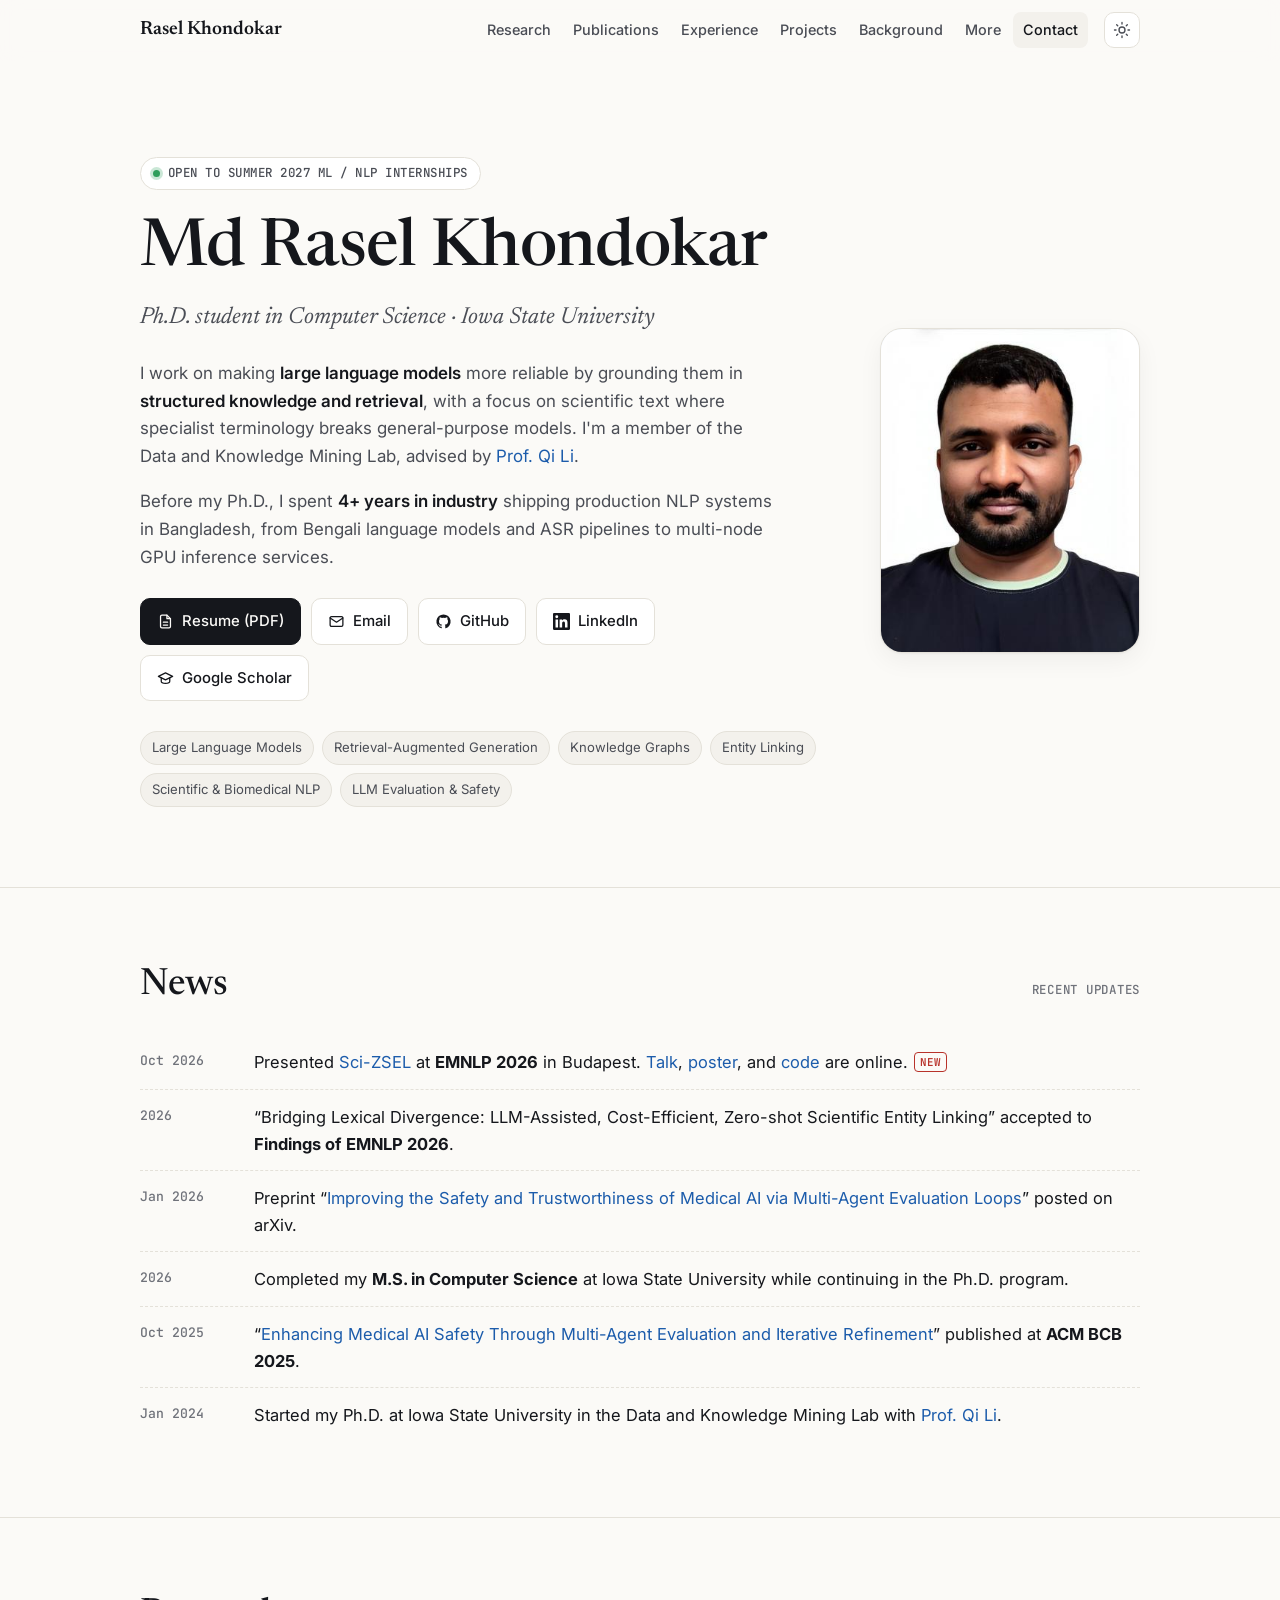
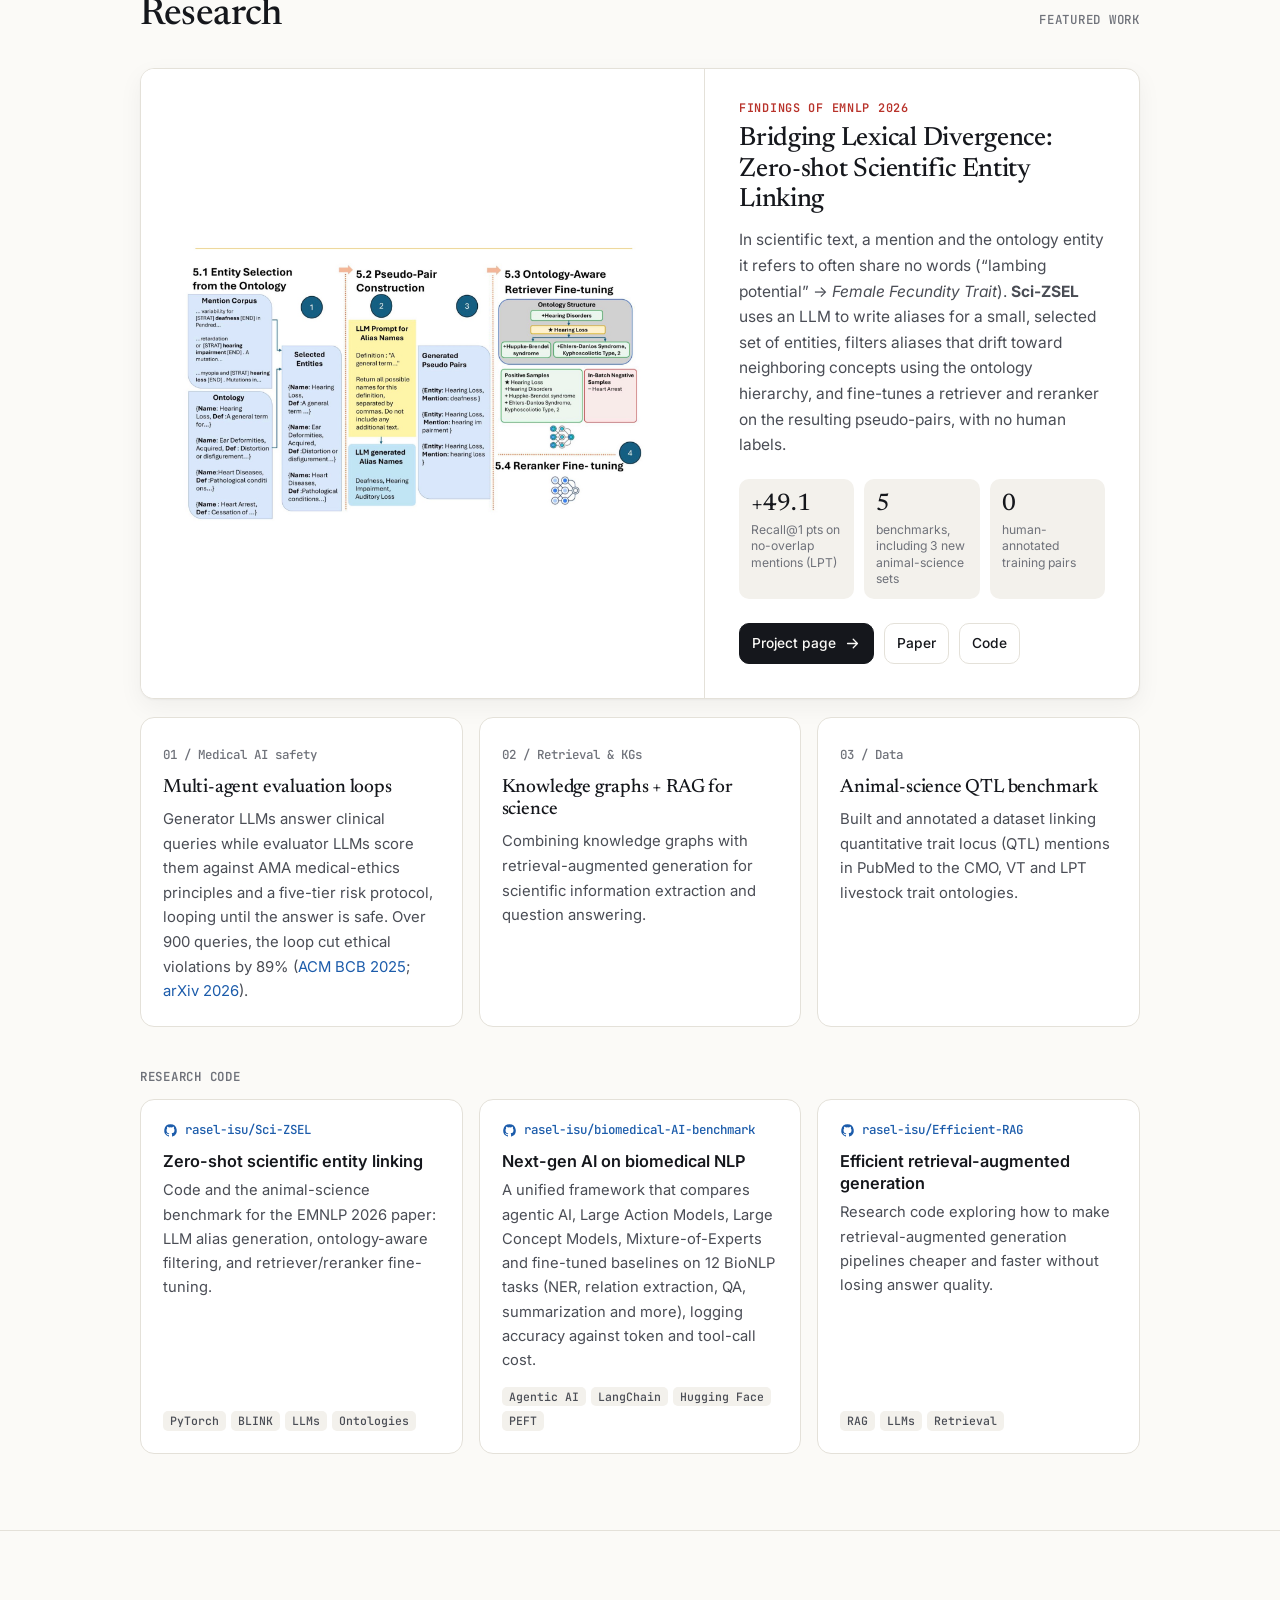
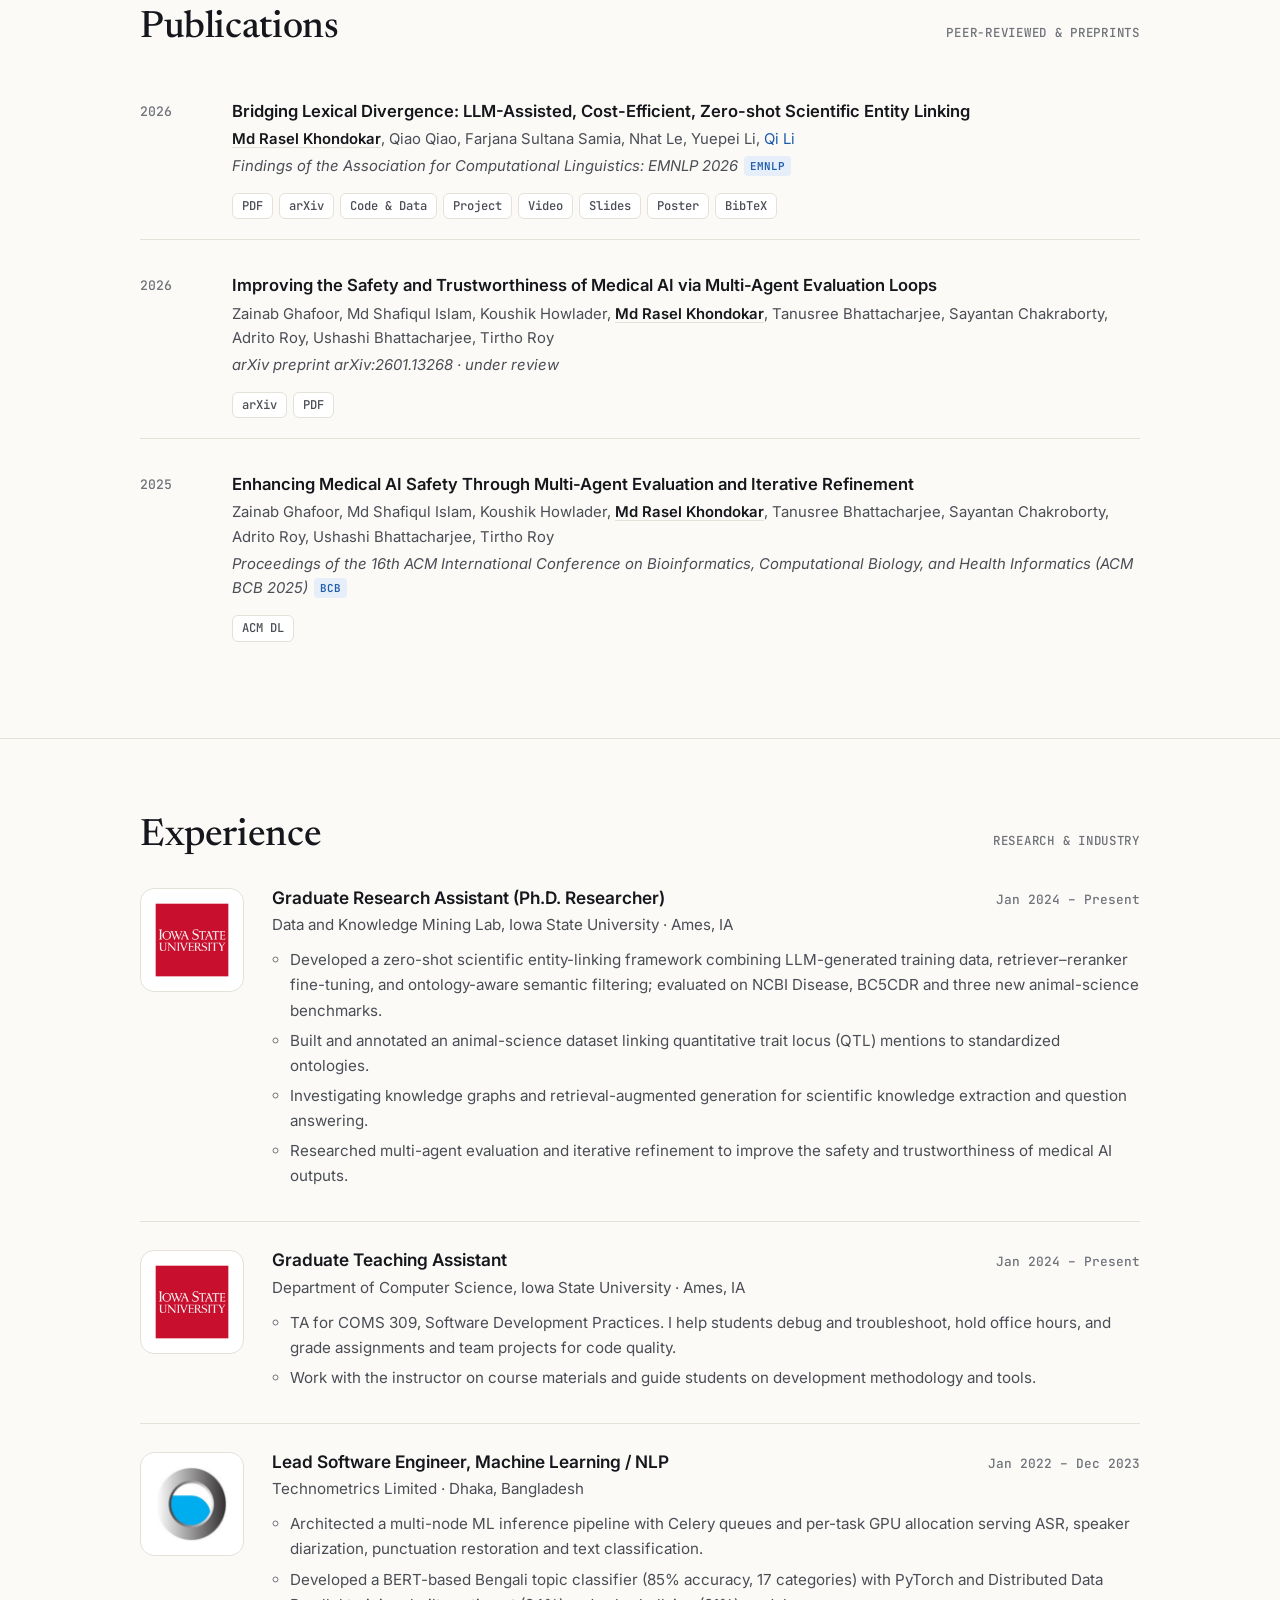
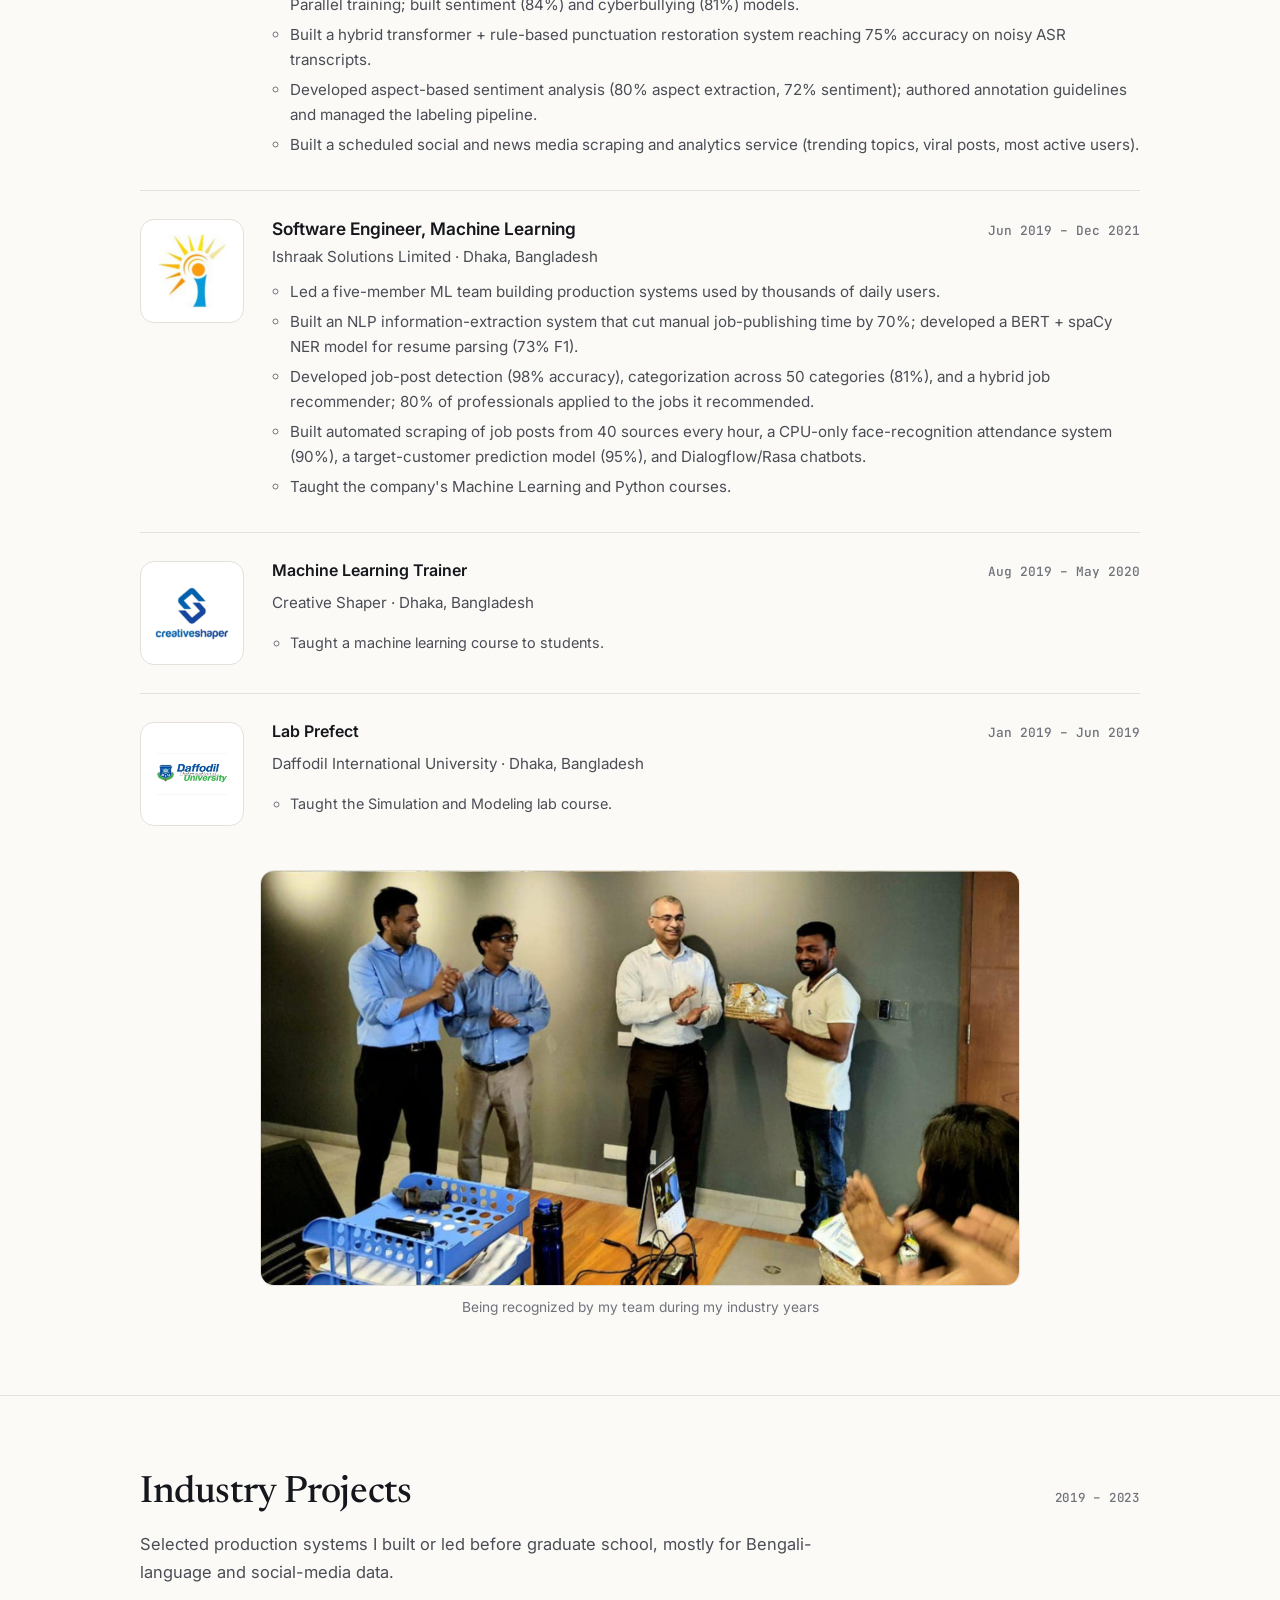
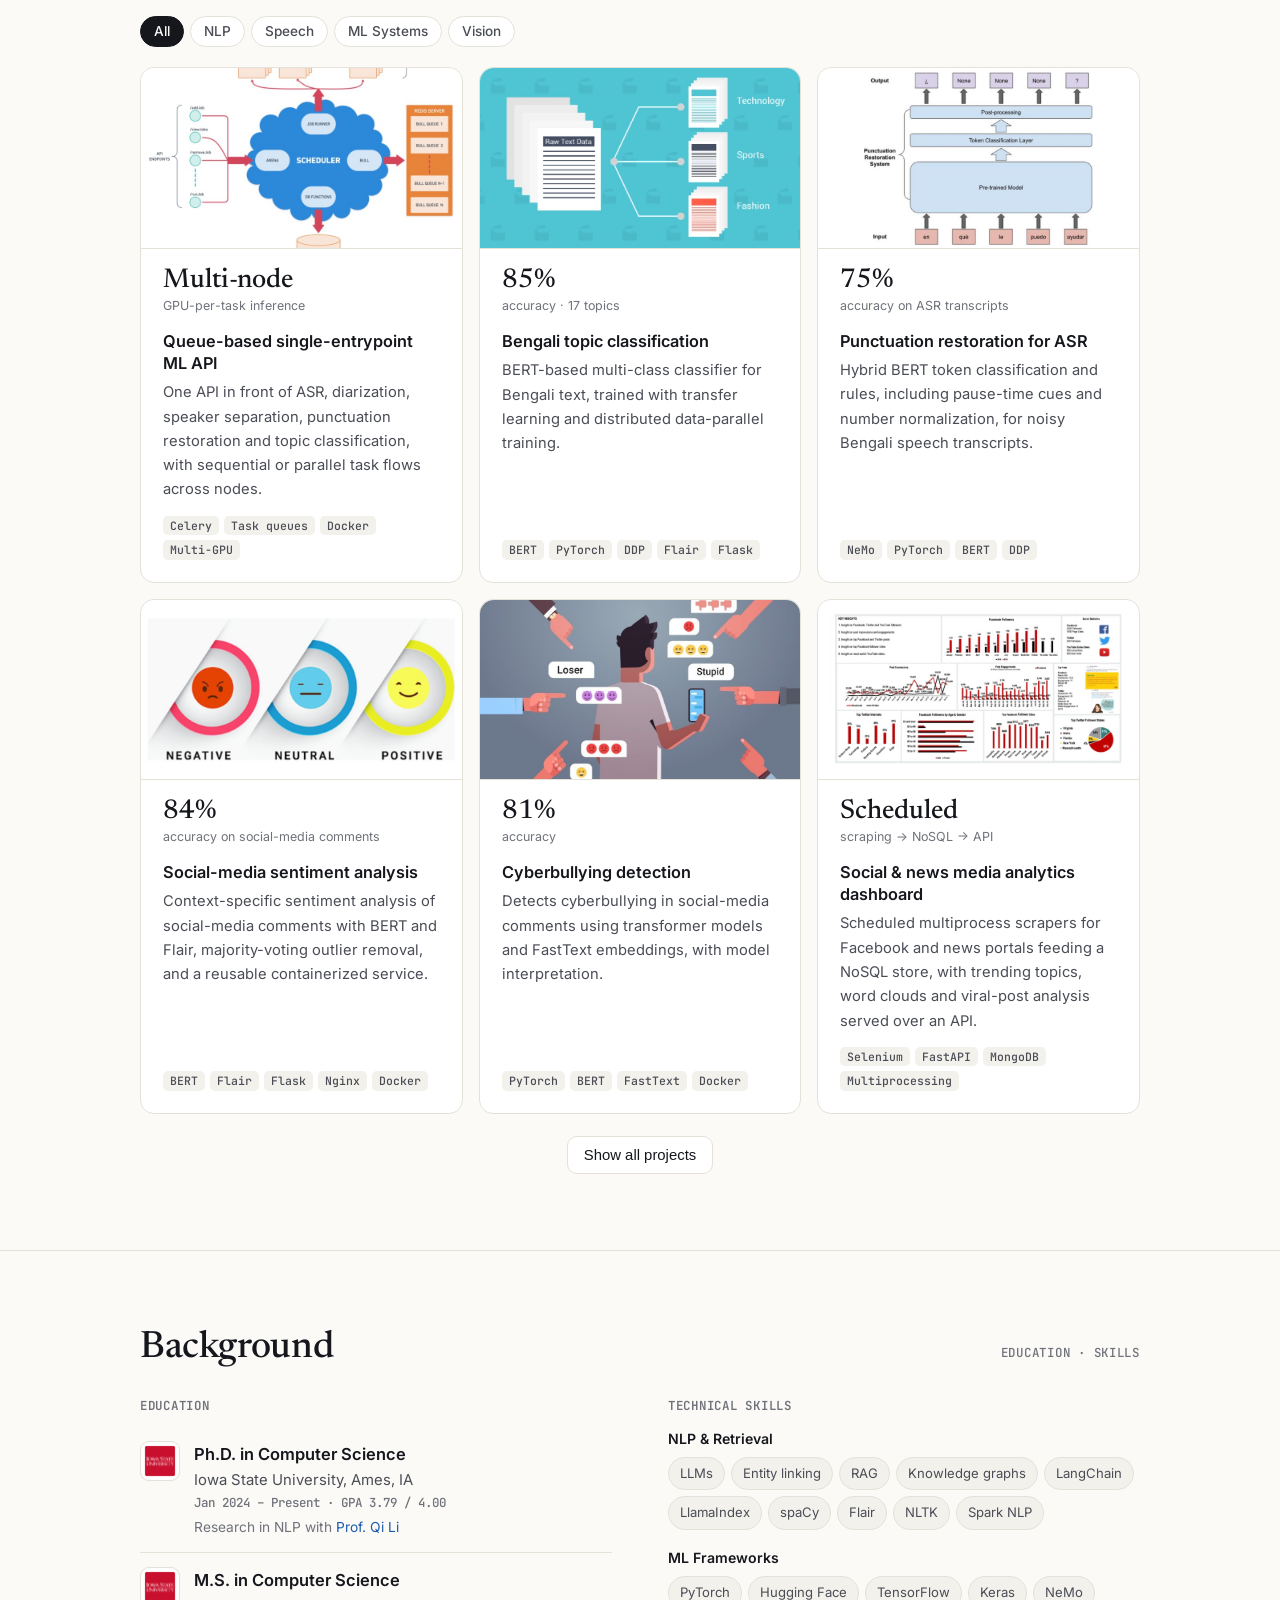
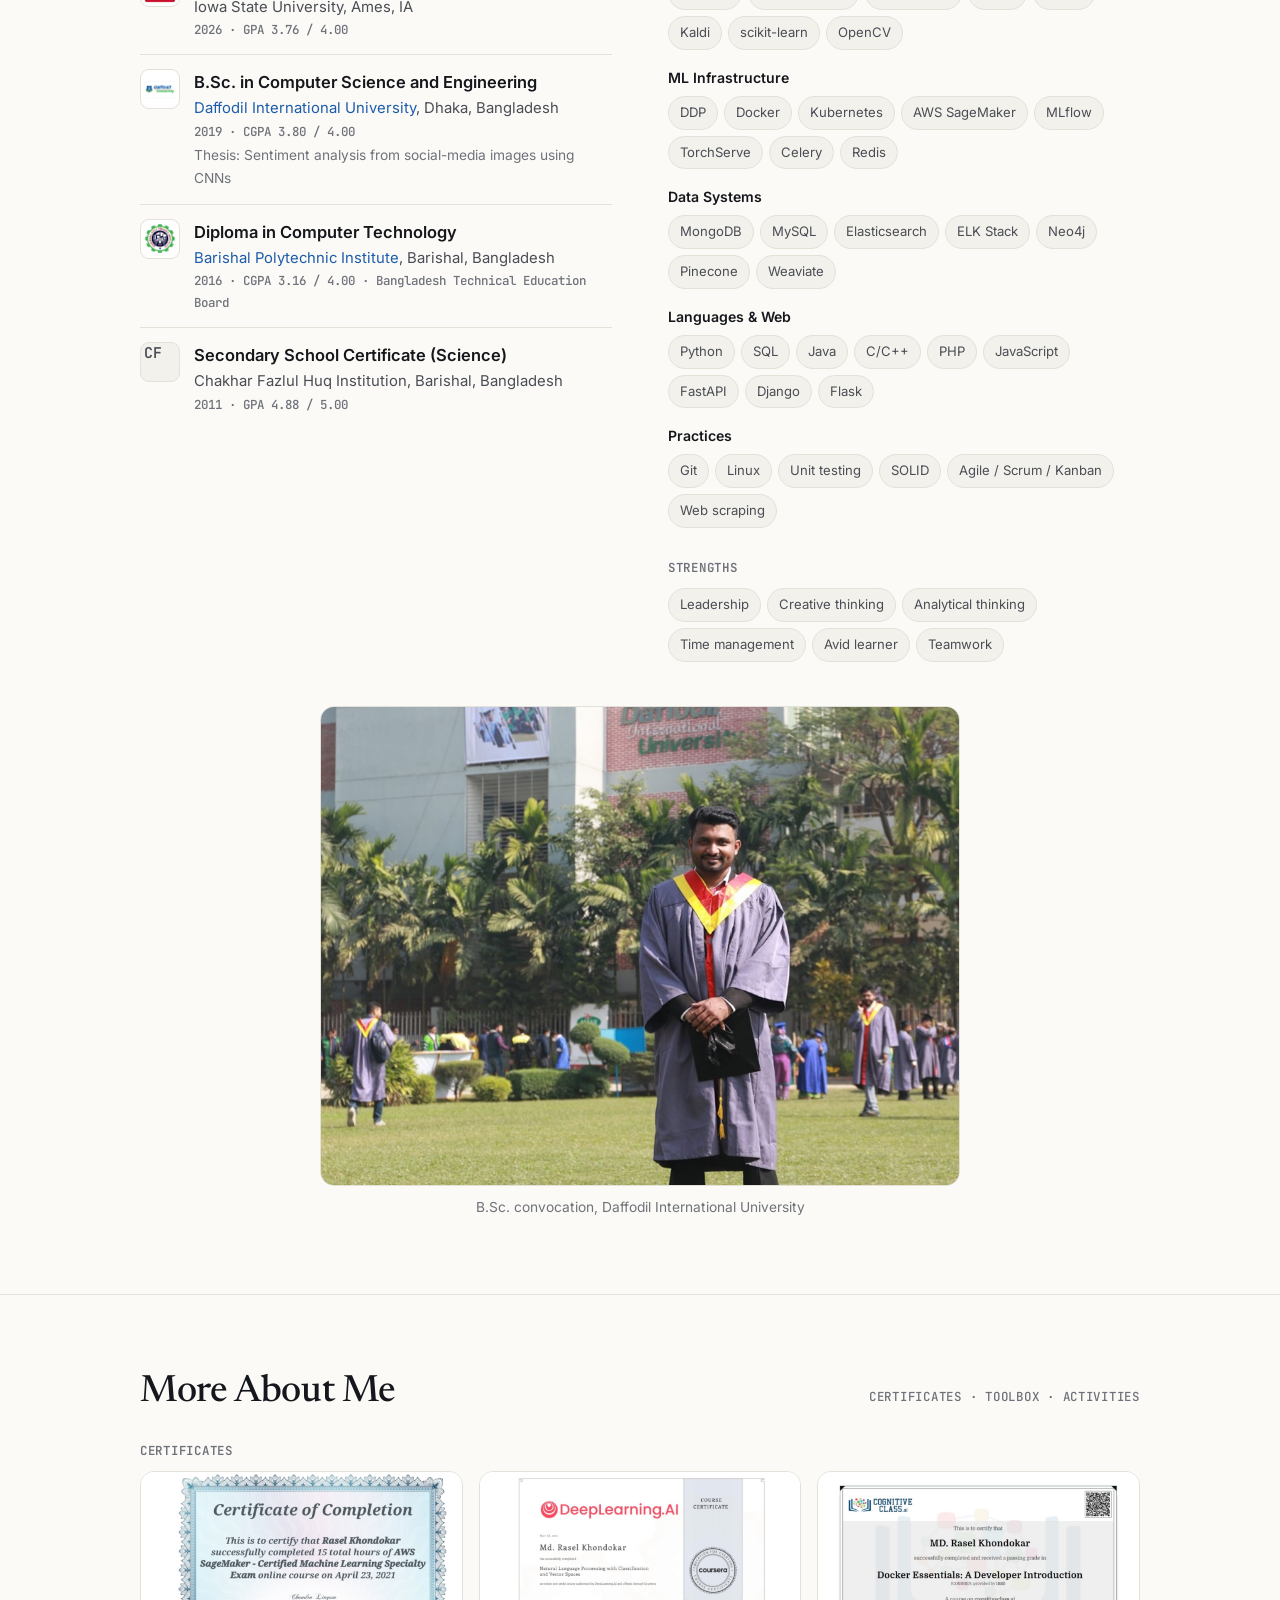
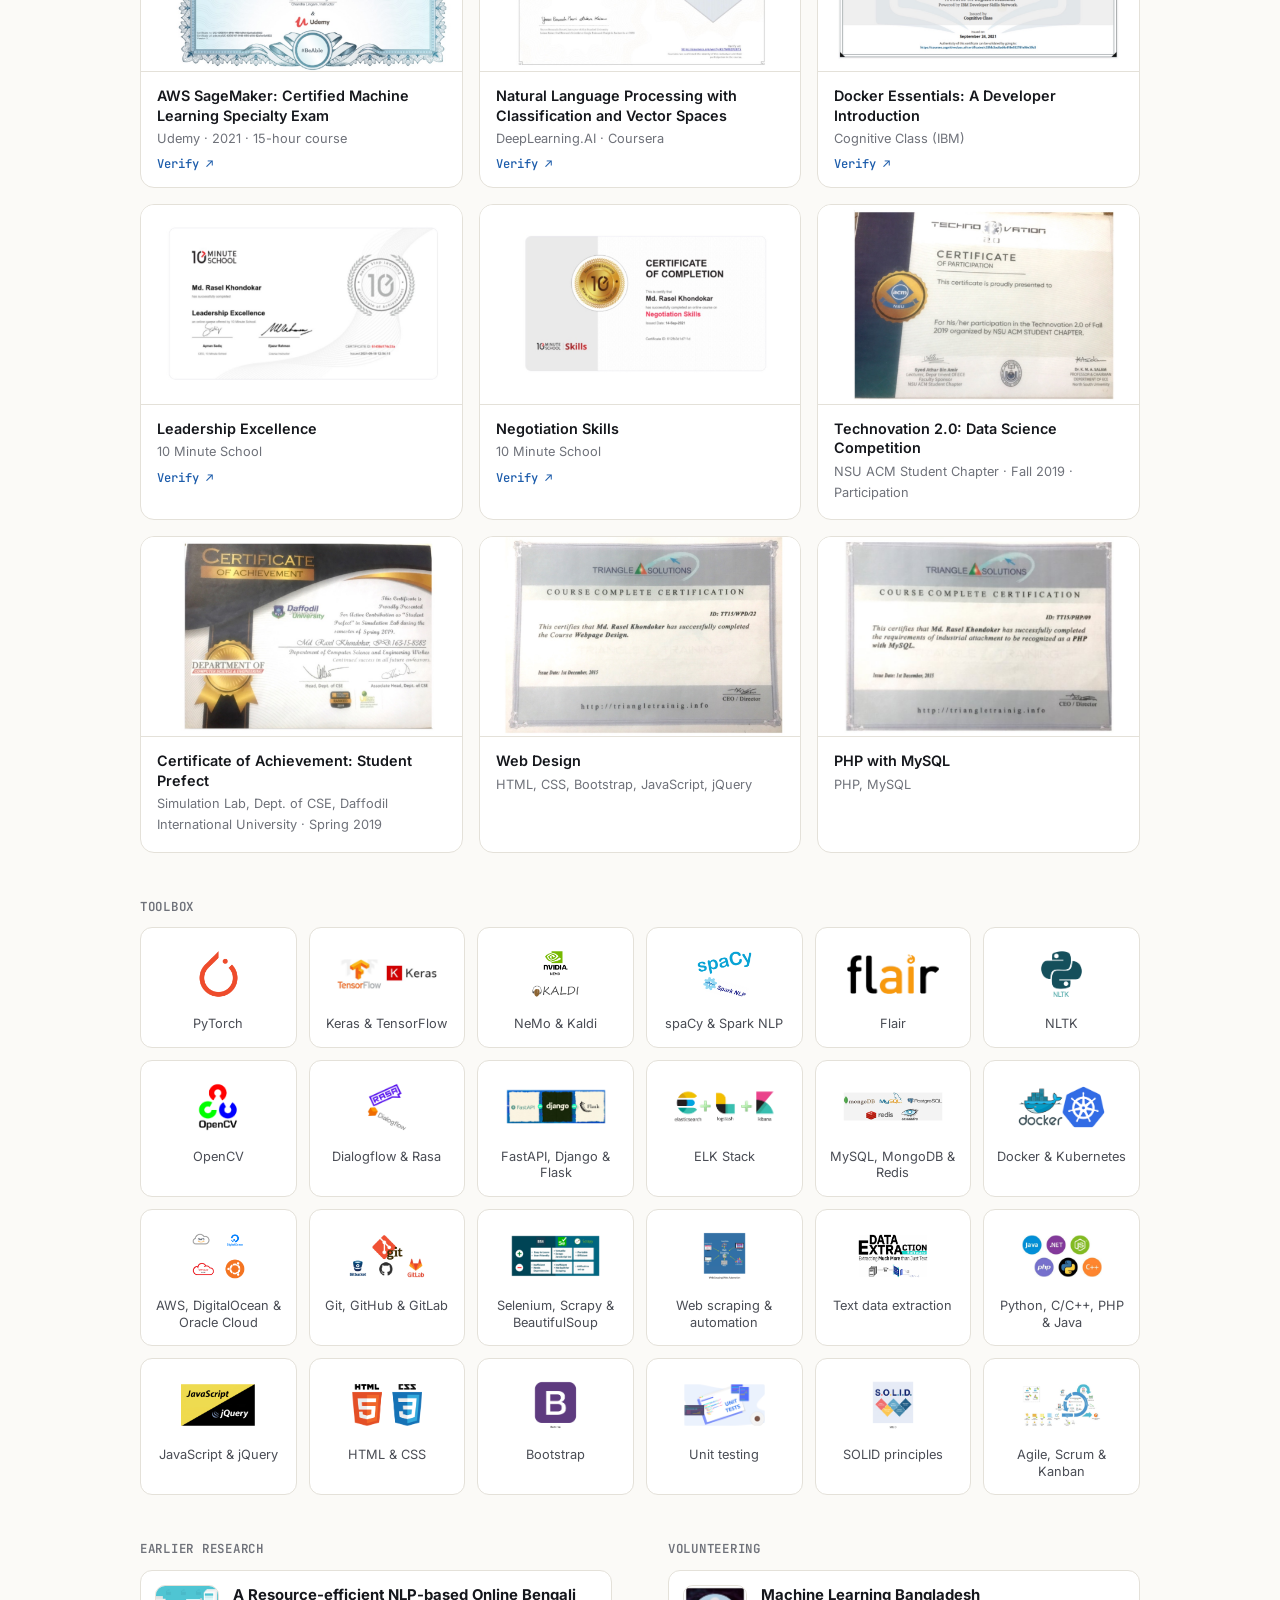
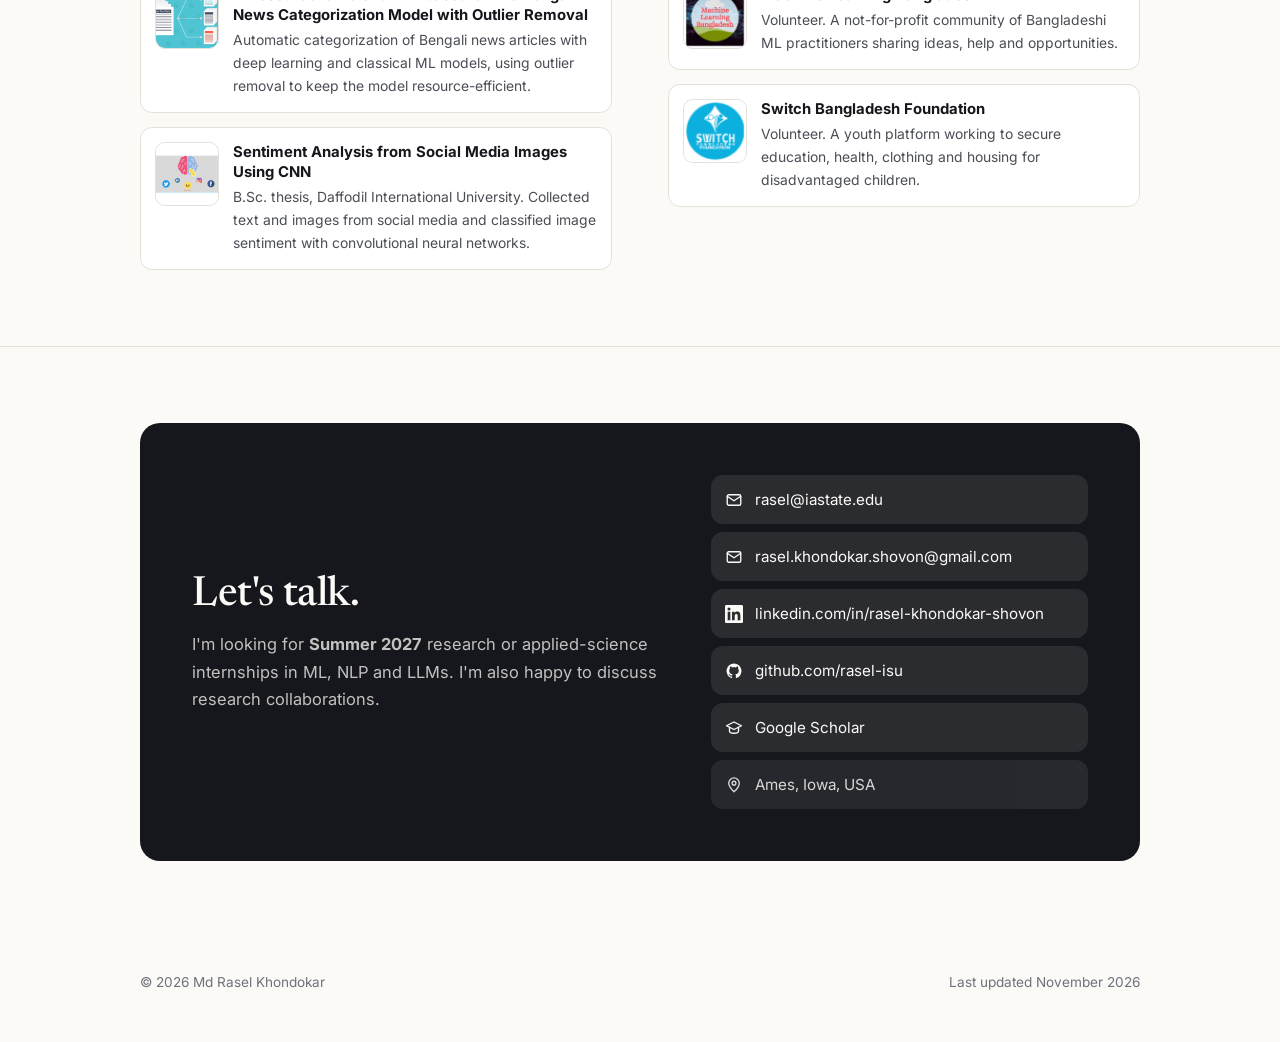
==== commit abe83462: "Two-column experience with logos, grid toolbox, centered photos Crop whitespace from organization lo" ====
--- a/index.html
+++ b/index.html
@@ -14,7 +14,7 @@
   <link rel="preconnect" href="https://fonts.googleapis.com">
   <link rel="preconnect" href="https://fonts.gstatic.com" crossorigin>
   <link href="https://fonts.googleapis.com/css2?family=Inter:wght@400;500;600&family=JetBrains+Mono:wght@500;600&family=Newsreader:ital,opsz,wght@0,6..72,400;0,6..72,500;0,6..72,600;1,6..72,400&display=swap" rel="stylesheet">
-  <link rel="stylesheet" href="assets/css/style.css">
+  <link rel="stylesheet" href="assets/css/style.css?v=20261101c">
   <script>
     // Apply saved theme before paint to avoid a flash.
     try { var t = localStorage.getItem('theme'); if (t === 'light' || t === 'dark') document.documentElement.setAttribute('data-theme', t); } catch (e) {}
@@ -444,10 +444,6 @@
               <li><img class="edu-logo" src="assets/img/logos/bpi.png" alt="" loading="lazy" onerror="this.remove()"><div><b>Diploma in Computer Technology</b><span><a href="http://bpi.barisal.gov.bd/" target="_blank" rel="noopener">Barishal Polytechnic Institute</a>, Barishal, Bangladesh</span><span class="meta">2016 · CGPA 3.16 / 4.00 · Bangladesh Technical Education Board</span></div></li>
               <li><span class="edu-logo org-mono" aria-hidden="true">CF</span><div><b>Secondary School Certificate (Science)</b><span>Chakhar Fazlul Huq Institution, Barishal, Bangladesh</span><span class="meta">2011 · GPA 4.88 / 5.00</span></div></li>
             </ul>
-            <figure class="grad-photo">
-              <img src="assets/img/about/graduation.jpg" alt="Md Rasel Khondokar in graduation robes at Daffodil International University" loading="lazy" width="900" height="900">
-              <figcaption>B.Sc. convocation, Daffodil International University</figcaption>
-            </figure>
           </div>
 
           <div class="reveal">
@@ -467,6 +463,10 @@
             </div>
           </div>
         </div>
+        <figure class="grad-photo reveal">
+          <img src="assets/img/about/graduation.jpg" alt="Md Rasel Khondokar in graduation robes at Daffodil International University" loading="lazy" width="900" height="900">
+          <figcaption>B.Sc. convocation, Daffodil International University</figcaption>
+        </figure>
       </div>
     </section>
 
@@ -595,6 +595,6 @@
     </div>
   </footer>
 
-  <script src="assets/js/main.js"></script>
+  <script src="assets/js/main.js?v=20261101c"></script>
 </body>
 </html>
--- a/assets/css/style.css
+++ b/assets/css/style.css
@@ -245,16 +245,24 @@
 .pub .note { font-size: .8rem; color: var(--ink-3); margin-top: 6px; }
 @media (max-width: 520px) { .pub { grid-template-columns: 1fr; gap: 4px; } }
 
-/* Experience timeline */
-.timeline { list-style: none; padding: 0; margin: 0; position: relative; }
-.timeline::before { content: ""; position: absolute; left: 7px; top: 8px; bottom: 8px; width: 1px; background: var(--line); }
-.job { position: relative; padding: 0 0 34px 36px; }
-.job:last-child { padding-bottom: 0; }
-.job::before {
-  content: ""; position: absolute; left: 0; top: 7px; width: 15px; height: 15px; border-radius: 50%;
-  background: var(--bg); border: 2px solid var(--ink-3);
-}
-.job.current::before { border-color: var(--accent); background: var(--accent-soft); }
+/* Experience: logo column + details column */
+.timeline { list-style: none; padding: 0; margin: 0; }
+.job {
+  display: grid; grid-template-columns: 104px minmax(0, 1fr); column-gap: 28px;
+  padding: 28px 0; border-bottom: 1px solid var(--line);
+}
+.job:first-child { padding-top: 0; }
+.job:last-child { border-bottom: 0; padding-bottom: 0; }
+.job > * { grid-column: 2; }
+.job > .org-logo {
+  grid-column: 1; grid-row: 1 / span 3; align-self: start;
+  width: 104px; height: 104px; object-fit: contain;
+  background: #fff; border: 1px solid var(--line); border-radius: 14px; padding: 12px;
+}
+@media (max-width: 600px) {
+  .job { grid-template-columns: 60px minmax(0, 1fr); column-gap: 16px; }
+  .job > .org-logo { width: 60px; height: 60px; padding: 6px; border-radius: 12px; }
+}
 .job-head { display: flex; justify-content: space-between; gap: 6px 18px; flex-wrap: wrap; align-items: baseline; }
 .job h3 { font-family: var(--sans); font-size: 1.08rem; font-weight: 600; letter-spacing: 0; }
 .job .when { font: 500 .8rem/1.6 var(--mono); color: var(--ink-3); white-space: nowrap; }
@@ -450,16 +458,9 @@
 }
 
 /* ---------- Secondary content from the earlier site ---------- */
-/* Org logos in the timeline */
-.job { padding-left: 36px; }
-.job .org-logo {
-  float: right; width: 44px; height: 44px; object-fit: contain; border-radius: 10px;
-  background: #fff; border: 1px solid var(--line); padding: 4px; margin: 0 0 8px 14px;
-}
-.org-mono { display: grid; place-items: center; font: 600 .78rem/1 var(--mono); color: var(--ink-2); background: var(--surface-2) !important; }
 .job-compact ul { font-size: .9rem; }
 .job-compact h3 { font-size: 1rem; }
-@media (max-width: 520px) { .job .org-logo { width: 36px; height: 36px; } }
+.org-mono { display: grid; place-items: center; font: 600 .78rem/1 var(--mono); color: var(--ink-2); background: var(--surface-2) !important; }
 
 /* Project images + collapse */
 .card-media {
@@ -469,9 +470,9 @@
 .card-media img { width: 100%; height: 100%; object-fit: cover; }
 .card-media:empty { display: none; }
 .card-media.contain img { object-fit: contain; }
-.moment { margin: 40px 0 0; max-width: 760px; }
+.moment { margin: 44px auto 0; max-width: 760px; }
 .moment img { border-radius: var(--radius); border: 1px solid var(--line); width: 100%; }
-.moment figcaption { text-align: left; }
+.moment figcaption { text-align: center; }
 .project-cards.collapsed .card:nth-child(n+7) { display: none; }
 .more-wrap { display: flex; justify-content: center; margin-top: 22px; }
 .more-btn { cursor: pointer; }
@@ -480,8 +481,9 @@
 .edu li { display: flex; gap: 14px; align-items: flex-start; }
 .edu-logo { width: 40px; height: 40px; flex: none; object-fit: contain; border-radius: 9px; background: #fff; border: 1px solid var(--line); padding: 3px; }
 .edu .note { font-size: .86rem; color: var(--ink-3); margin-top: 2px; }
-.grad-photo { margin-top: 26px; }
-.grad-photo img { border-radius: var(--radius); border: 1px solid var(--line); aspect-ratio: 4 / 3; object-fit: cover; object-position: 50% 35%; width: 100%; }
+.grad-photo { margin: 44px auto 0; max-width: 640px; }
+.grad-photo figcaption { text-align: center; }
+.grad-photo img { border-radius: var(--radius); border: 1px solid var(--line); aspect-ratio: 4 / 3; object-fit: cover; object-position: 50% 40%; width: 100%; margin: 0 auto; }
 
 /* Certificates */
 .cert-grid { display: grid; grid-template-columns: repeat(auto-fill, minmax(min(100%, 240px), 1fr)); gap: 16px; }
@@ -499,7 +501,9 @@
 .cert figcaption a { font: 500 .76rem/1 var(--mono); margin-top: 6px; }
 
 /* Toolbox icon grid */
-.toolbox { list-style: none; padding: 0; margin: 0; display: grid; grid-template-columns: repeat(auto-fill, minmax(min(100%, 140px), 1fr)); gap: 12px; }
+.toolbox { list-style: none; padding: 0; margin: 0; display: grid; grid-template-columns: repeat(6, minmax(0, 1fr)); gap: 12px; }
+@media (max-width: 900px) { .toolbox { grid-template-columns: repeat(4, minmax(0, 1fr)); } }
+@media (max-width: 560px) { .toolbox { grid-template-columns: repeat(3, minmax(0, 1fr)); gap: 8px; } .toolbox li { padding: 10px 6px; font-size: .72rem; } .toolbox img { height: 48px; } }
 .toolbox li {
   background: var(--surface); border: 1px solid var(--line); border-radius: 12px; padding: 14px 10px;
   display: flex; flex-direction: column; align-items: center; gap: 10px; text-align: center;
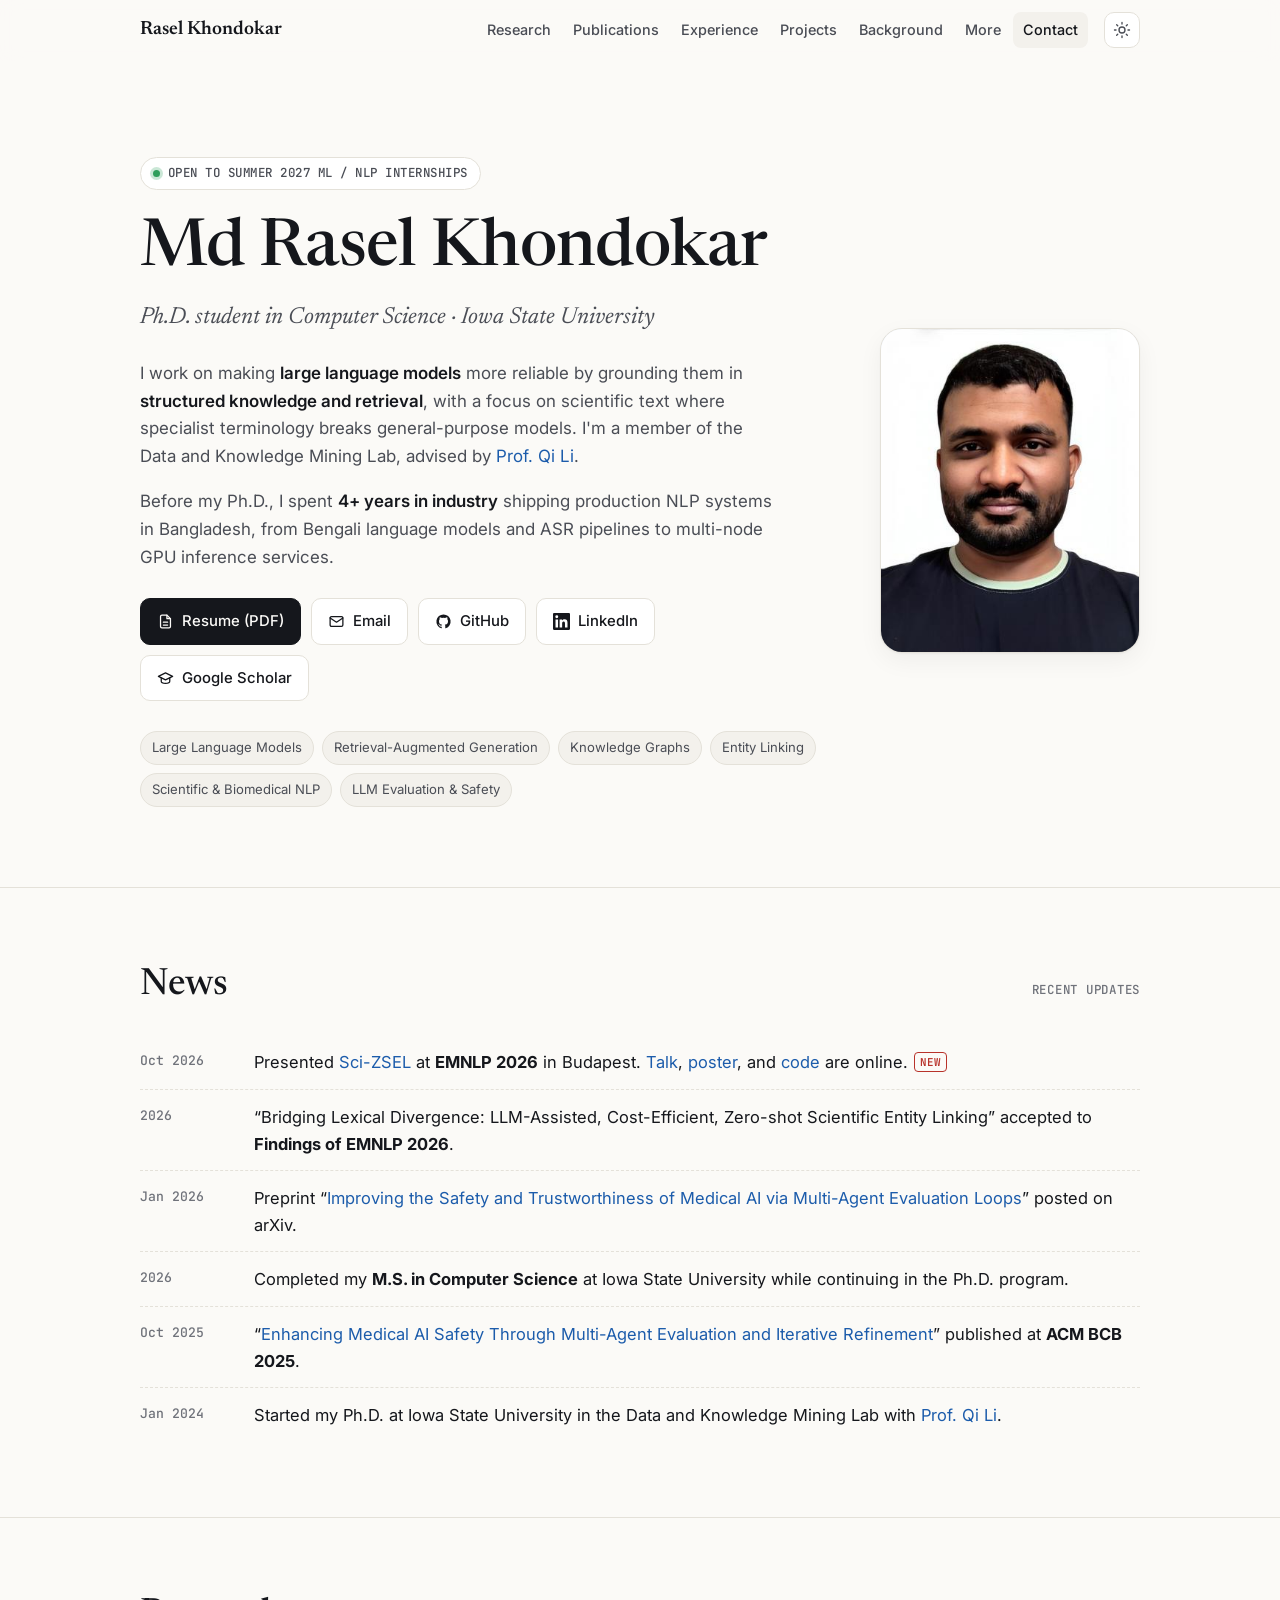
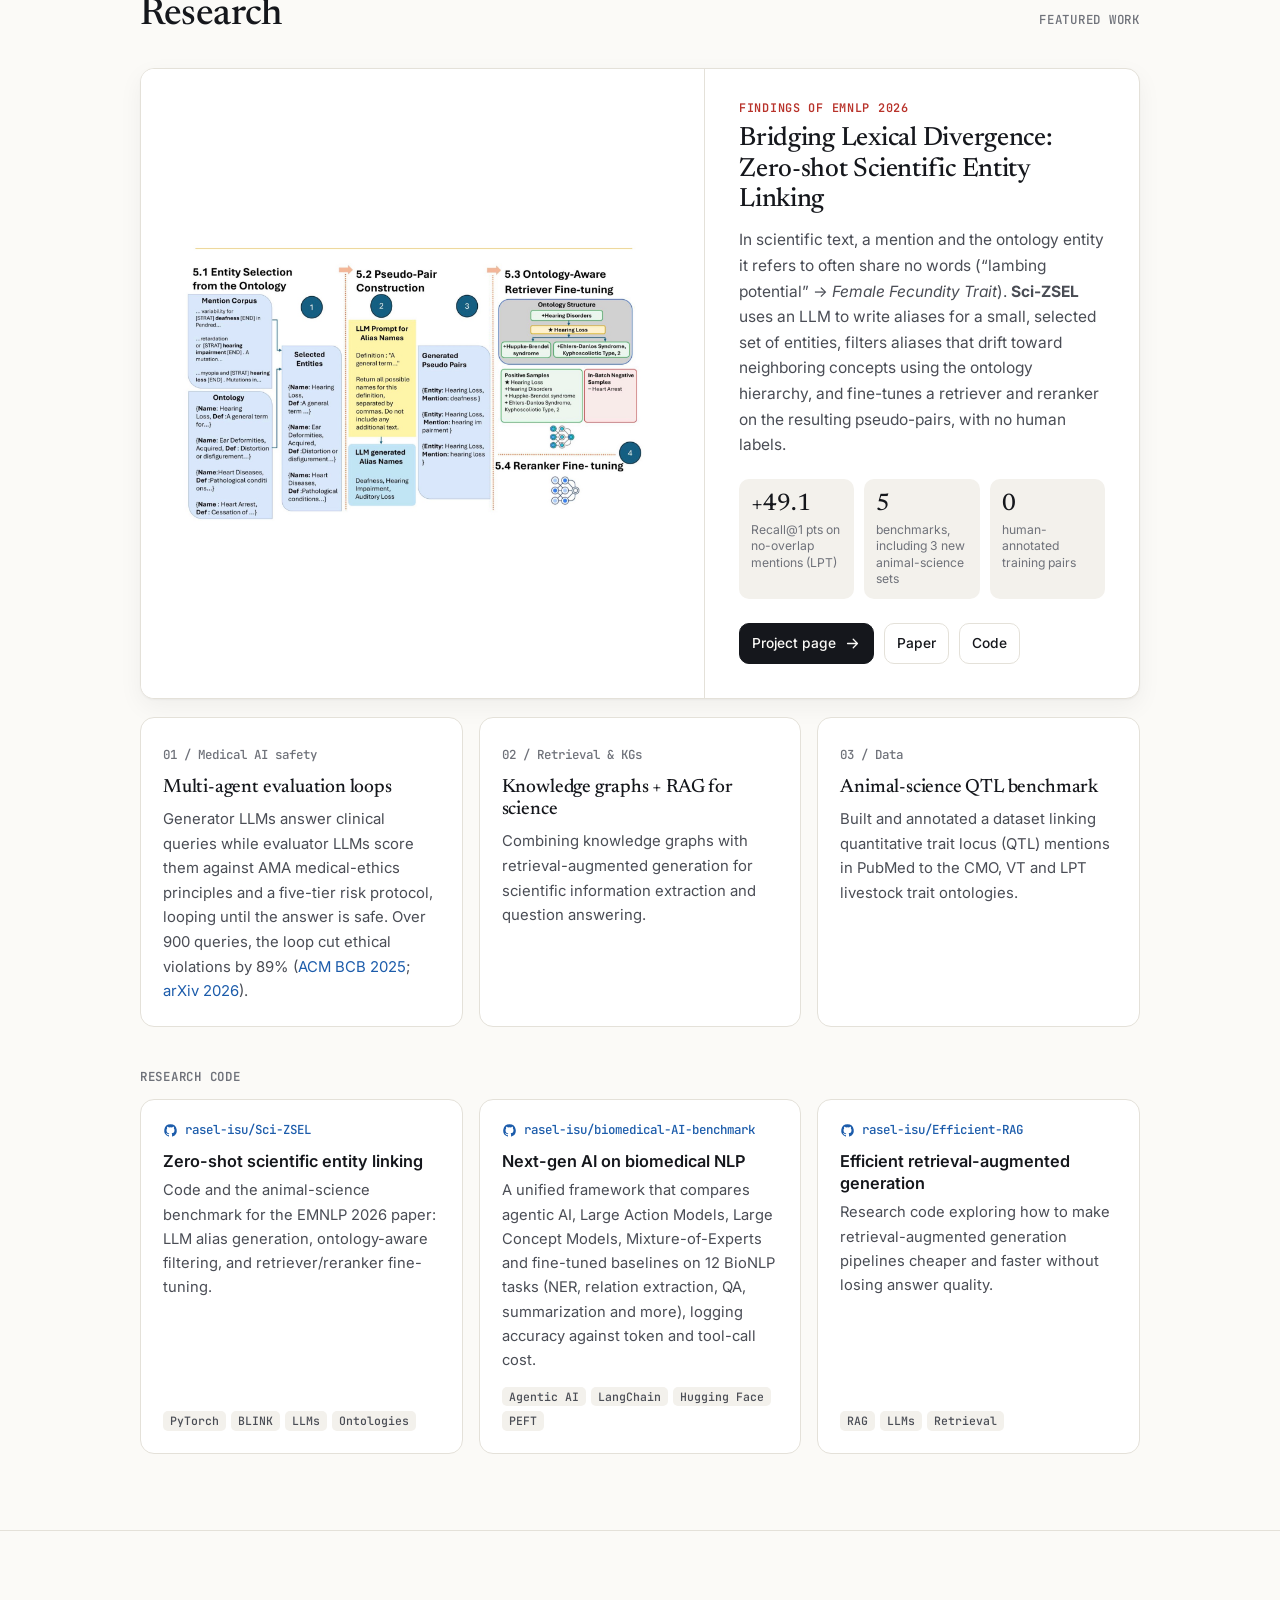
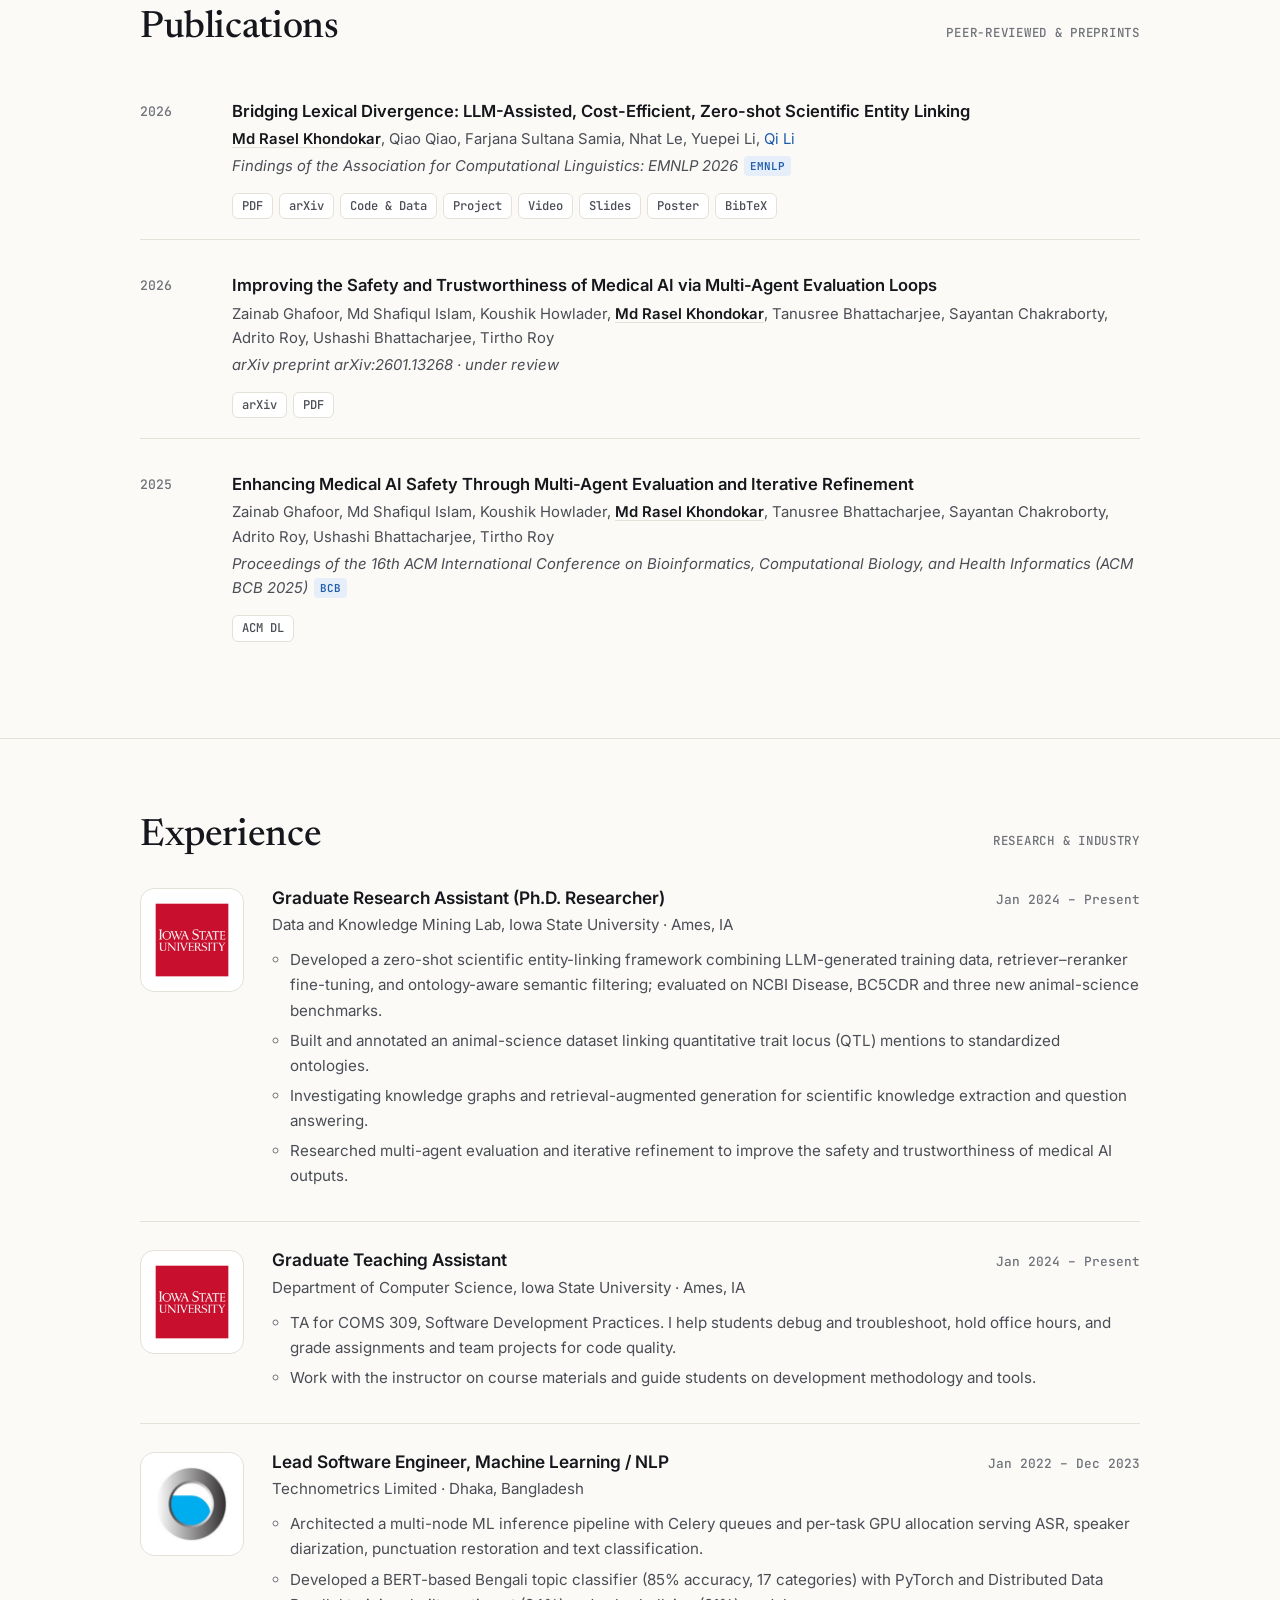
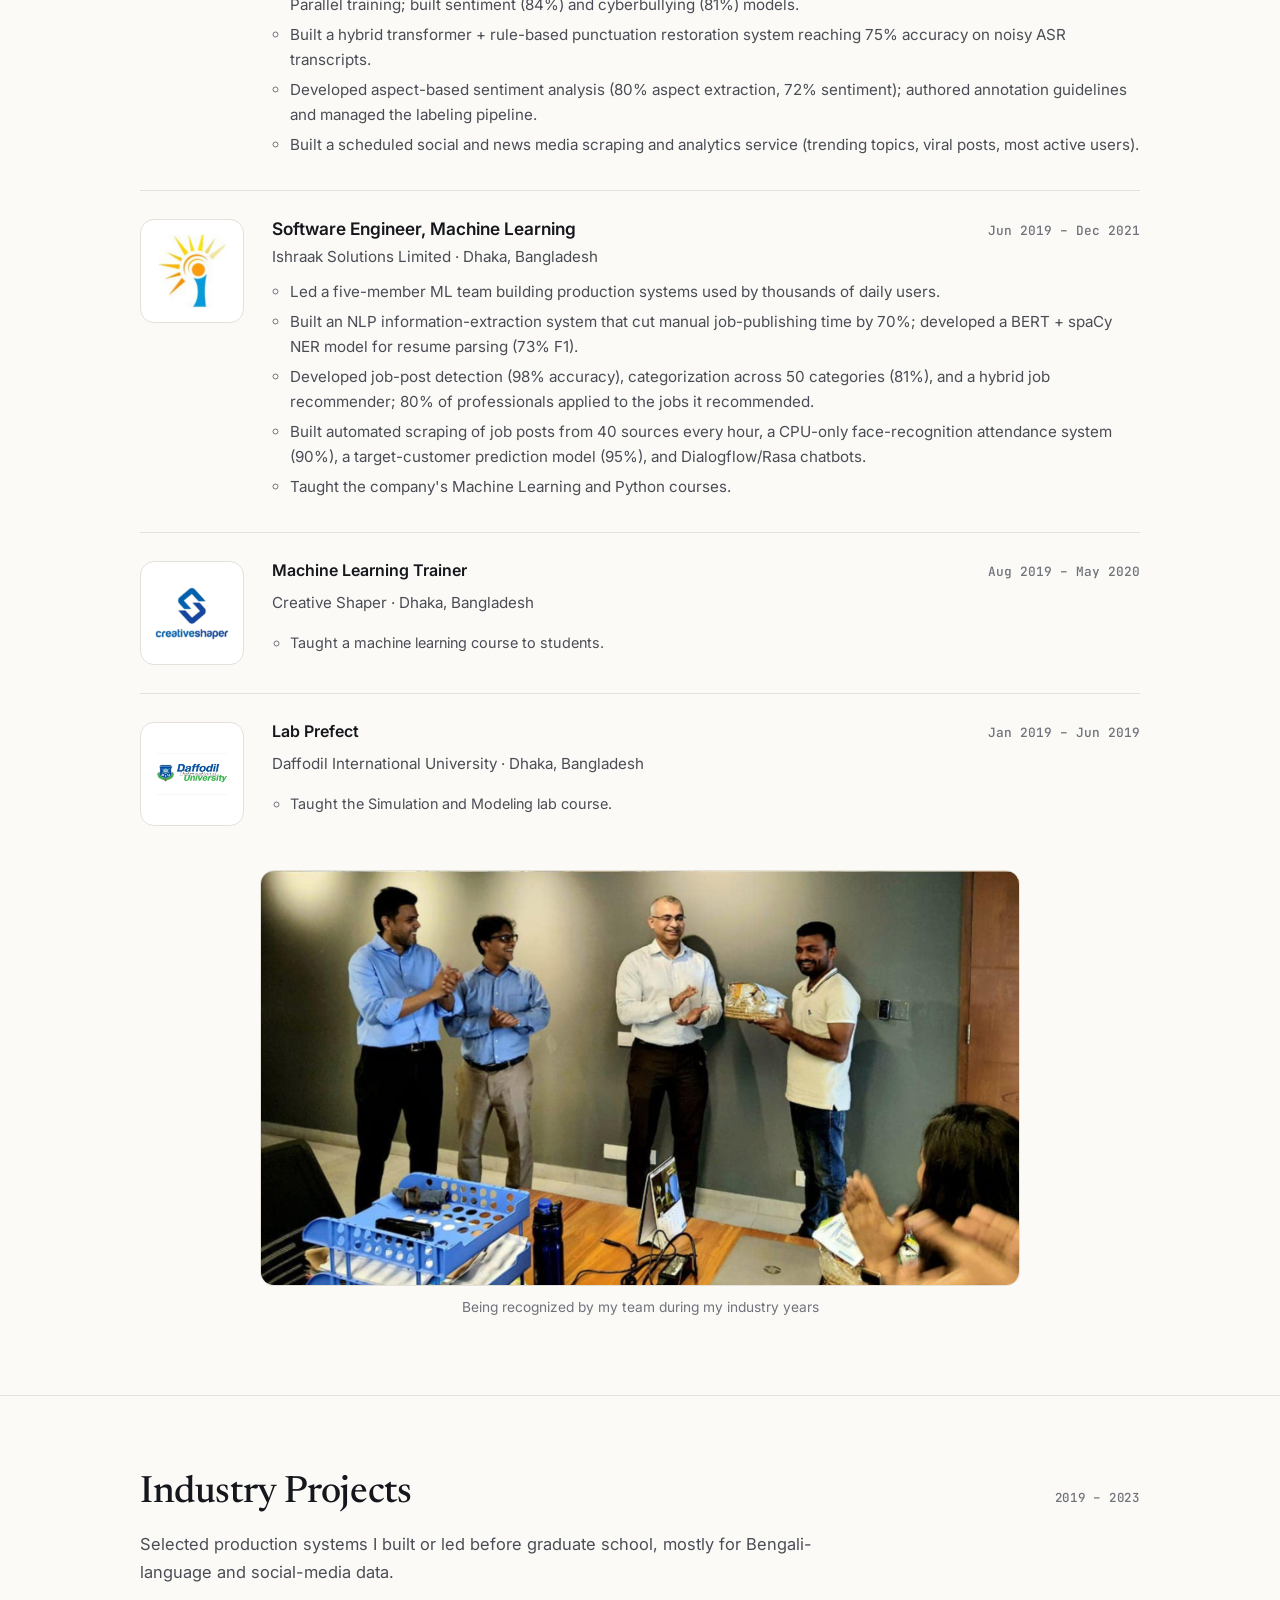
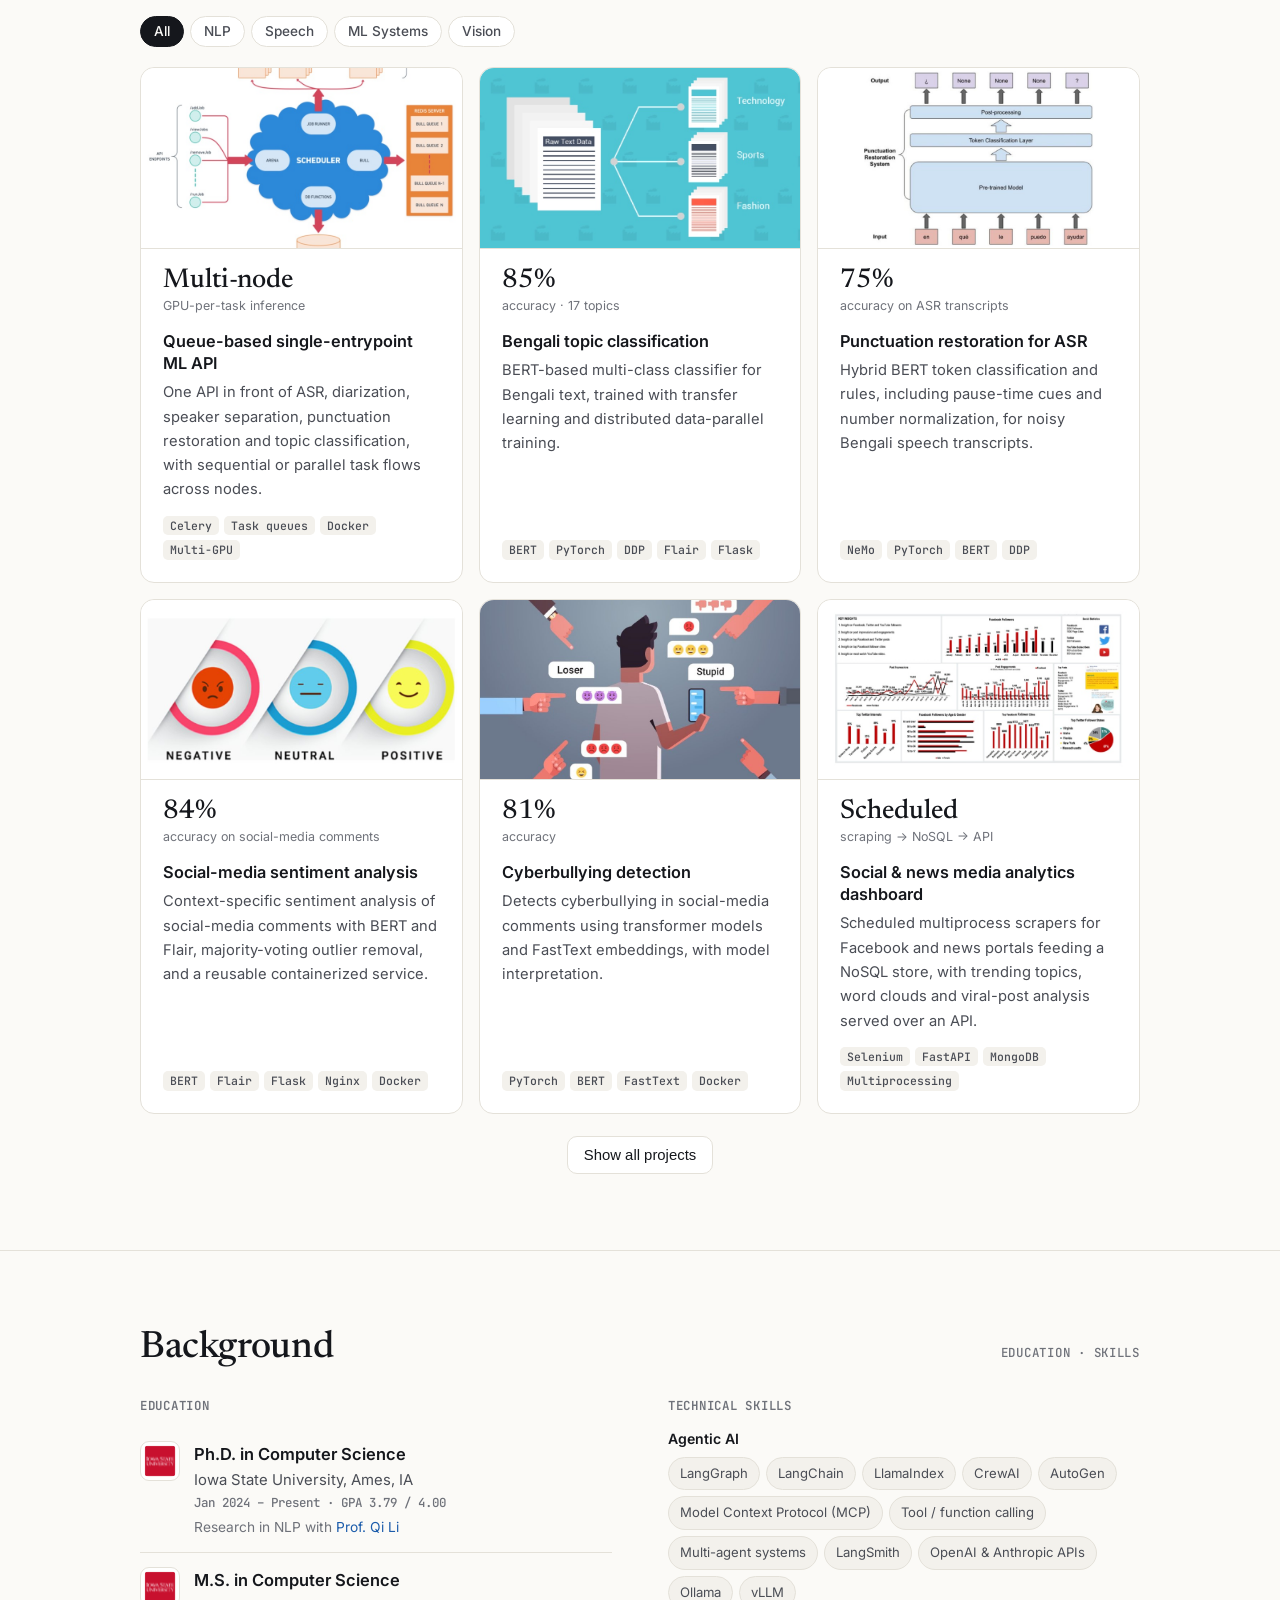
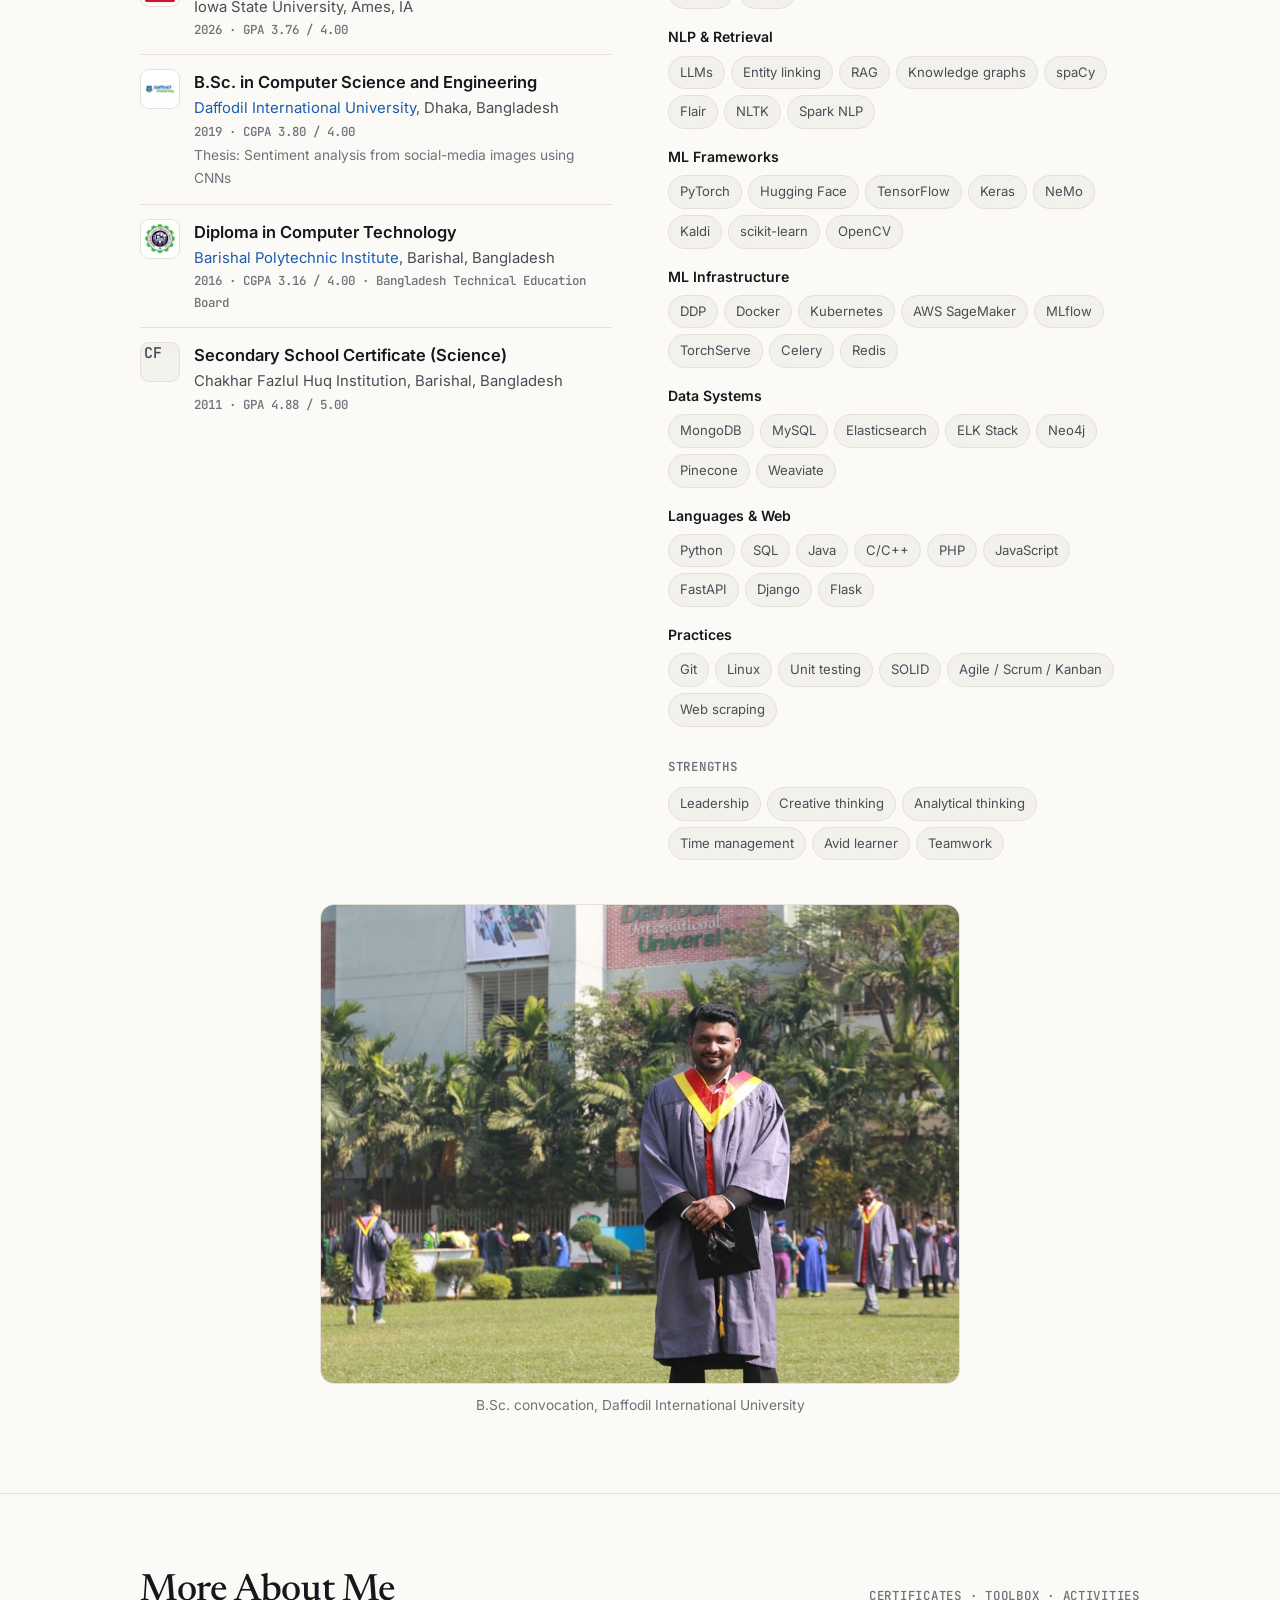
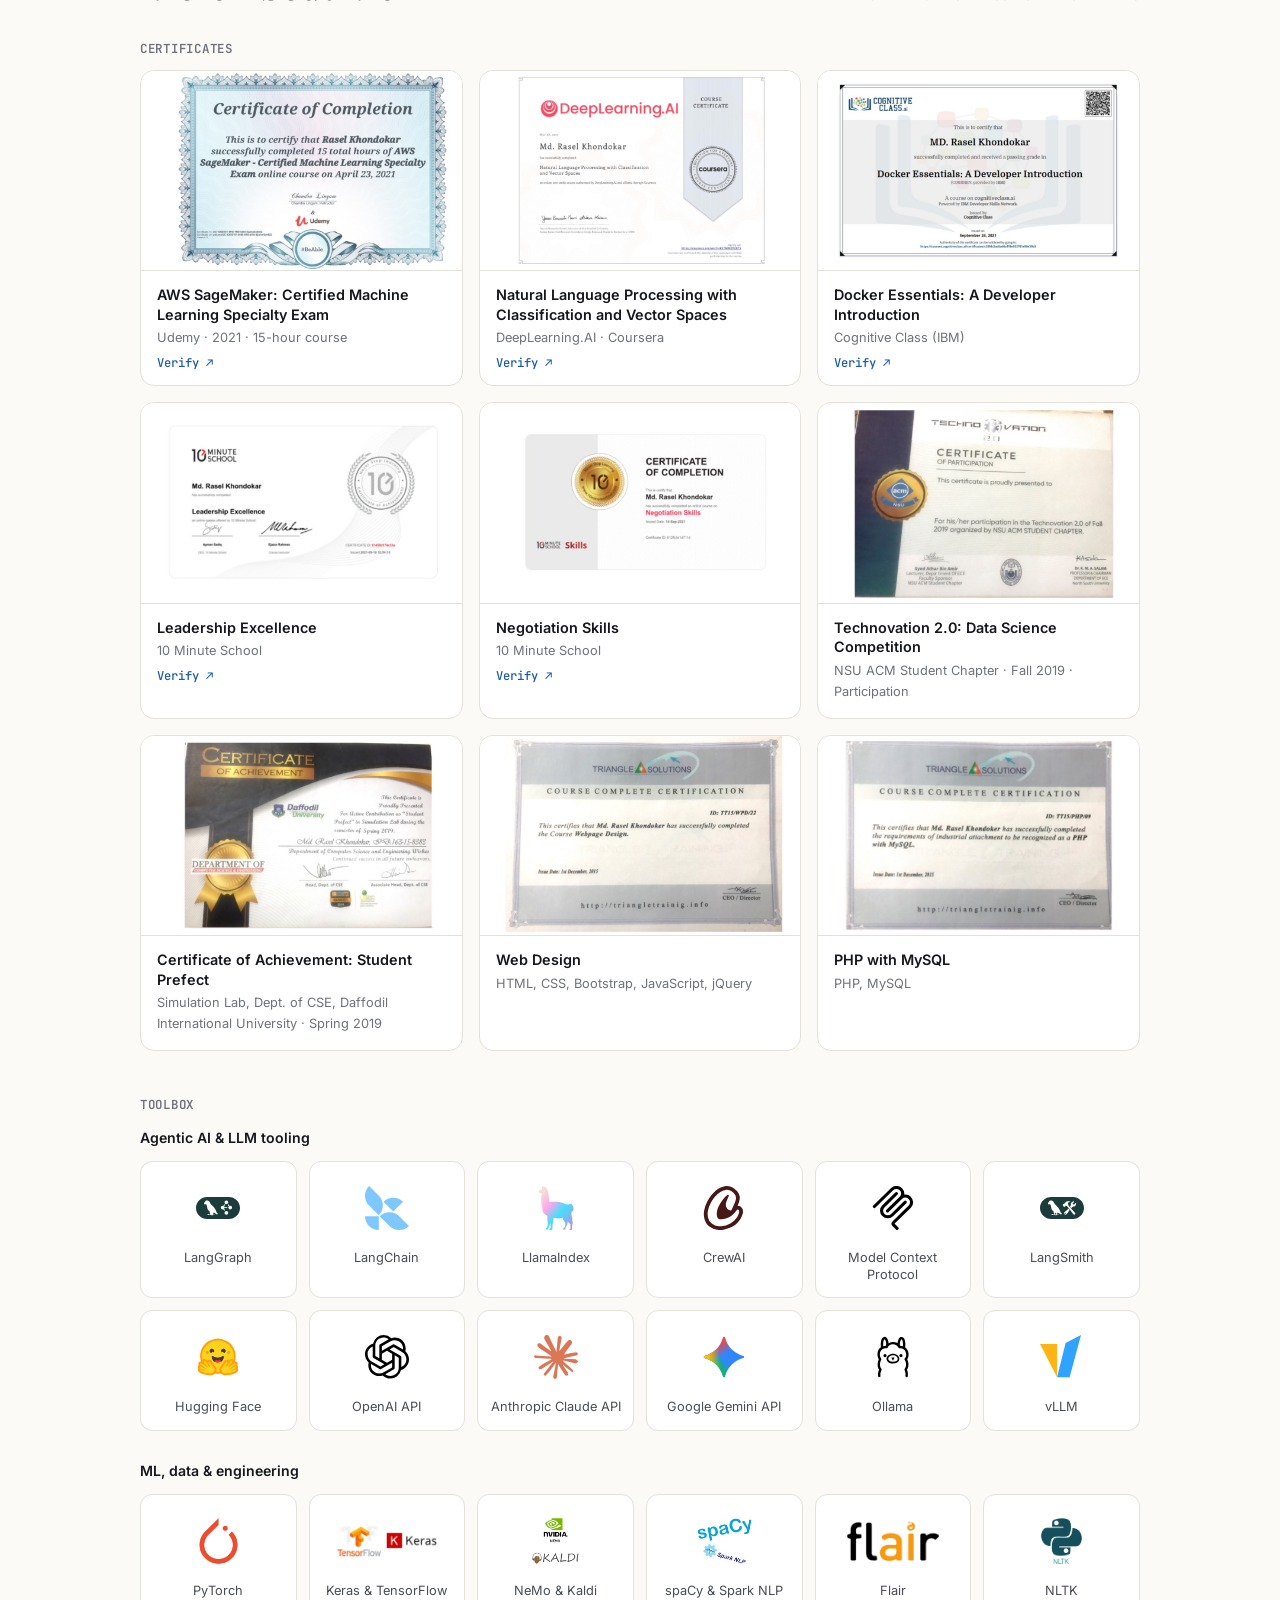
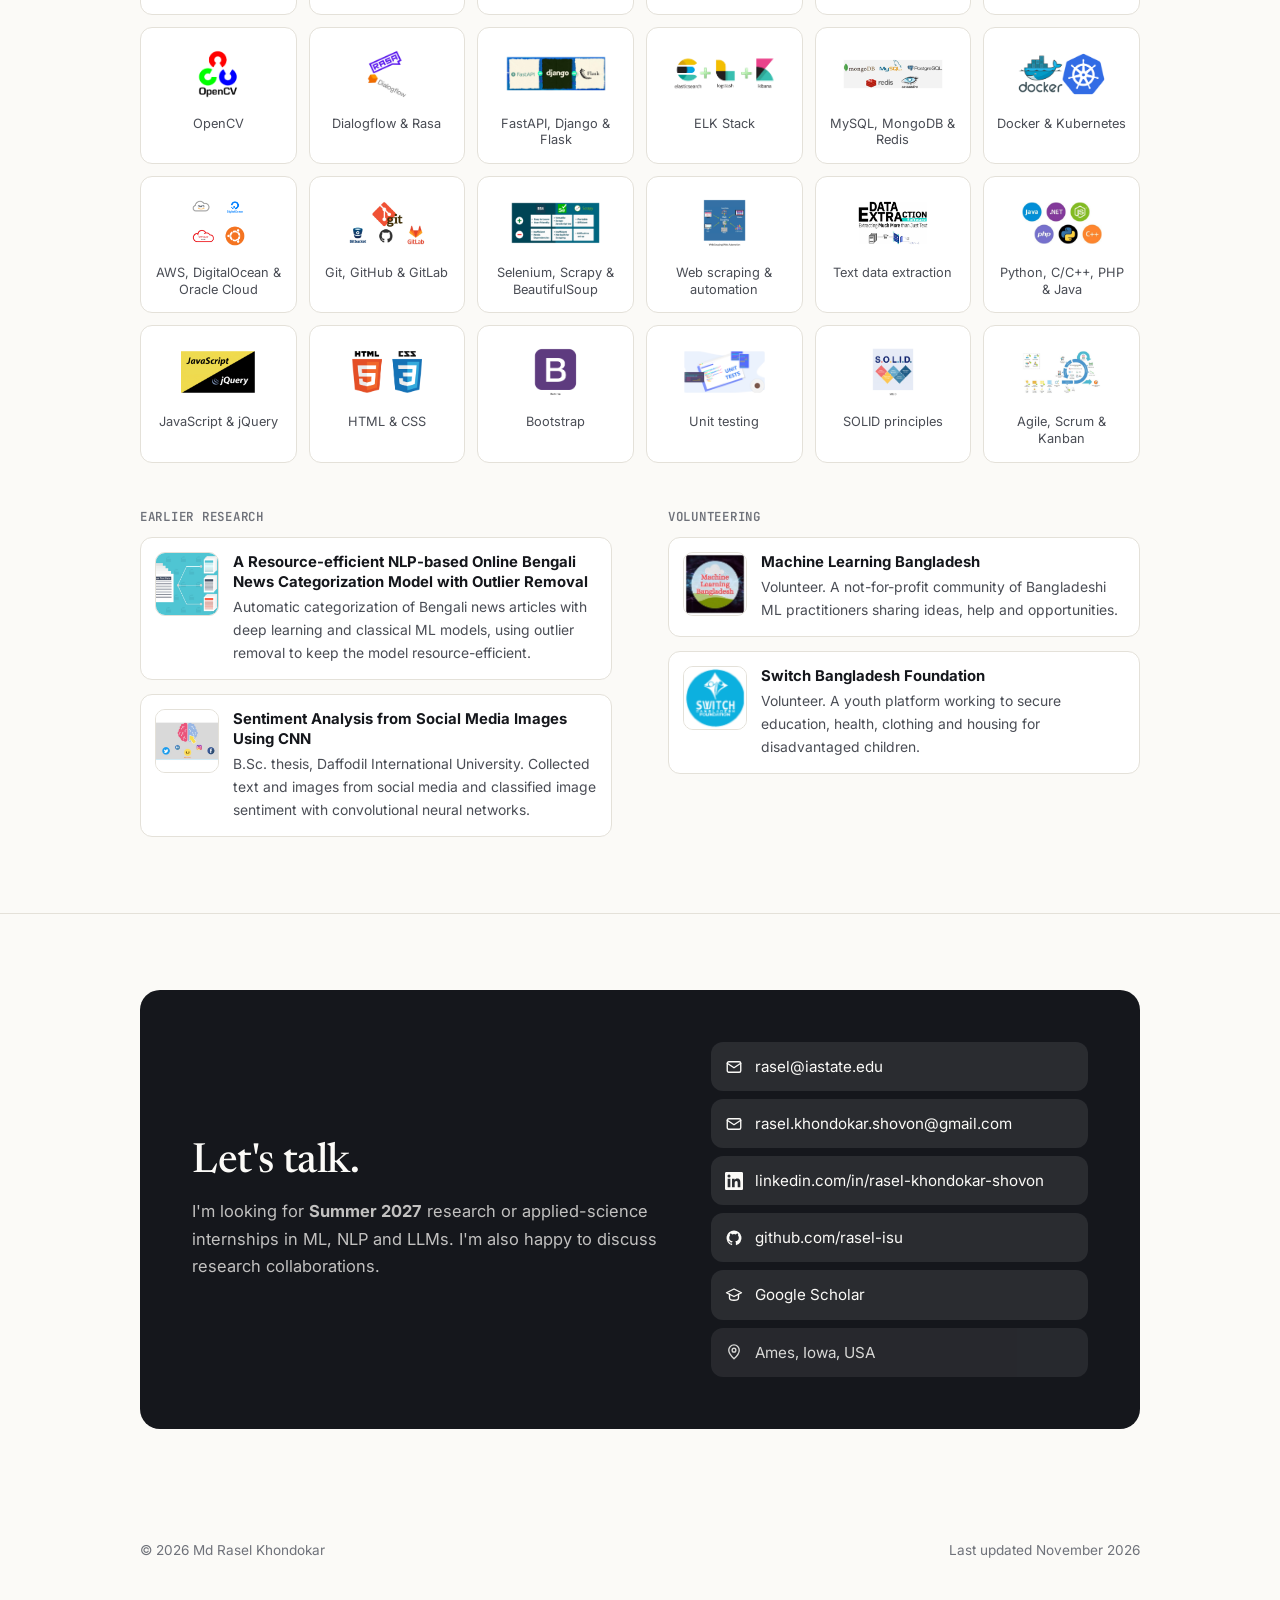
==== commit d805318e: "Add agentic AI skills and toolbox group New Agentic AI skill row (LangGraph, LangChain, LlamaIndex, " ====
--- a/index.html
+++ b/index.html
@@ -14,7 +14,7 @@
   <link rel="preconnect" href="https://fonts.googleapis.com">
   <link rel="preconnect" href="https://fonts.gstatic.com" crossorigin>
   <link href="https://fonts.googleapis.com/css2?family=Inter:wght@400;500;600&family=JetBrains+Mono:wght@500;600&family=Newsreader:ital,opsz,wght@0,6..72,400;0,6..72,500;0,6..72,600;1,6..72,400&display=swap" rel="stylesheet">
-  <link rel="stylesheet" href="assets/css/style.css?v=20261101c">
+  <link rel="stylesheet" href="assets/css/style.css?v=20261101d">
   <script>
     // Apply saved theme before paint to avoid a flash.
     try { var t = localStorage.getItem('theme'); if (t === 'light' || t === 'dark') document.documentElement.setAttribute('data-theme', t); } catch (e) {}
@@ -449,7 +449,8 @@
           <div class="reveal">
             <h3 class="sub-h">Technical skills</h3>
             <div class="skills">
-              <div class="skill-row"><b>NLP &amp; Retrieval</b><div class="tags"><span class="chip">LLMs</span><span class="chip">Entity linking</span><span class="chip">RAG</span><span class="chip">Knowledge graphs</span><span class="chip">LangChain</span><span class="chip">LlamaIndex</span><span class="chip">spaCy</span><span class="chip">Flair</span><span class="chip">NLTK</span><span class="chip">Spark NLP</span></div></div>
+              <div class="skill-row"><b>Agentic AI</b><div class="tags"><span class="chip">LangGraph</span><span class="chip">LangChain</span><span class="chip">LlamaIndex</span><span class="chip">CrewAI</span><span class="chip">AutoGen</span><span class="chip">Model Context Protocol (MCP)</span><span class="chip">Tool / function calling</span><span class="chip">Multi-agent systems</span><span class="chip">LangSmith</span><span class="chip">OpenAI &amp; Anthropic APIs</span><span class="chip">Ollama</span><span class="chip">vLLM</span></div></div>
+              <div class="skill-row"><b>NLP &amp; Retrieval</b><div class="tags"><span class="chip">LLMs</span><span class="chip">Entity linking</span><span class="chip">RAG</span><span class="chip">Knowledge graphs</span><span class="chip">spaCy</span><span class="chip">Flair</span><span class="chip">NLTK</span><span class="chip">Spark NLP</span></div></div>
               <div class="skill-row"><b>ML Frameworks</b><div class="tags"><span class="chip">PyTorch</span><span class="chip">Hugging Face</span><span class="chip">TensorFlow</span><span class="chip">Keras</span><span class="chip">NeMo</span><span class="chip">Kaldi</span><span class="chip">scikit-learn</span><span class="chip">OpenCV</span></div></div>
               <div class="skill-row"><b>ML Infrastructure</b><div class="tags"><span class="chip">DDP</span><span class="chip">Docker</span><span class="chip">Kubernetes</span><span class="chip">AWS SageMaker</span><span class="chip">MLflow</span><span class="chip">TorchServe</span><span class="chip">Celery</span><span class="chip">Redis</span></div></div>
               <div class="skill-row"><b>Data Systems</b><div class="tags"><span class="chip">MongoDB</span><span class="chip">MySQL</span><span class="chip">Elasticsearch</span><span class="chip">ELK Stack</span><span class="chip">Neo4j</span><span class="chip">Pinecone</span><span class="chip">Weaviate</span></div></div>
@@ -516,6 +517,22 @@
         </div>
 
         <h3 class="sub-h reveal" style="margin-top:48px">Toolbox</h3>
+        <p class="toolbox-label reveal">Agentic AI &amp; LLM tooling</p>
+        <ul class="toolbox reveal">
+          <li class="svg-tile"><img src="assets/img/agentic/langgraph.svg" alt="" loading="lazy" onerror="this.remove()"><span>LangGraph</span></li>
+          <li class="svg-tile"><img src="assets/img/agentic/langchain.svg" alt="" loading="lazy" onerror="this.remove()"><span>LangChain</span></li>
+          <li class="svg-tile"><img src="assets/img/agentic/llamaindex.svg" alt="" loading="lazy" onerror="this.remove()"><span>LlamaIndex</span></li>
+          <li class="svg-tile"><img src="assets/img/agentic/crewai.svg" alt="" loading="lazy" onerror="this.remove()"><span>CrewAI</span></li>
+          <li class="svg-tile"><img src="assets/img/agentic/mcp.svg" alt="" loading="lazy" onerror="this.remove()"><span>Model Context Protocol</span></li>
+          <li class="svg-tile"><img src="assets/img/agentic/langsmith.svg" alt="" loading="lazy" onerror="this.remove()"><span>LangSmith</span></li>
+          <li class="svg-tile"><img src="assets/img/agentic/huggingface.svg" alt="" loading="lazy" onerror="this.remove()"><span>Hugging Face</span></li>
+          <li class="svg-tile"><img src="assets/img/agentic/openai.svg" alt="" loading="lazy" onerror="this.remove()"><span>OpenAI API</span></li>
+          <li class="svg-tile"><img src="assets/img/agentic/claude.svg" alt="" loading="lazy" onerror="this.remove()"><span>Anthropic Claude API</span></li>
+          <li class="svg-tile"><img src="assets/img/agentic/gemini.svg" alt="" loading="lazy" onerror="this.remove()"><span>Google Gemini API</span></li>
+          <li class="svg-tile"><img src="assets/img/agentic/ollama.svg" alt="" loading="lazy" onerror="this.remove()"><span>Ollama</span></li>
+          <li class="svg-tile"><img src="assets/img/agentic/vllm.svg" alt="" loading="lazy" onerror="this.remove()"><span>vLLM</span></li>
+        </ul>
+        <p class="toolbox-label reveal">ML, data &amp; engineering</p>
         <ul class="toolbox reveal">
           <li><img src="assets/img/skills/pytorch.png" alt="" loading="lazy" onerror="this.remove()"><span>PyTorch</span></li>
           <li><img src="assets/img/skills/keras-tf.png" alt="" loading="lazy" onerror="this.remove()"><span>Keras &amp; TensorFlow</span></li>
--- a/assets/css/style.css
+++ b/assets/css/style.css
@@ -509,6 +509,9 @@
   display: flex; flex-direction: column; align-items: center; gap: 10px; text-align: center;
   font-size: .8rem; color: var(--ink-2); line-height: 1.3; transition: transform .15s, border-color .15s;
 }
+.toolbox + .toolbox-label { margin-top: 28px; }
+.toolbox-label { font-size: .88rem; font-weight: 600; color: var(--ink); margin: 0 0 12px; }
+.toolbox .svg-tile img { padding: 10px; }
 .toolbox li:hover { transform: translateY(-2px); border-color: var(--ink-3); }
 .toolbox img { width: 100%; max-width: 124px; height: 64px; object-fit: contain; background: #fff; border-radius: 8px; padding: 6px; }
 
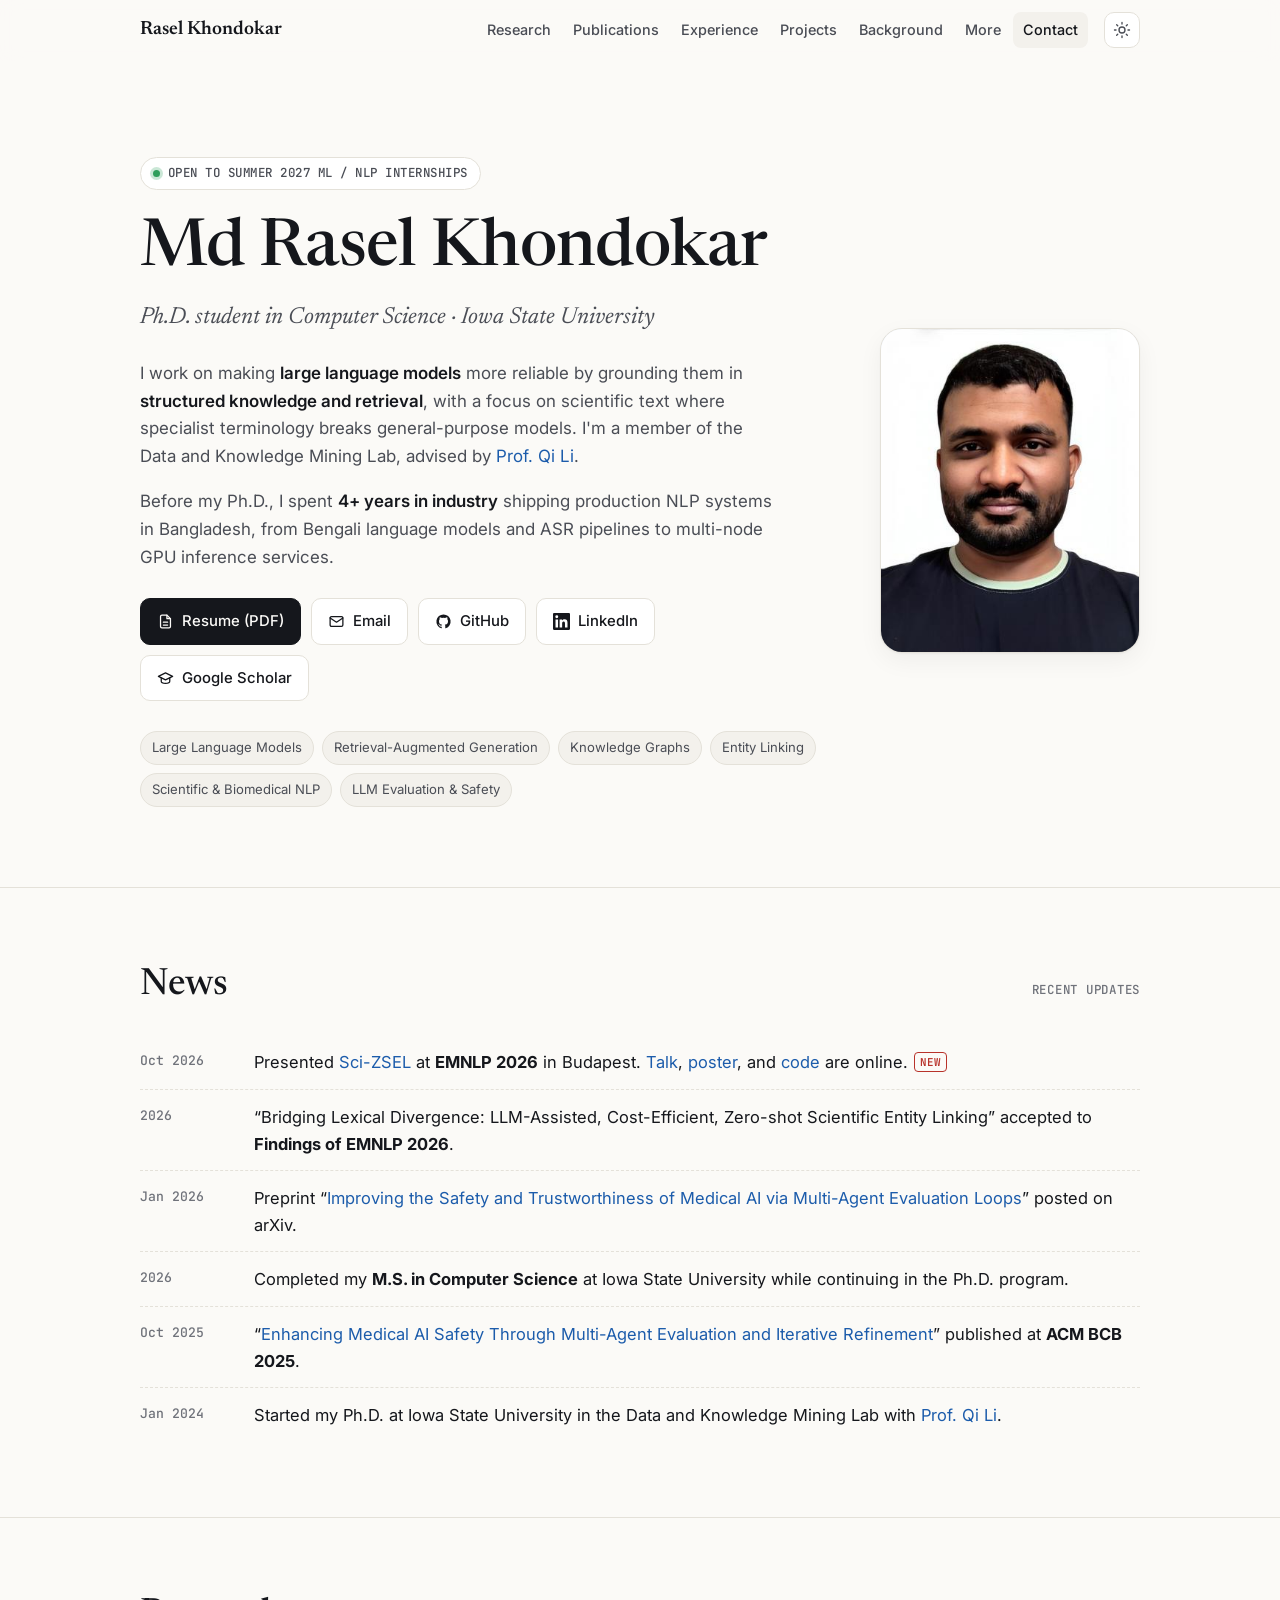
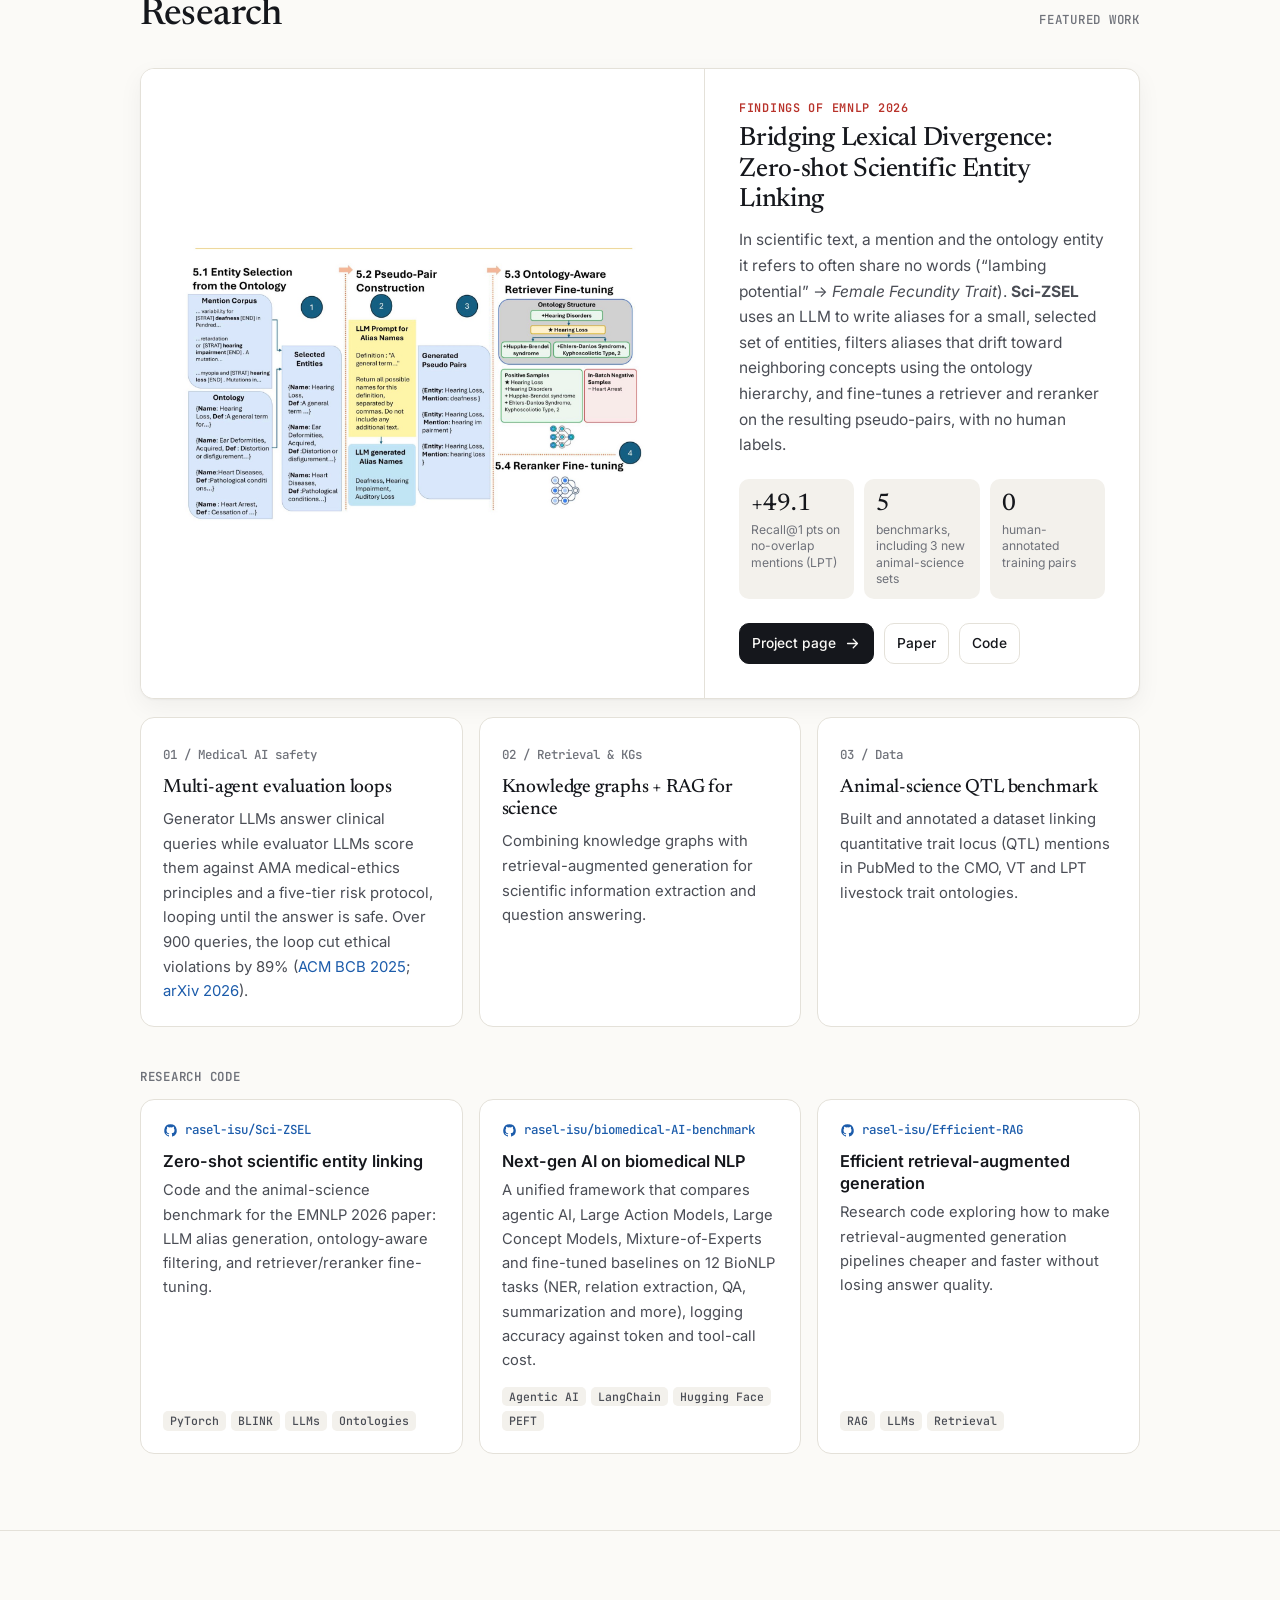
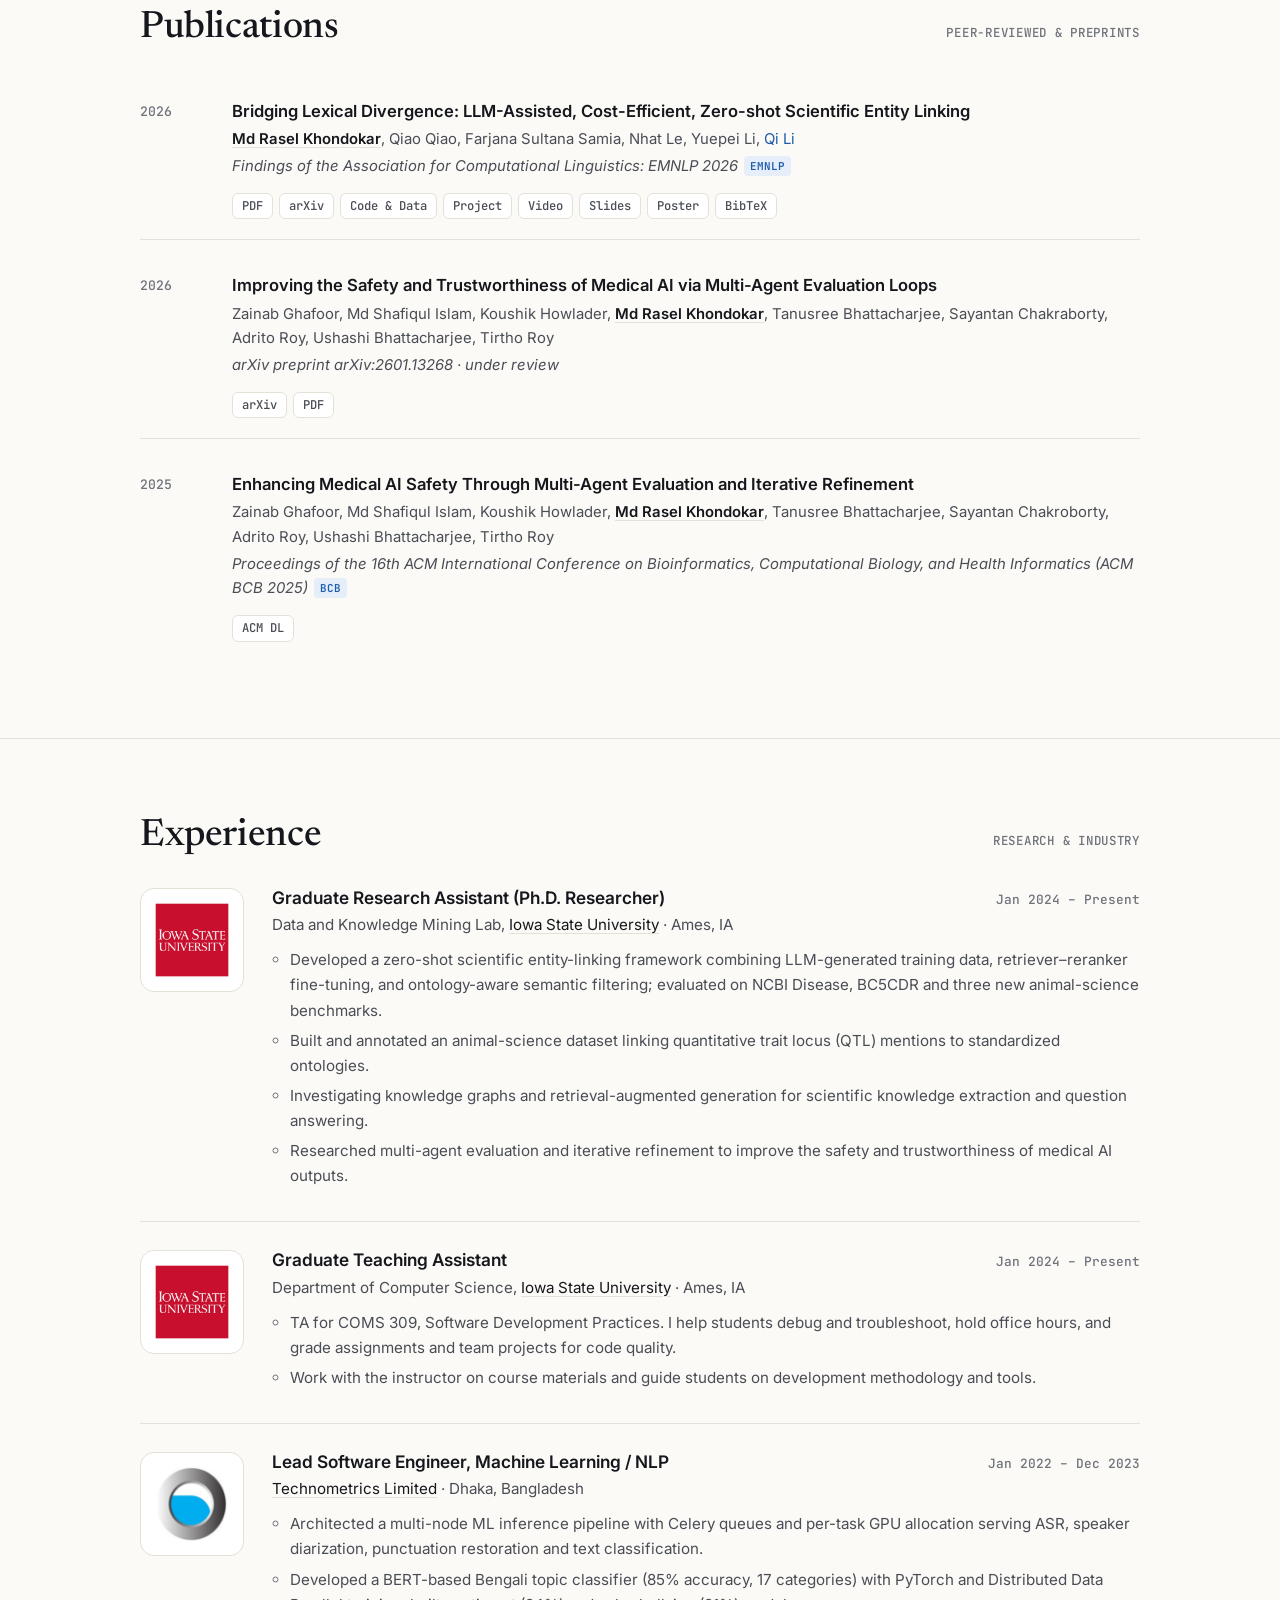
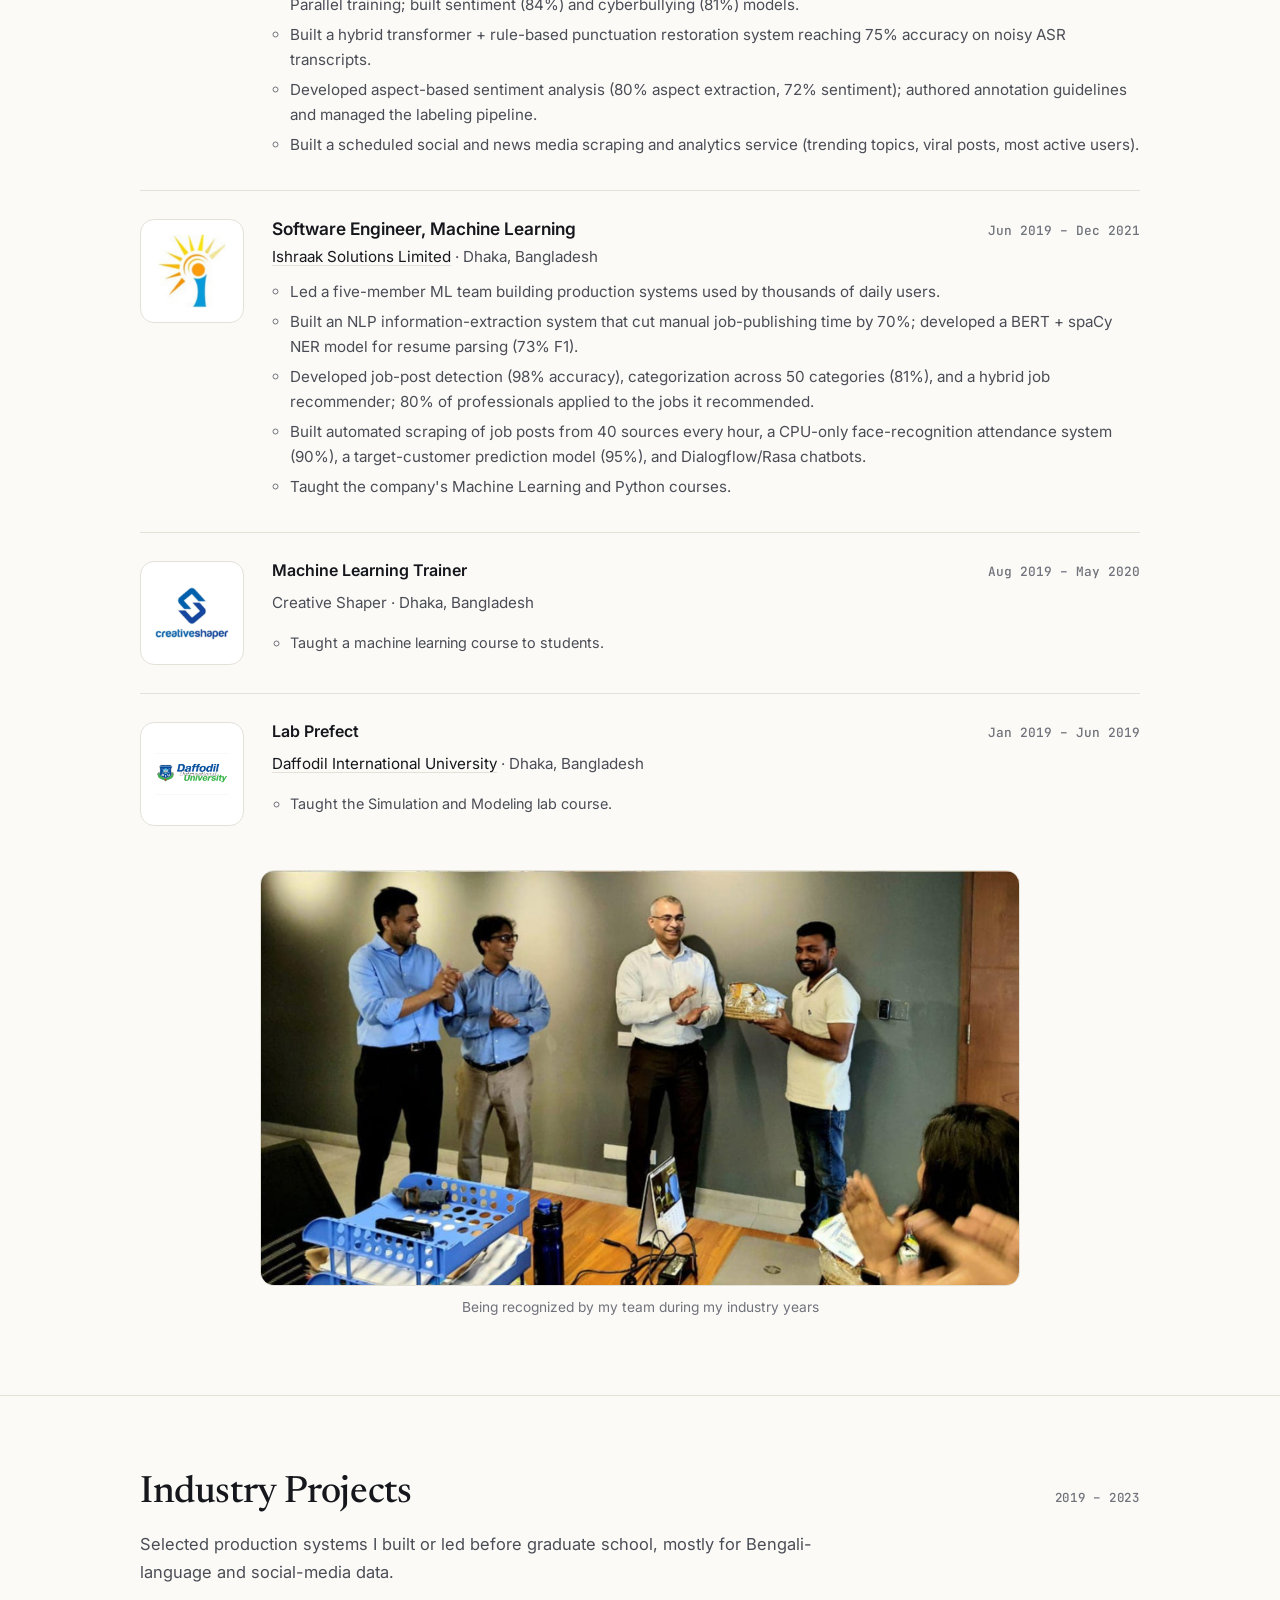
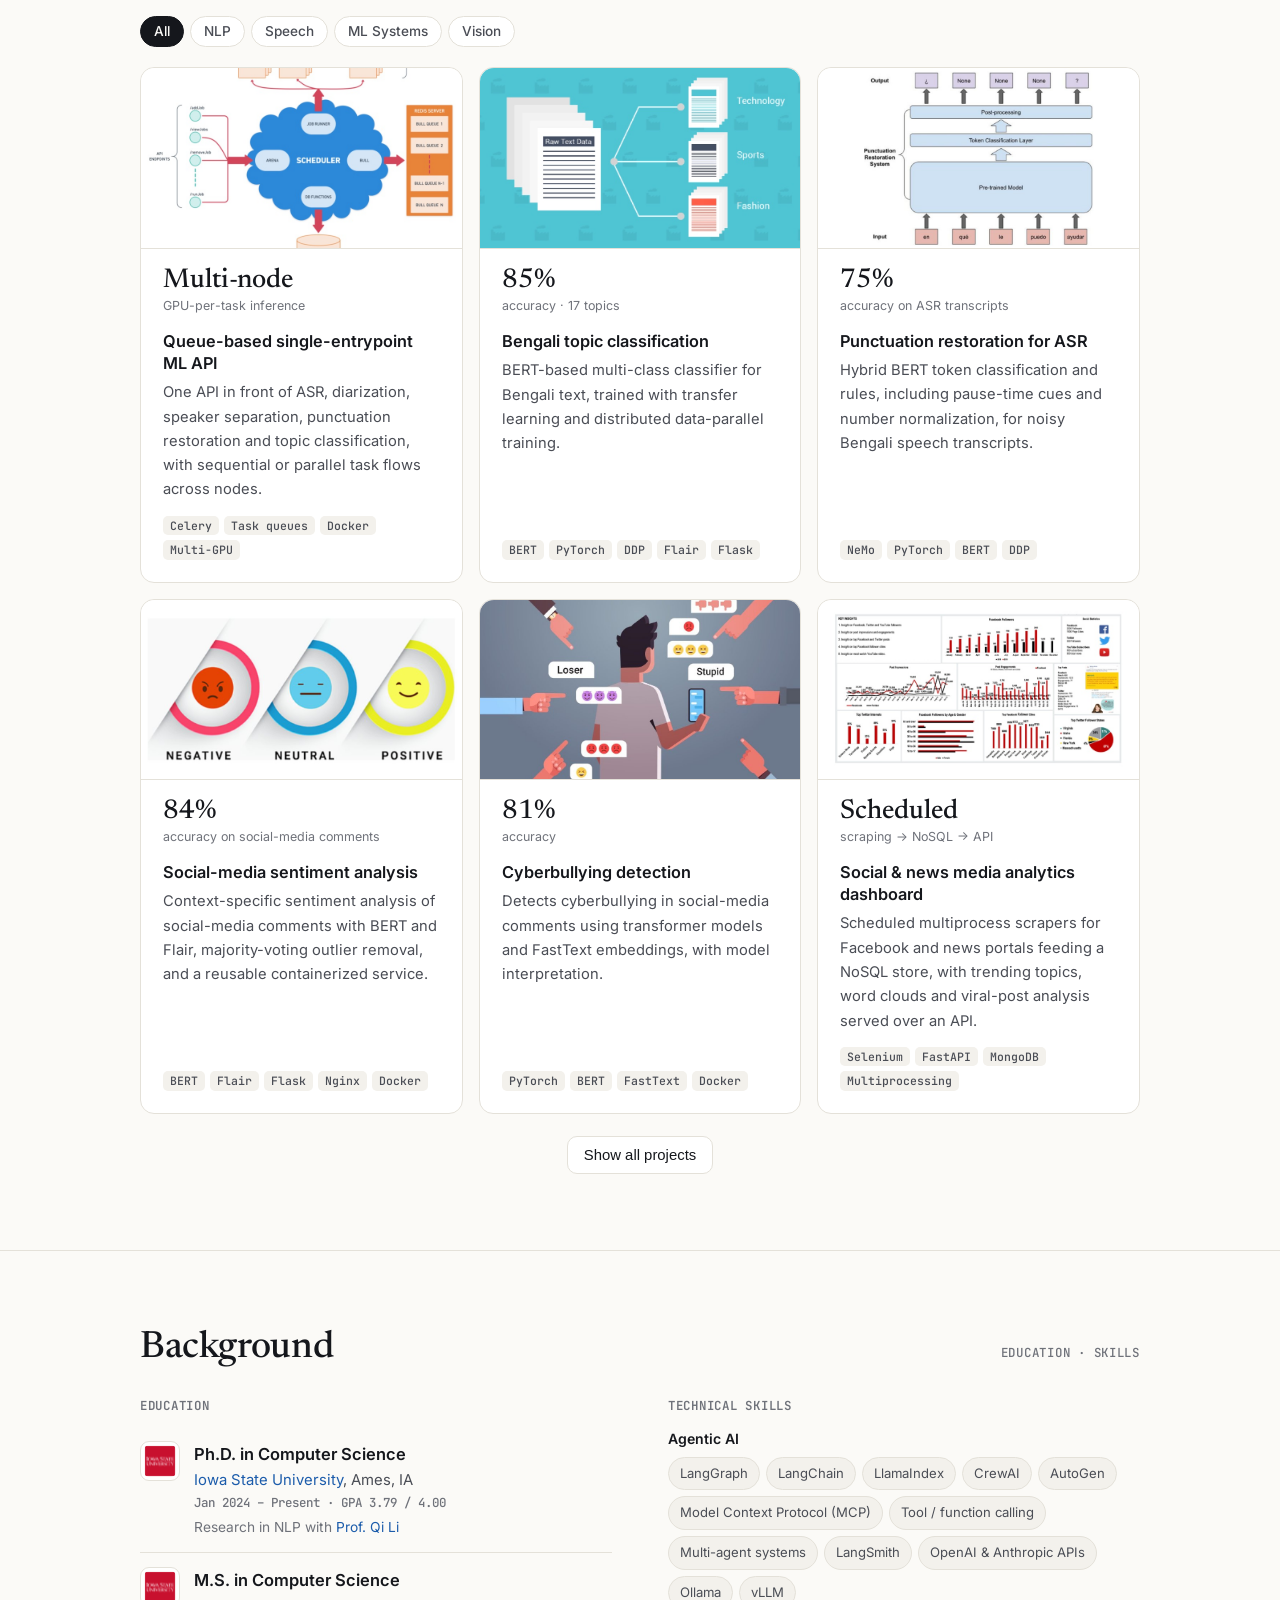
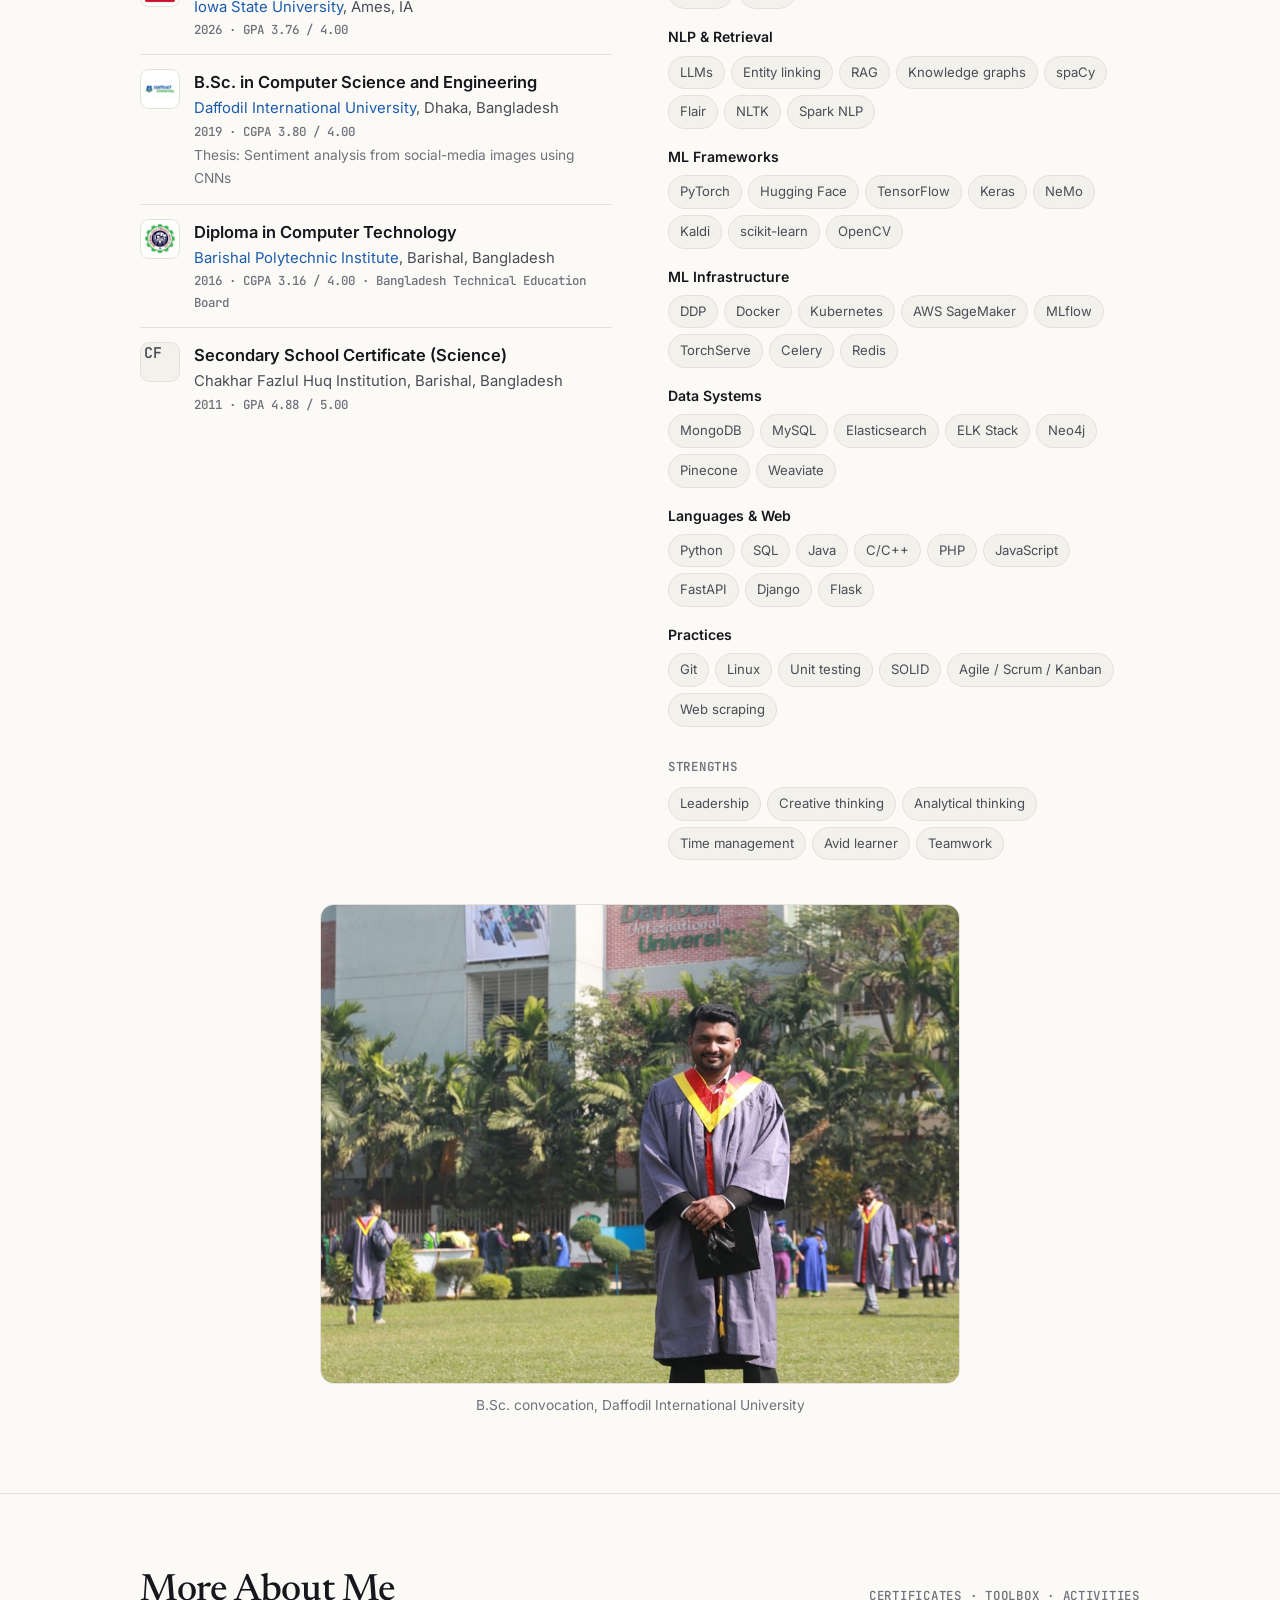
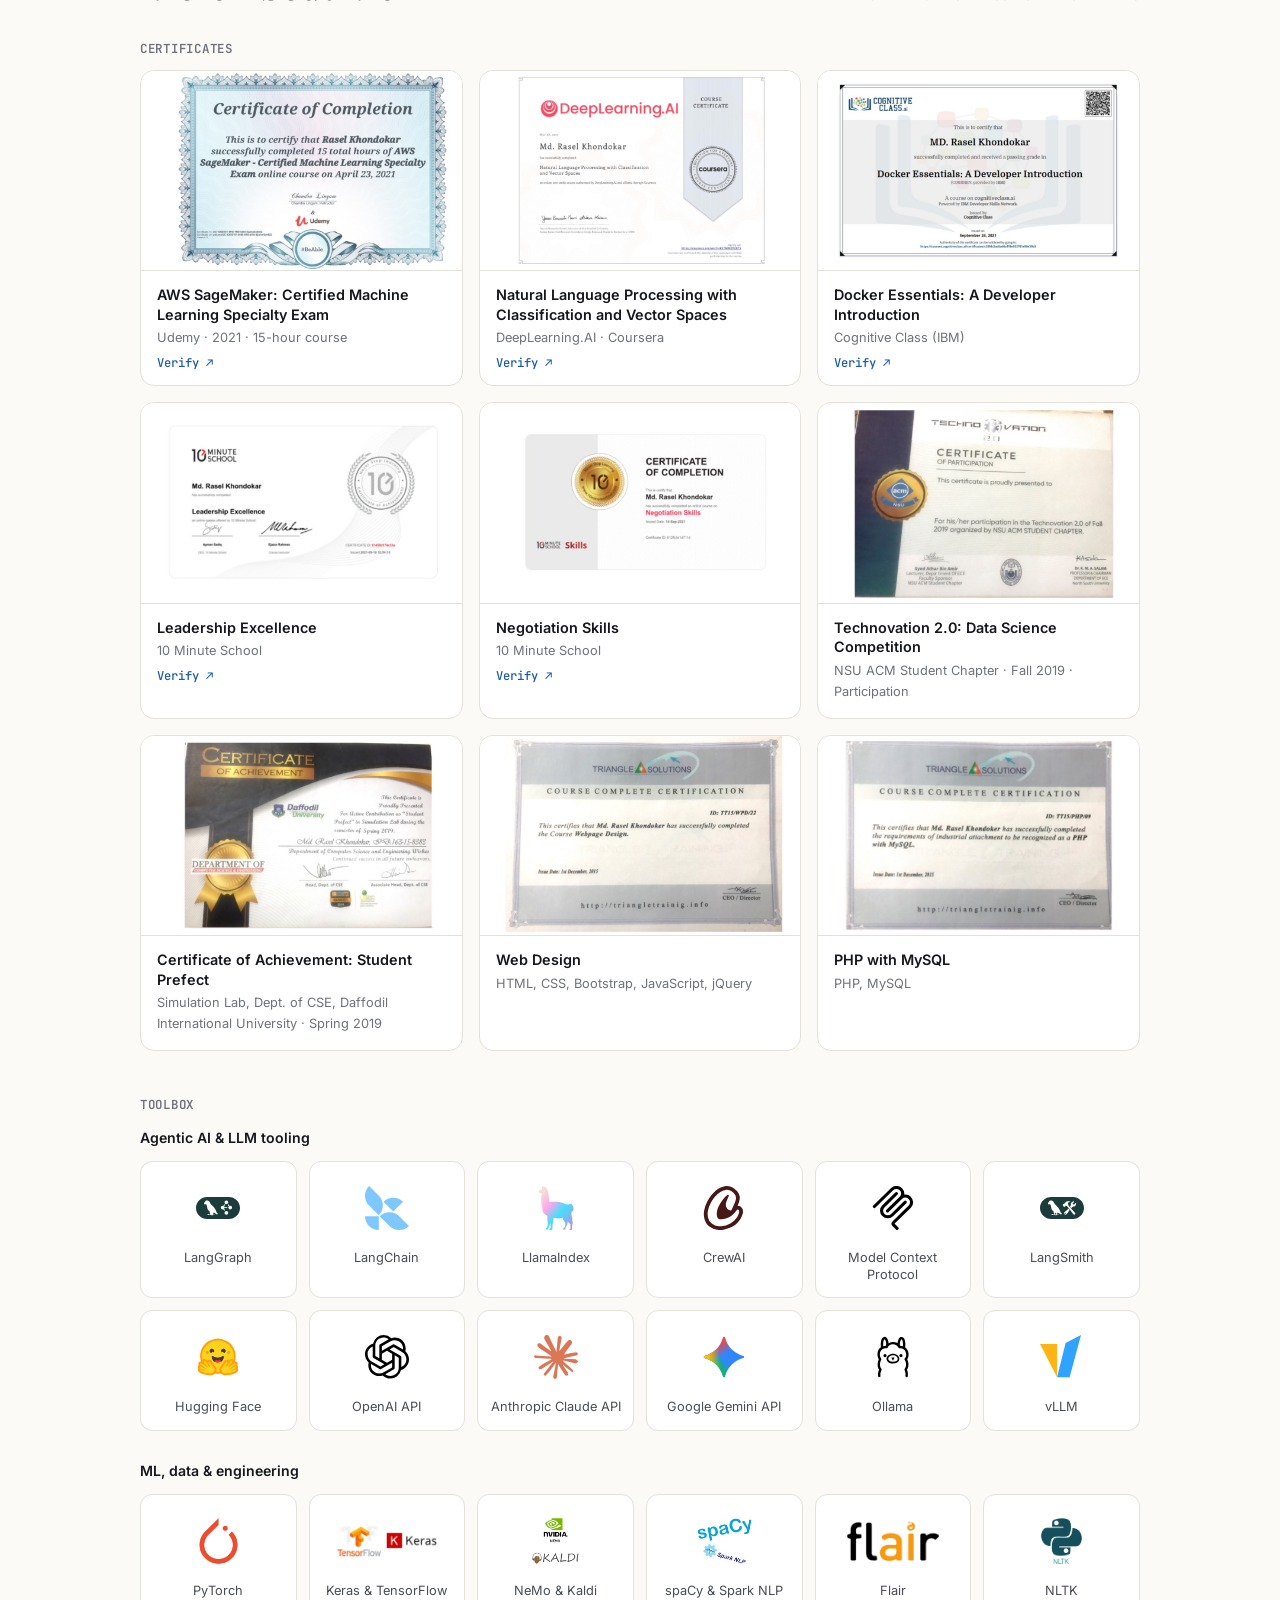
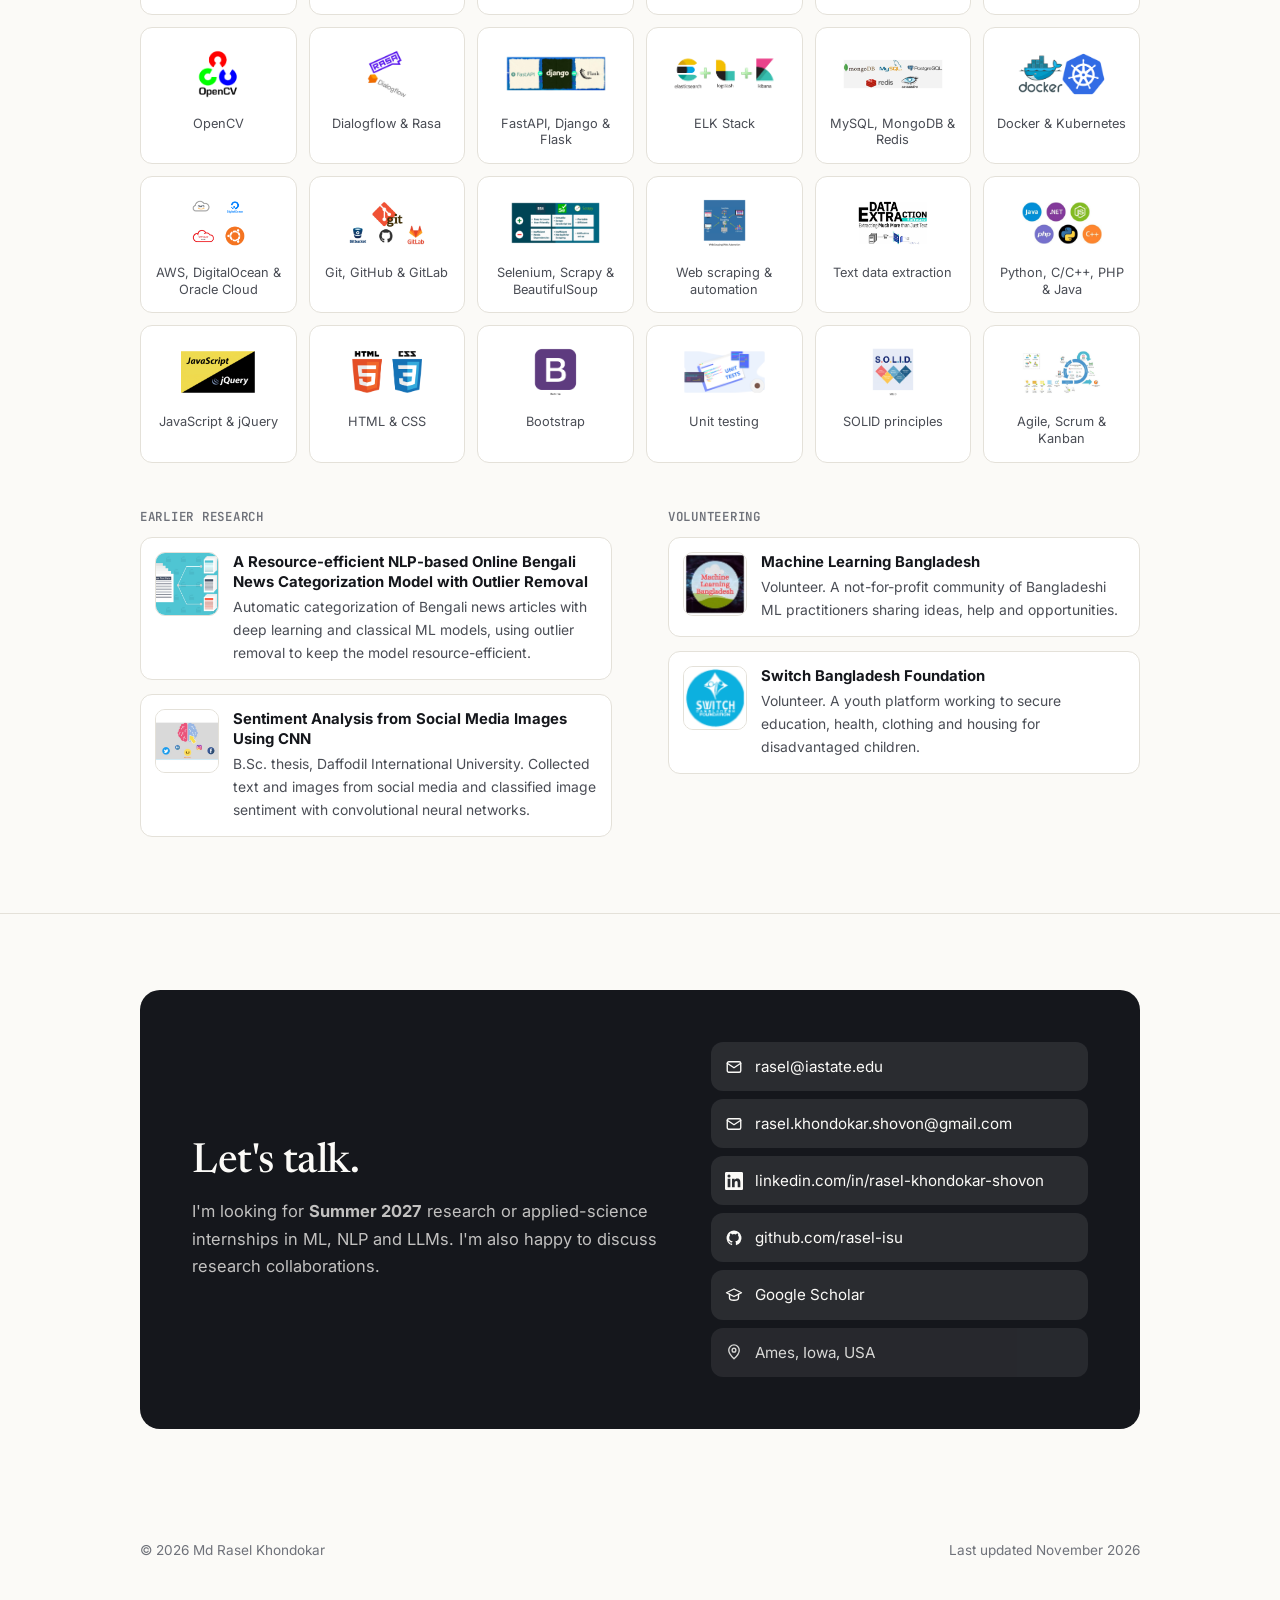
==== commit f2611e42: "Link organization names and logos to their websites Co-Authored-By: Claude Opus 5.5 <noreply@anthrop" ====
--- a/index.html
+++ b/index.html
@@ -14,7 +14,7 @@
   <link rel="preconnect" href="https://fonts.googleapis.com">
   <link rel="preconnect" href="https://fonts.gstatic.com" crossorigin>
   <link href="https://fonts.googleapis.com/css2?family=Inter:wght@400;500;600&family=JetBrains+Mono:wght@500;600&family=Newsreader:ital,opsz,wght@0,6..72,400;0,6..72,500;0,6..72,600;1,6..72,400&display=swap" rel="stylesheet">
-  <link rel="stylesheet" href="assets/css/style.css?v=20261101d">
+  <link rel="stylesheet" href="assets/css/style.css?v=20261101e">
   <script>
     // Apply saved theme before paint to avoid a flash.
     try { var t = localStorage.getItem('theme'); if (t === 'light' || t === 'dark') document.documentElement.setAttribute('data-theme', t); } catch (e) {}
@@ -259,9 +259,9 @@
         <div class="section-head reveal"><h2 id="exp-h">Experience</h2><span class="kicker">Research &amp; industry</span></div>
         <ol class="timeline">
           <li class="job current reveal">
-            <img class="org-logo" src="assets/img/logos/isu.png" alt="" loading="lazy" onerror="this.remove()">
+            <a class="org-logo-link" href="https://www.iastate.edu/" target="_blank" rel="noopener" aria-label="Iowa State University website"><img class="org-logo" src="assets/img/logos/isu.png" alt="" loading="lazy" onerror="this.remove()"></a>
             <div class="job-head"><h3>Graduate Research Assistant (Ph.D. Researcher)</h3><span class="when">Jan 2024 – Present</span></div>
-            <p class="org">Data and Knowledge Mining Lab, Iowa State University · Ames, IA</p>
+            <p class="org">Data and Knowledge Mining Lab, <a href="https://www.iastate.edu/" target="_blank" rel="noopener">Iowa State University</a> · Ames, IA</p>
             <ul>
               <li>Developed a zero-shot scientific entity-linking framework combining LLM-generated training data, retriever–reranker fine-tuning, and ontology-aware semantic filtering; evaluated on NCBI Disease, BC5CDR and three new animal-science benchmarks.</li>
               <li>Built and annotated an animal-science dataset linking quantitative trait locus (QTL) mentions to standardized ontologies.</li>
@@ -270,18 +270,18 @@
             </ul>
           </li>
           <li class="job current reveal">
-            <img class="org-logo" src="assets/img/logos/isu.png" alt="" loading="lazy" onerror="this.remove()">
+            <a class="org-logo-link" href="https://www.iastate.edu/" target="_blank" rel="noopener" aria-label="Iowa State University website"><img class="org-logo" src="assets/img/logos/isu.png" alt="" loading="lazy" onerror="this.remove()"></a>
             <div class="job-head"><h3>Graduate Teaching Assistant</h3><span class="when">Jan 2024 – Present</span></div>
-            <p class="org">Department of Computer Science, Iowa State University · Ames, IA</p>
+            <p class="org">Department of Computer Science, <a href="https://www.iastate.edu/" target="_blank" rel="noopener">Iowa State University</a> · Ames, IA</p>
             <ul>
               <li>TA for COMS 309, Software Development Practices. I help students debug and troubleshoot, hold office hours, and grade assignments and team projects for code quality.</li>
               <li>Work with the instructor on course materials and guide students on development methodology and tools.</li>
             </ul>
           </li>
           <li class="job reveal">
-            <img class="org-logo" src="assets/img/logos/technometrics.png" alt="" loading="lazy" onerror="this.remove()">
+            <a class="org-logo-link" href="https://technometrics.net/" target="_blank" rel="noopener" aria-label="Technometrics Limited website"><img class="org-logo" src="assets/img/logos/technometrics.png" alt="" loading="lazy" onerror="this.remove()"></a>
             <div class="job-head"><h3>Lead Software Engineer, Machine Learning / NLP</h3><span class="when">Jan 2022 – Dec 2023</span></div>
-            <p class="org">Technometrics Limited · Dhaka, Bangladesh</p>
+            <p class="org"><a href="https://technometrics.net/" target="_blank" rel="noopener">Technometrics Limited</a> · Dhaka, Bangladesh</p>
             <ul>
               <li>Architected a multi-node ML inference pipeline with Celery queues and per-task GPU allocation serving ASR, speaker diarization, punctuation restoration and text classification.</li>
               <li>Developed a BERT-based Bengali topic classifier (85% accuracy, 17 categories) with PyTorch and Distributed Data Parallel training; built sentiment (84%) and cyberbullying (81%) models.</li>
@@ -291,9 +291,9 @@
             </ul>
           </li>
           <li class="job reveal">
-            <img class="org-logo" src="assets/img/logos/ishraak.png" alt="" loading="lazy" onerror="this.remove()">
+            <a class="org-logo-link" href="https://ishraak.com/" target="_blank" rel="noopener" aria-label="Ishraak Solutions Limited website"><img class="org-logo" src="assets/img/logos/ishraak.png" alt="" loading="lazy" onerror="this.remove()"></a>
             <div class="job-head"><h3>Software Engineer, Machine Learning</h3><span class="when">Jun 2019 – Dec 2021</span></div>
-            <p class="org">Ishraak Solutions Limited · Dhaka, Bangladesh</p>
+            <p class="org"><a href="https://ishraak.com/" target="_blank" rel="noopener">Ishraak Solutions Limited</a> · Dhaka, Bangladesh</p>
             <ul>
               <li>Led a five-member ML team building production systems used by thousands of daily users.</li>
               <li>Built an NLP information-extraction system that cut manual job-publishing time by 70%; developed a BERT + spaCy NER model for resume parsing (73% F1).</li>
@@ -309,9 +309,9 @@
             <ul><li>Taught a machine learning course to students.</li></ul>
           </li>
           <li class="job job-compact reveal">
-            <img class="org-logo" src="assets/img/logos/diu.png" alt="" loading="lazy" onerror="this.remove()">
+            <a class="org-logo-link" href="https://daffodilvarsity.edu.bd/" target="_blank" rel="noopener" aria-label="Daffodil International University website"><img class="org-logo" src="assets/img/logos/diu.png" alt="" loading="lazy" onerror="this.remove()"></a>
             <div class="job-head"><h3>Lab Prefect</h3><span class="when">Jan 2019 – Jun 2019</span></div>
-            <p class="org">Daffodil International University · Dhaka, Bangladesh</p>
+            <p class="org"><a href="https://daffodilvarsity.edu.bd/" target="_blank" rel="noopener">Daffodil International University</a> · Dhaka, Bangladesh</p>
             <ul><li>Taught the Simulation and Modeling lab course.</li></ul>
           </li>
         </ol>
@@ -438,8 +438,8 @@
           <div class="reveal">
             <h3 class="sub-h">Education</h3>
             <ul class="edu">
-              <li><img class="edu-logo" src="assets/img/logos/isu.png" alt="" loading="lazy" onerror="this.remove()"><div><b>Ph.D. in Computer Science</b><span>Iowa State University, Ames, IA</span><span class="meta">Jan 2024 – Present · GPA 3.79 / 4.00</span><span class="note">Research in NLP with <a href="https://www.cs.iastate.edu/people/qi-li" target="_blank" rel="noopener">Prof. Qi Li</a></span></div></li>
-              <li><img class="edu-logo" src="assets/img/logos/isu.png" alt="" loading="lazy" onerror="this.remove()"><div><b>M.S. in Computer Science</b><span>Iowa State University, Ames, IA</span><span class="meta">2026 · GPA 3.76 / 4.00</span></div></li>
+              <li><img class="edu-logo" src="assets/img/logos/isu.png" alt="" loading="lazy" onerror="this.remove()"><div><b>Ph.D. in Computer Science</b><span><a href="https://www.iastate.edu/" target="_blank" rel="noopener">Iowa State University</a>, Ames, IA</span><span class="meta">Jan 2024 – Present · GPA 3.79 / 4.00</span><span class="note">Research in NLP with <a href="https://www.cs.iastate.edu/people/qi-li" target="_blank" rel="noopener">Prof. Qi Li</a></span></div></li>
+              <li><img class="edu-logo" src="assets/img/logos/isu.png" alt="" loading="lazy" onerror="this.remove()"><div><b>M.S. in Computer Science</b><span><a href="https://www.iastate.edu/" target="_blank" rel="noopener">Iowa State University</a>, Ames, IA</span><span class="meta">2026 · GPA 3.76 / 4.00</span></div></li>
               <li><img class="edu-logo" src="assets/img/logos/diu.png" alt="" loading="lazy" onerror="this.remove()"><div><b>B.Sc. in Computer Science and Engineering</b><span><a href="https://daffodilvarsity.edu.bd/" target="_blank" rel="noopener">Daffodil International University</a>, Dhaka, Bangladesh</span><span class="meta">2019 · CGPA 3.80 / 4.00</span><span class="note">Thesis: Sentiment analysis from social-media images using CNNs</span></div></li>
               <li><img class="edu-logo" src="assets/img/logos/bpi.png" alt="" loading="lazy" onerror="this.remove()"><div><b>Diploma in Computer Technology</b><span><a href="http://bpi.barisal.gov.bd/" target="_blank" rel="noopener">Barishal Polytechnic Institute</a>, Barishal, Bangladesh</span><span class="meta">2016 · CGPA 3.16 / 4.00 · Bangladesh Technical Education Board</span></div></li>
               <li><span class="edu-logo org-mono" aria-hidden="true">CF</span><div><b>Secondary School Certificate (Science)</b><span>Chakhar Fazlul Huq Institution, Barishal, Bangladesh</span><span class="meta">2011 · GPA 4.88 / 5.00</span></div></li>
--- a/assets/css/style.css
+++ b/assets/css/style.css
@@ -254,19 +254,23 @@
 .job:first-child { padding-top: 0; }
 .job:last-child { border-bottom: 0; padding-bottom: 0; }
 .job > * { grid-column: 2; }
-.job > .org-logo {
-  grid-column: 1; grid-row: 1 / span 3; align-self: start;
+.job > .org-logo-link { grid-column: 1; grid-row: 1 / span 3; align-self: start; display: block; border-radius: 14px; }
+.job > .org-logo-link:hover .org-logo { border-color: var(--ink-3); }
+.job > .org-logo, .job > .org-logo-link > .org-logo {
+  grid-column: 1; grid-row: 1 / span 3; align-self: start; display: block;
   width: 104px; height: 104px; object-fit: contain;
   background: #fff; border: 1px solid var(--line); border-radius: 14px; padding: 12px;
 }
 @media (max-width: 600px) {
   .job { grid-template-columns: 60px minmax(0, 1fr); column-gap: 16px; }
-  .job > .org-logo { width: 60px; height: 60px; padding: 6px; border-radius: 12px; }
+  .job > .org-logo, .job > .org-logo-link > .org-logo { width: 60px; height: 60px; padding: 6px; border-radius: 12px; }
 }
 .job-head { display: flex; justify-content: space-between; gap: 6px 18px; flex-wrap: wrap; align-items: baseline; }
 .job h3 { font-family: var(--sans); font-size: 1.08rem; font-weight: 600; letter-spacing: 0; }
 .job .when { font: 500 .8rem/1.6 var(--mono); color: var(--ink-3); white-space: nowrap; }
 .job .org { color: var(--ink-2); font-size: .95rem; margin: 2px 0 10px; }
+.job .org a { color: var(--ink); text-decoration: underline; text-decoration-color: var(--line); text-underline-offset: 3px; }
+.job .org a:hover { color: var(--accent); text-decoration-color: currentColor; }
 .job ul { margin: 0; padding-left: 18px; color: var(--ink-2); font-size: .95rem; }
 .job li { margin-bottom: 5px; }
 .job li::marker { color: var(--ink-3); }
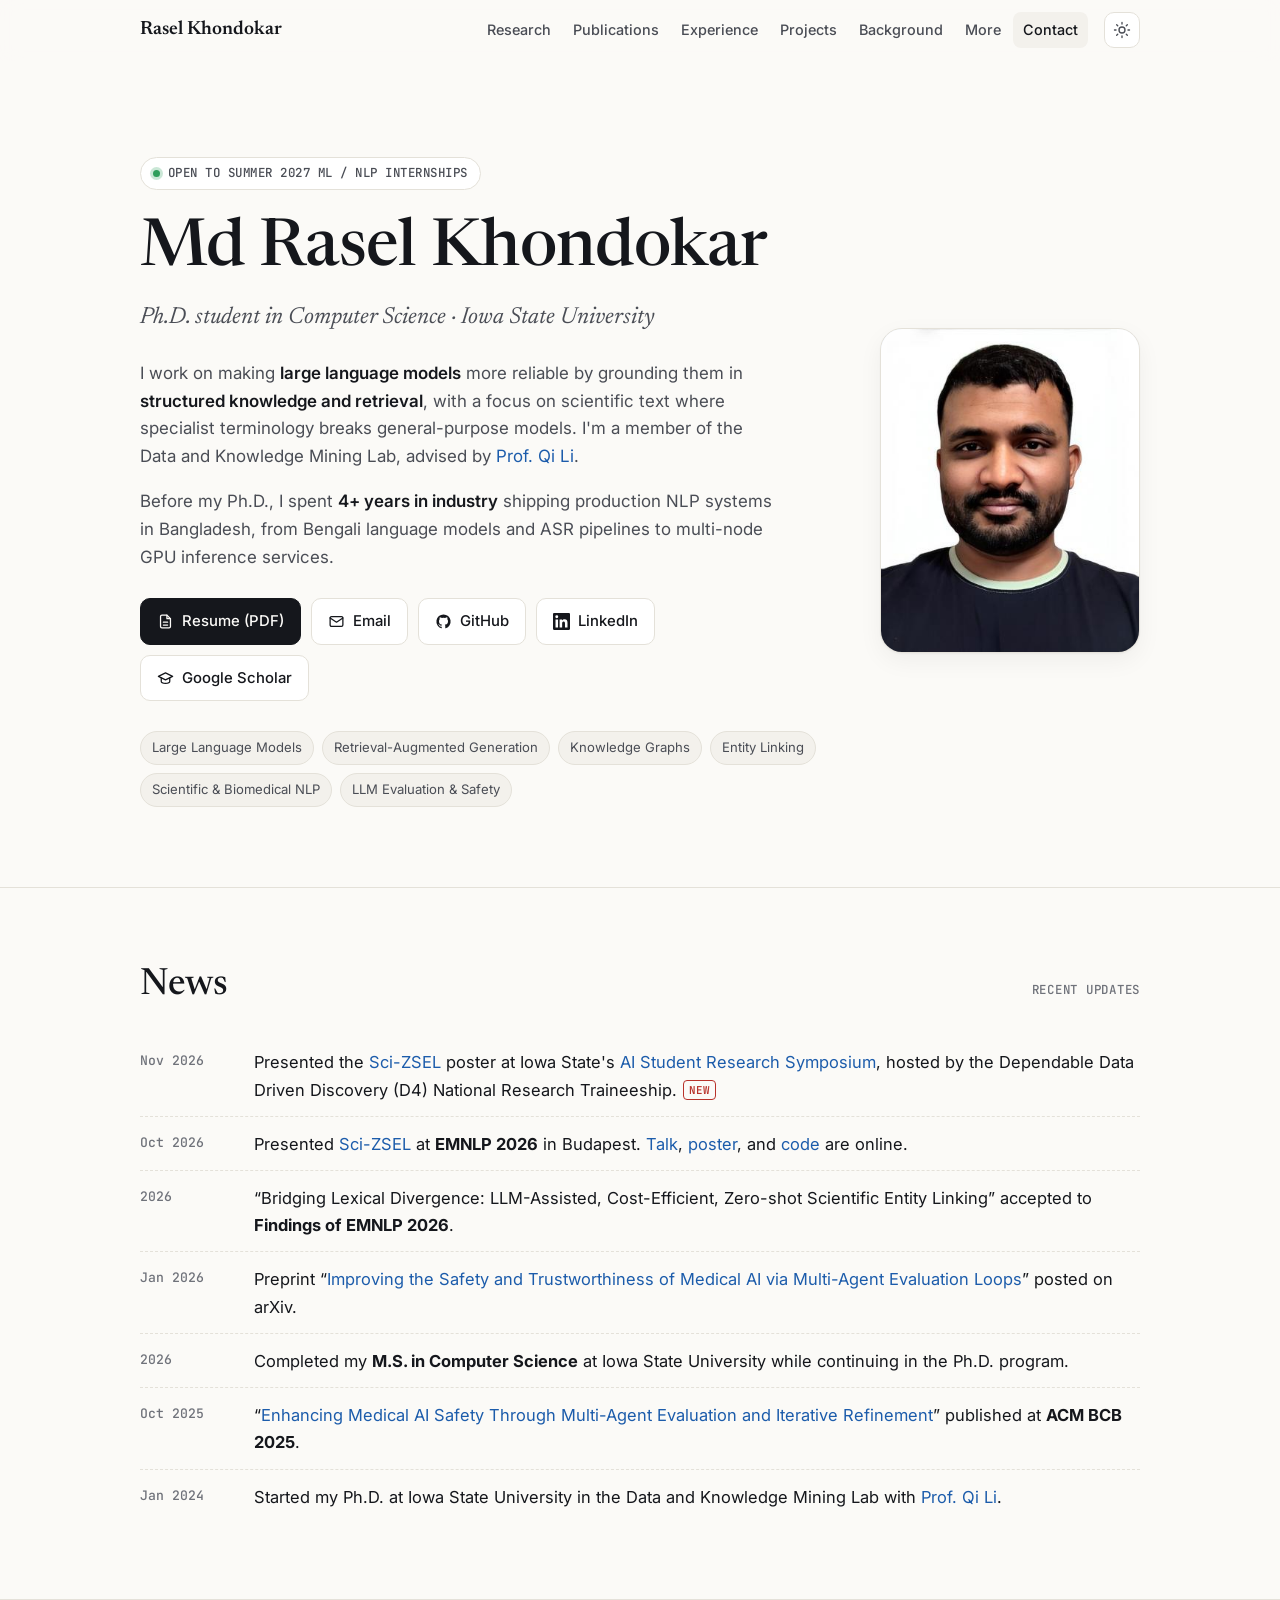
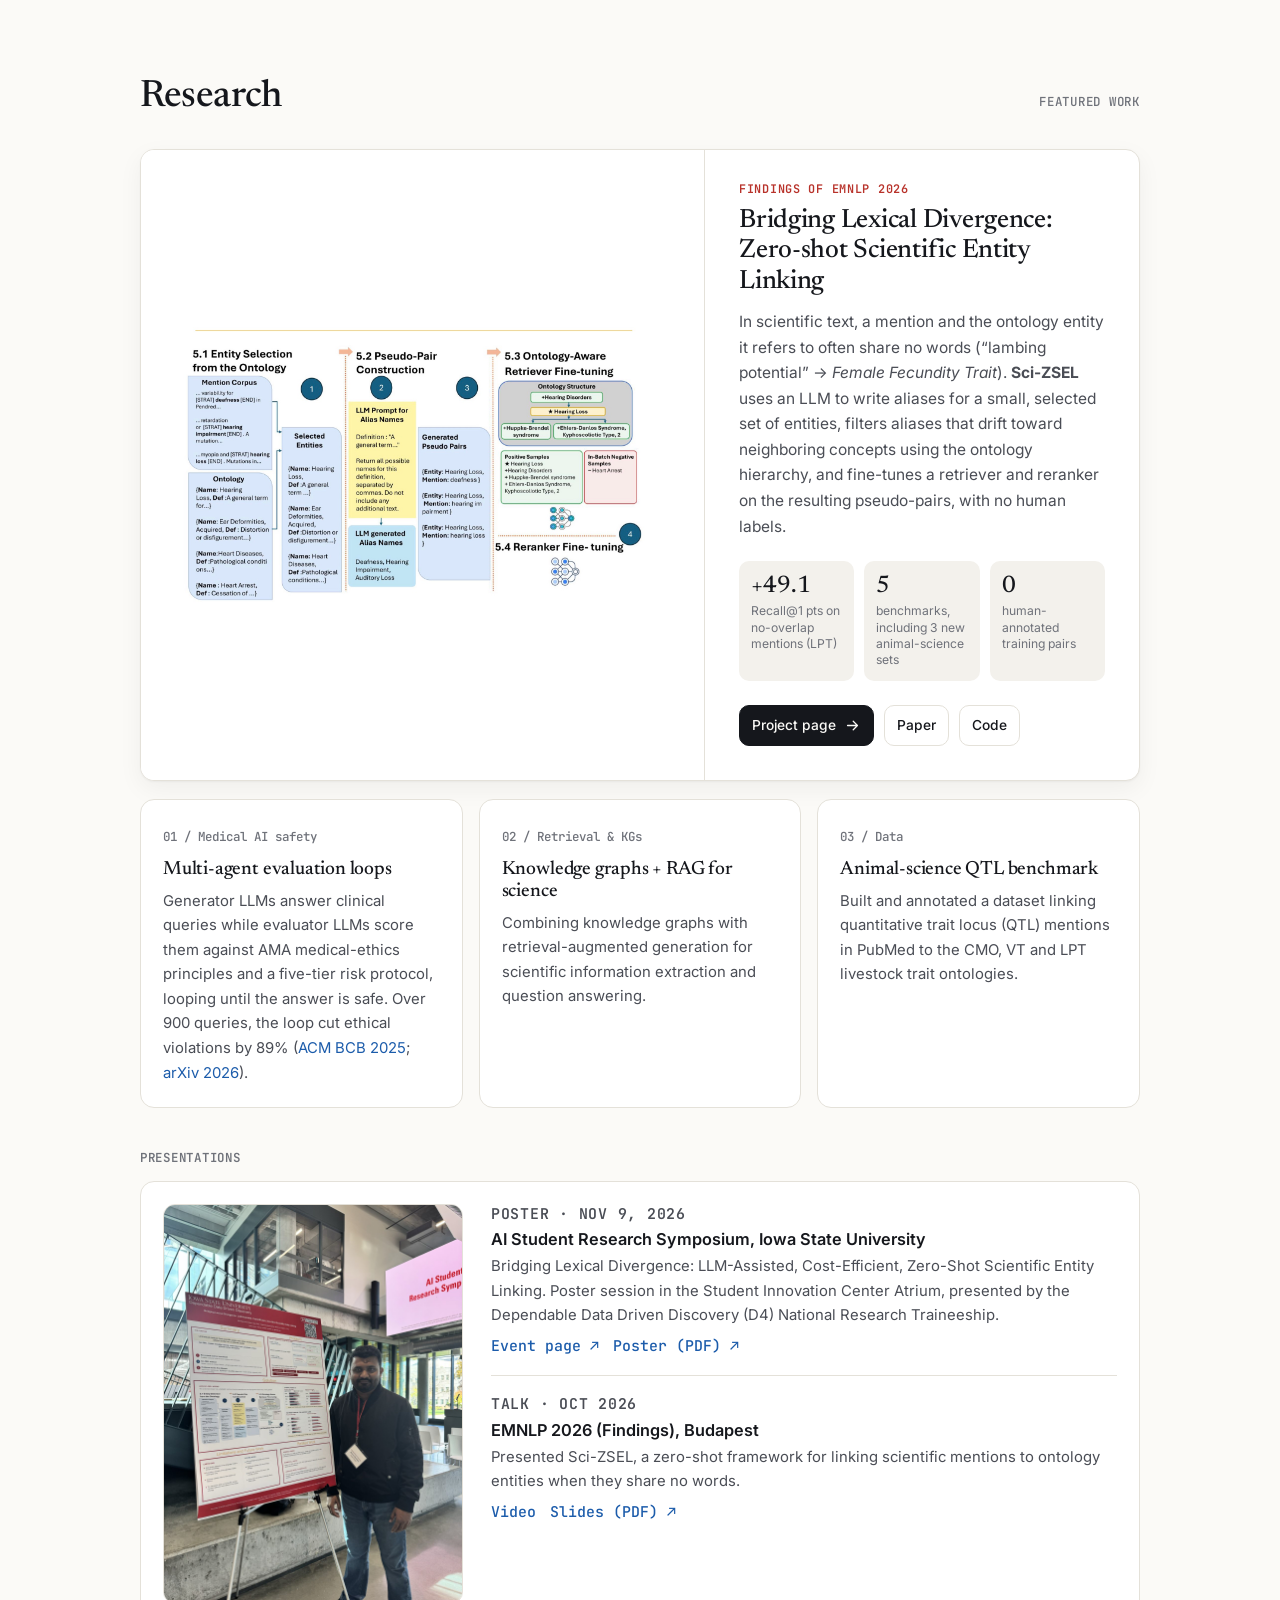
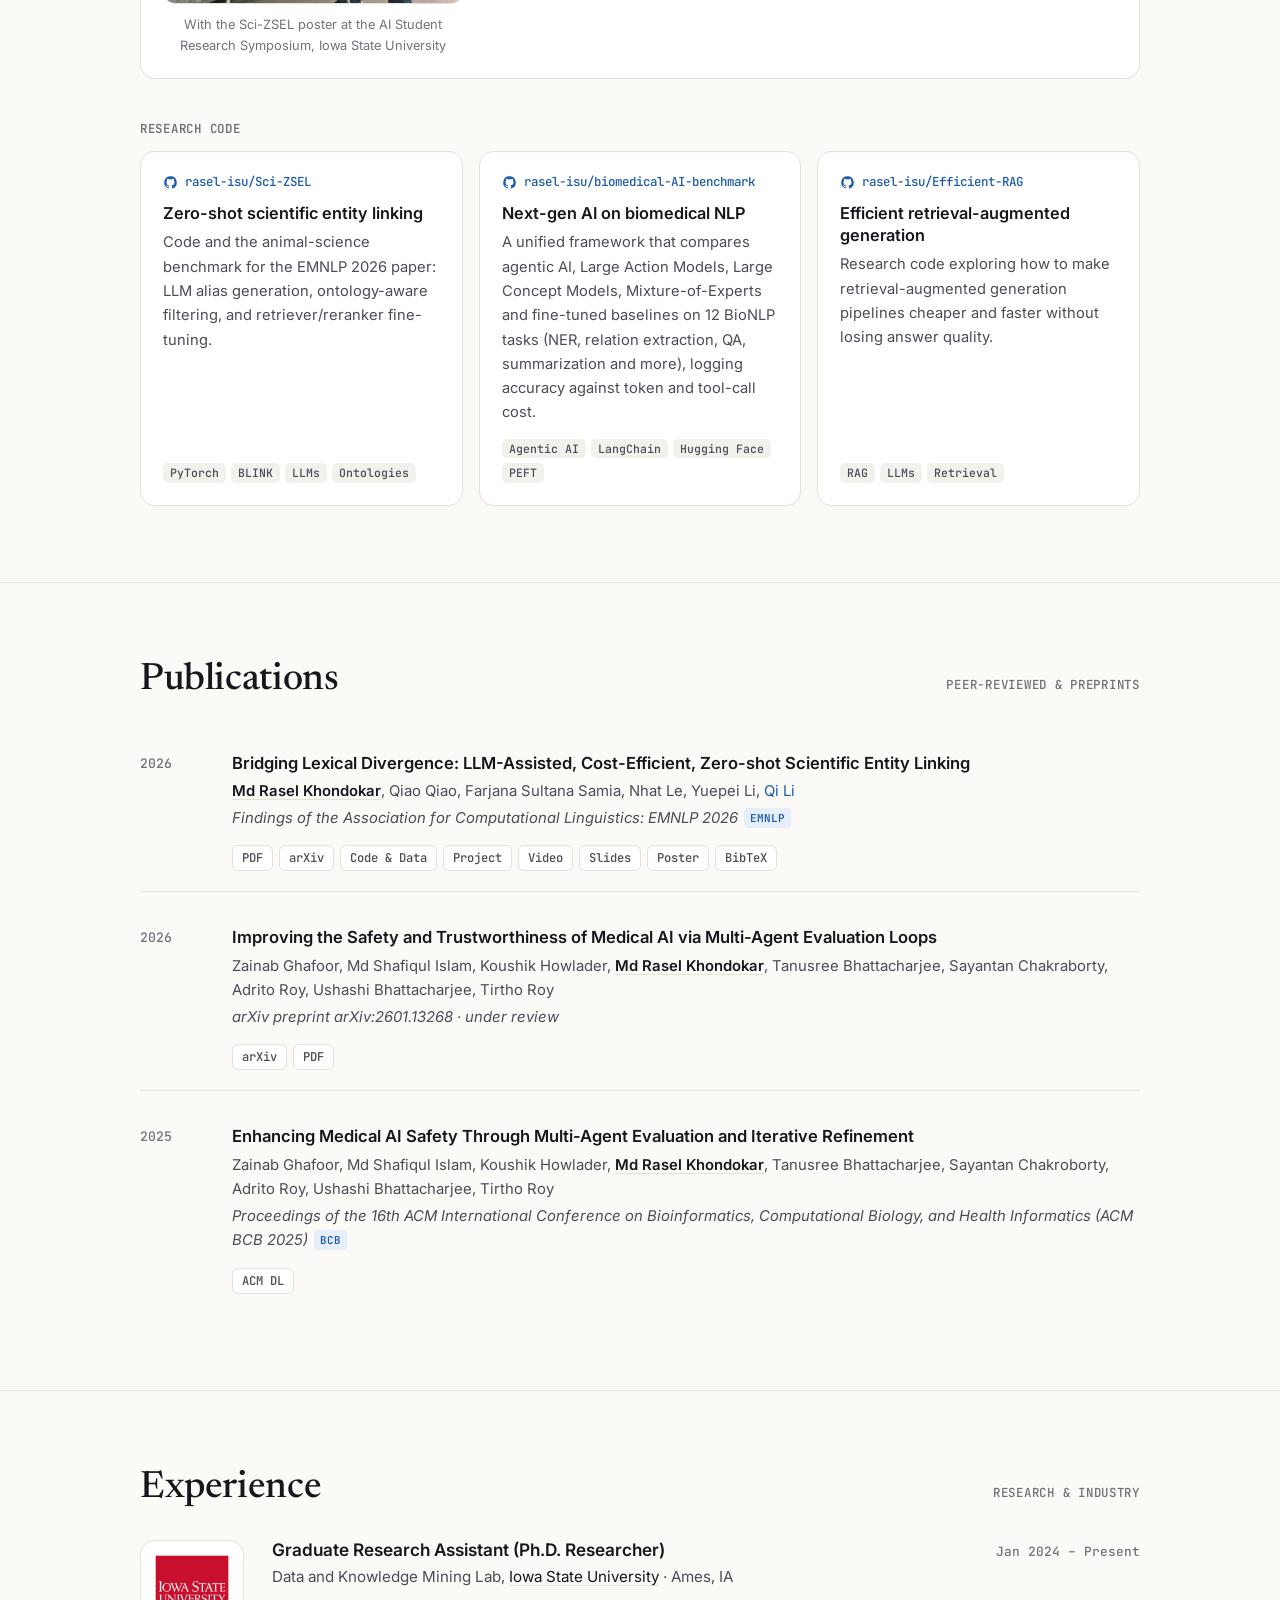
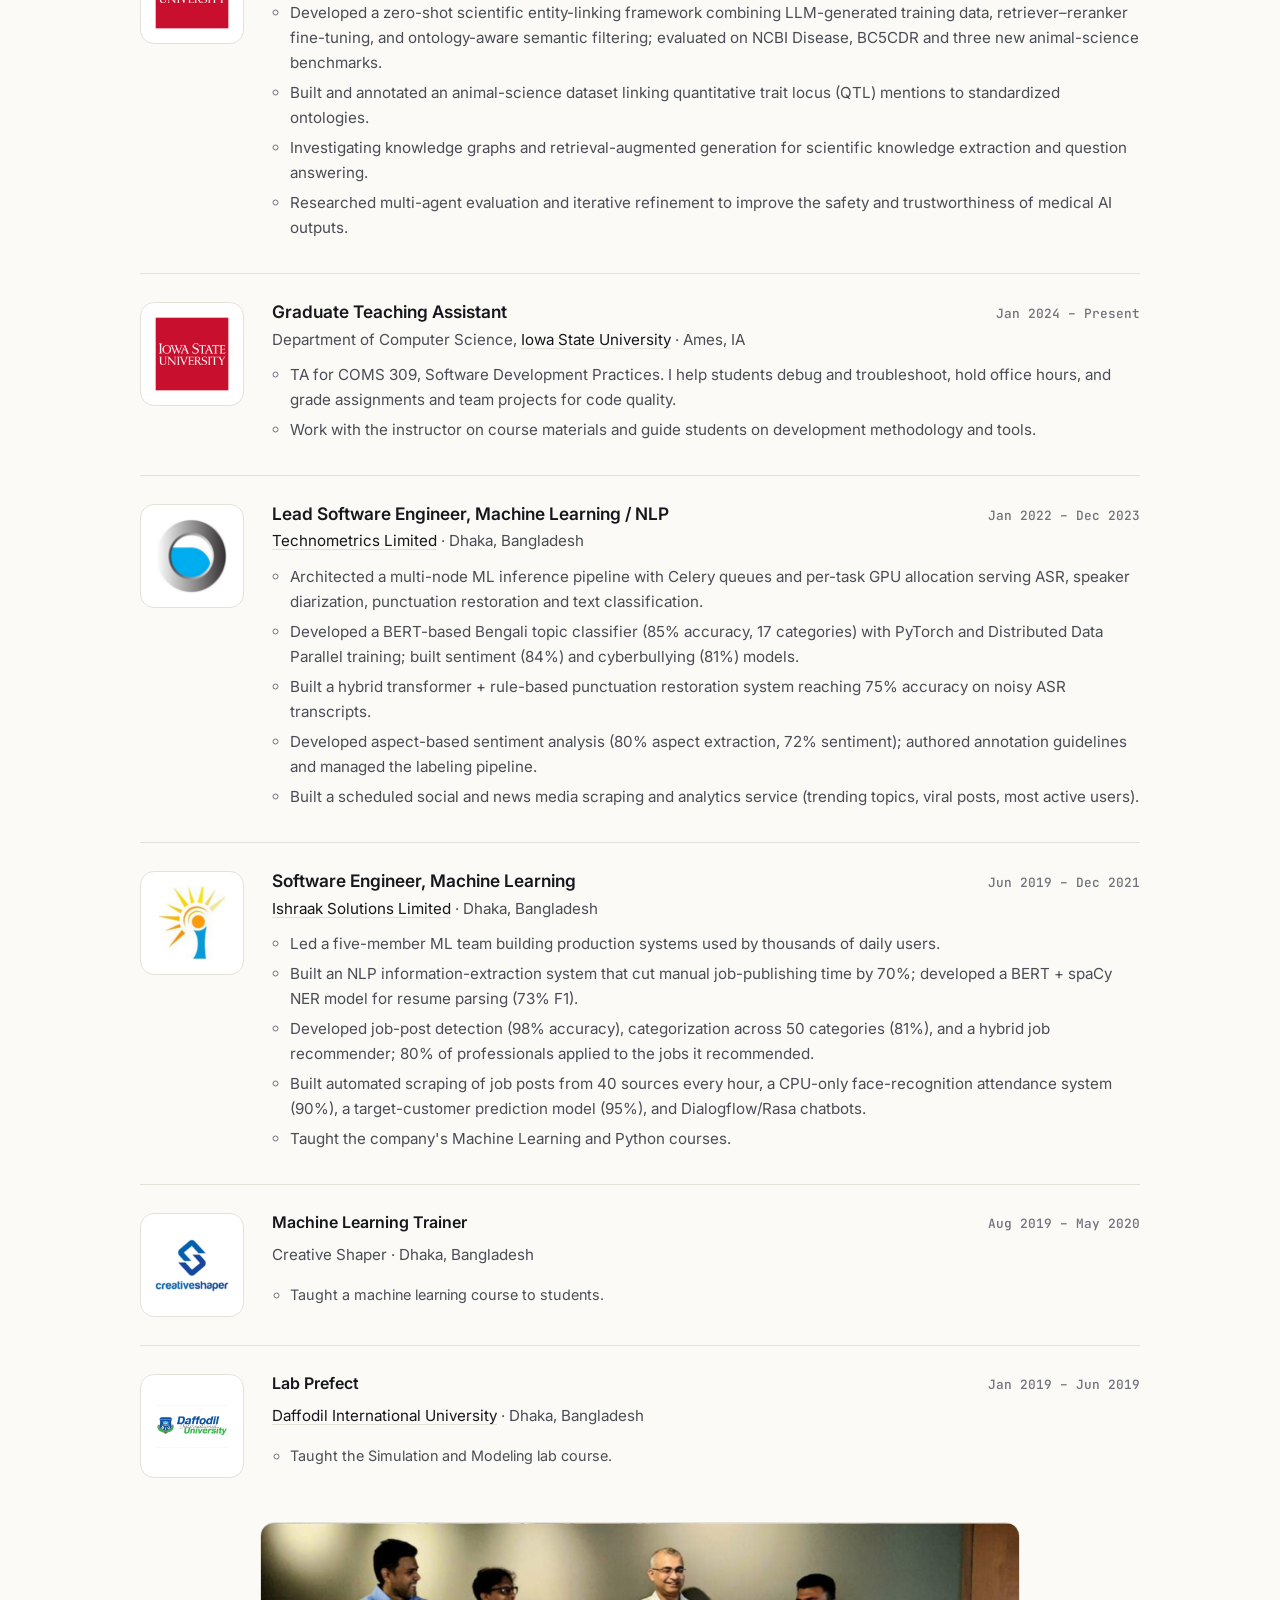
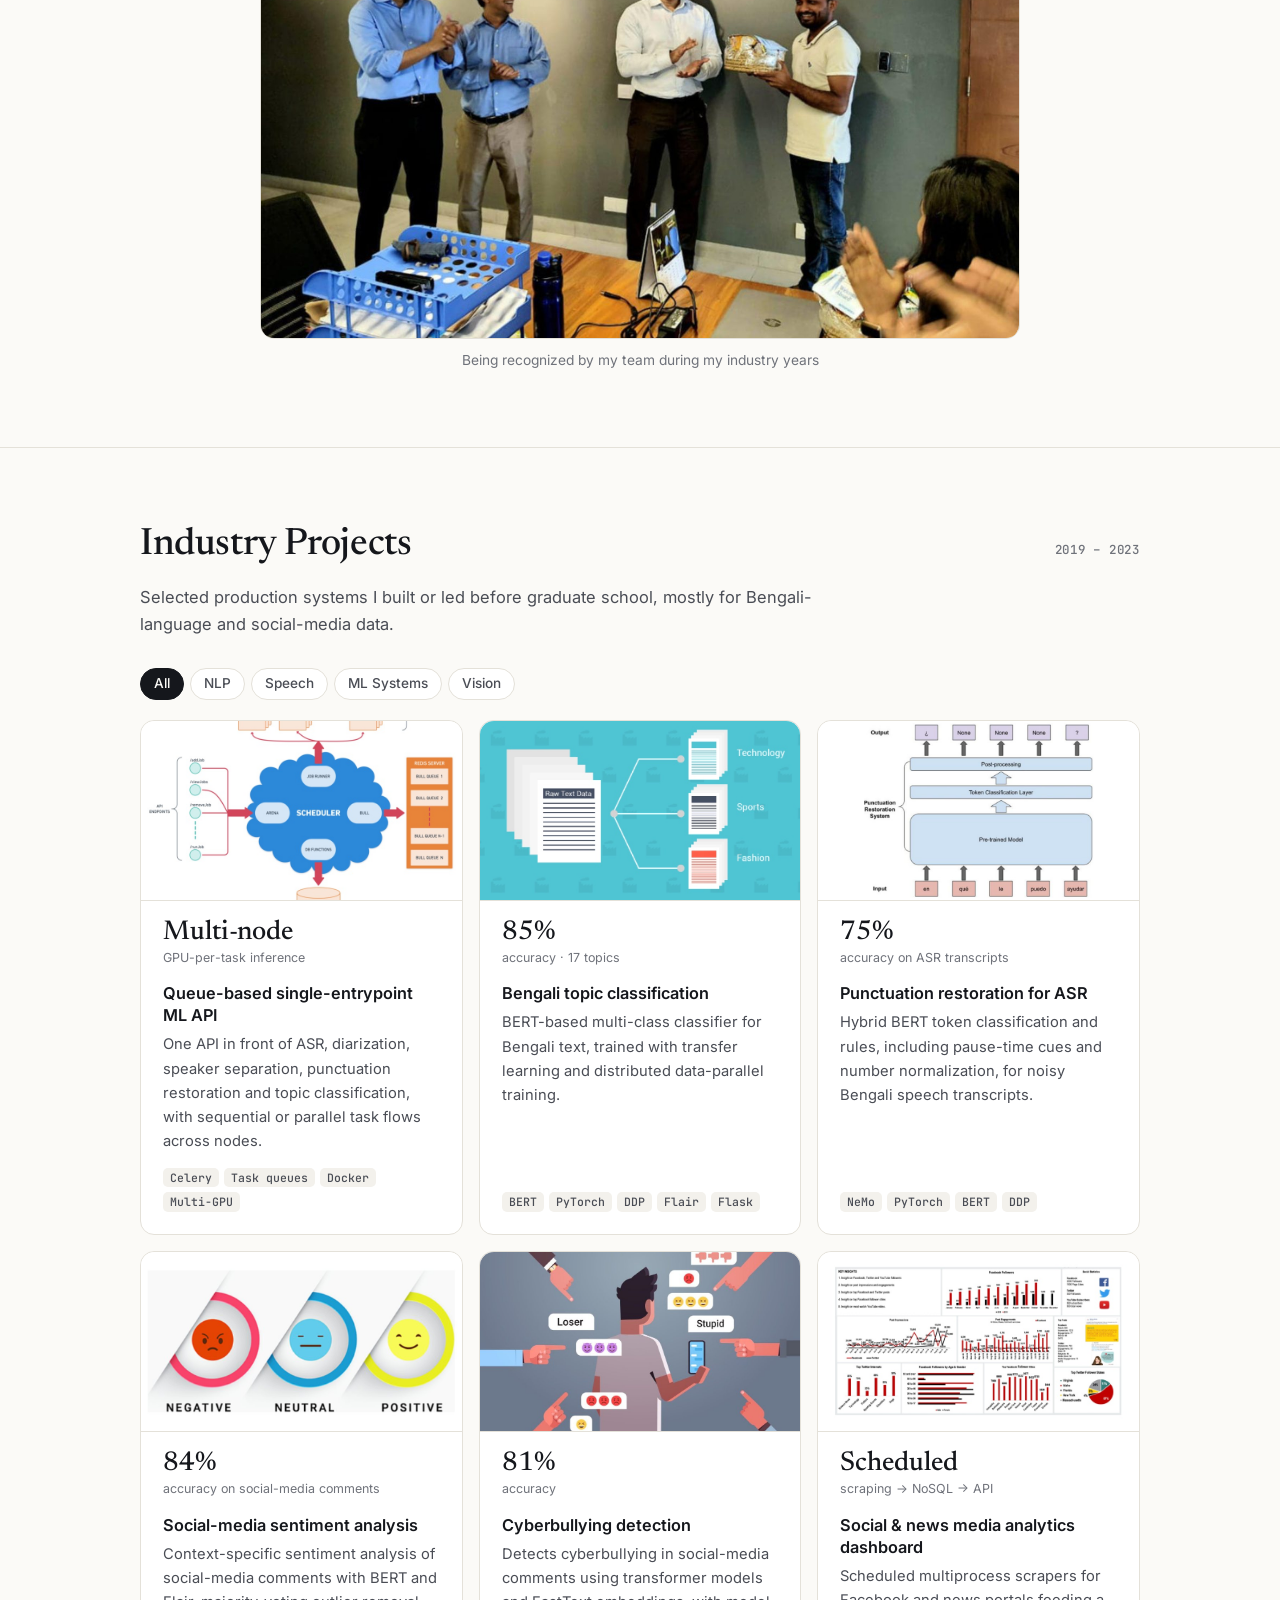
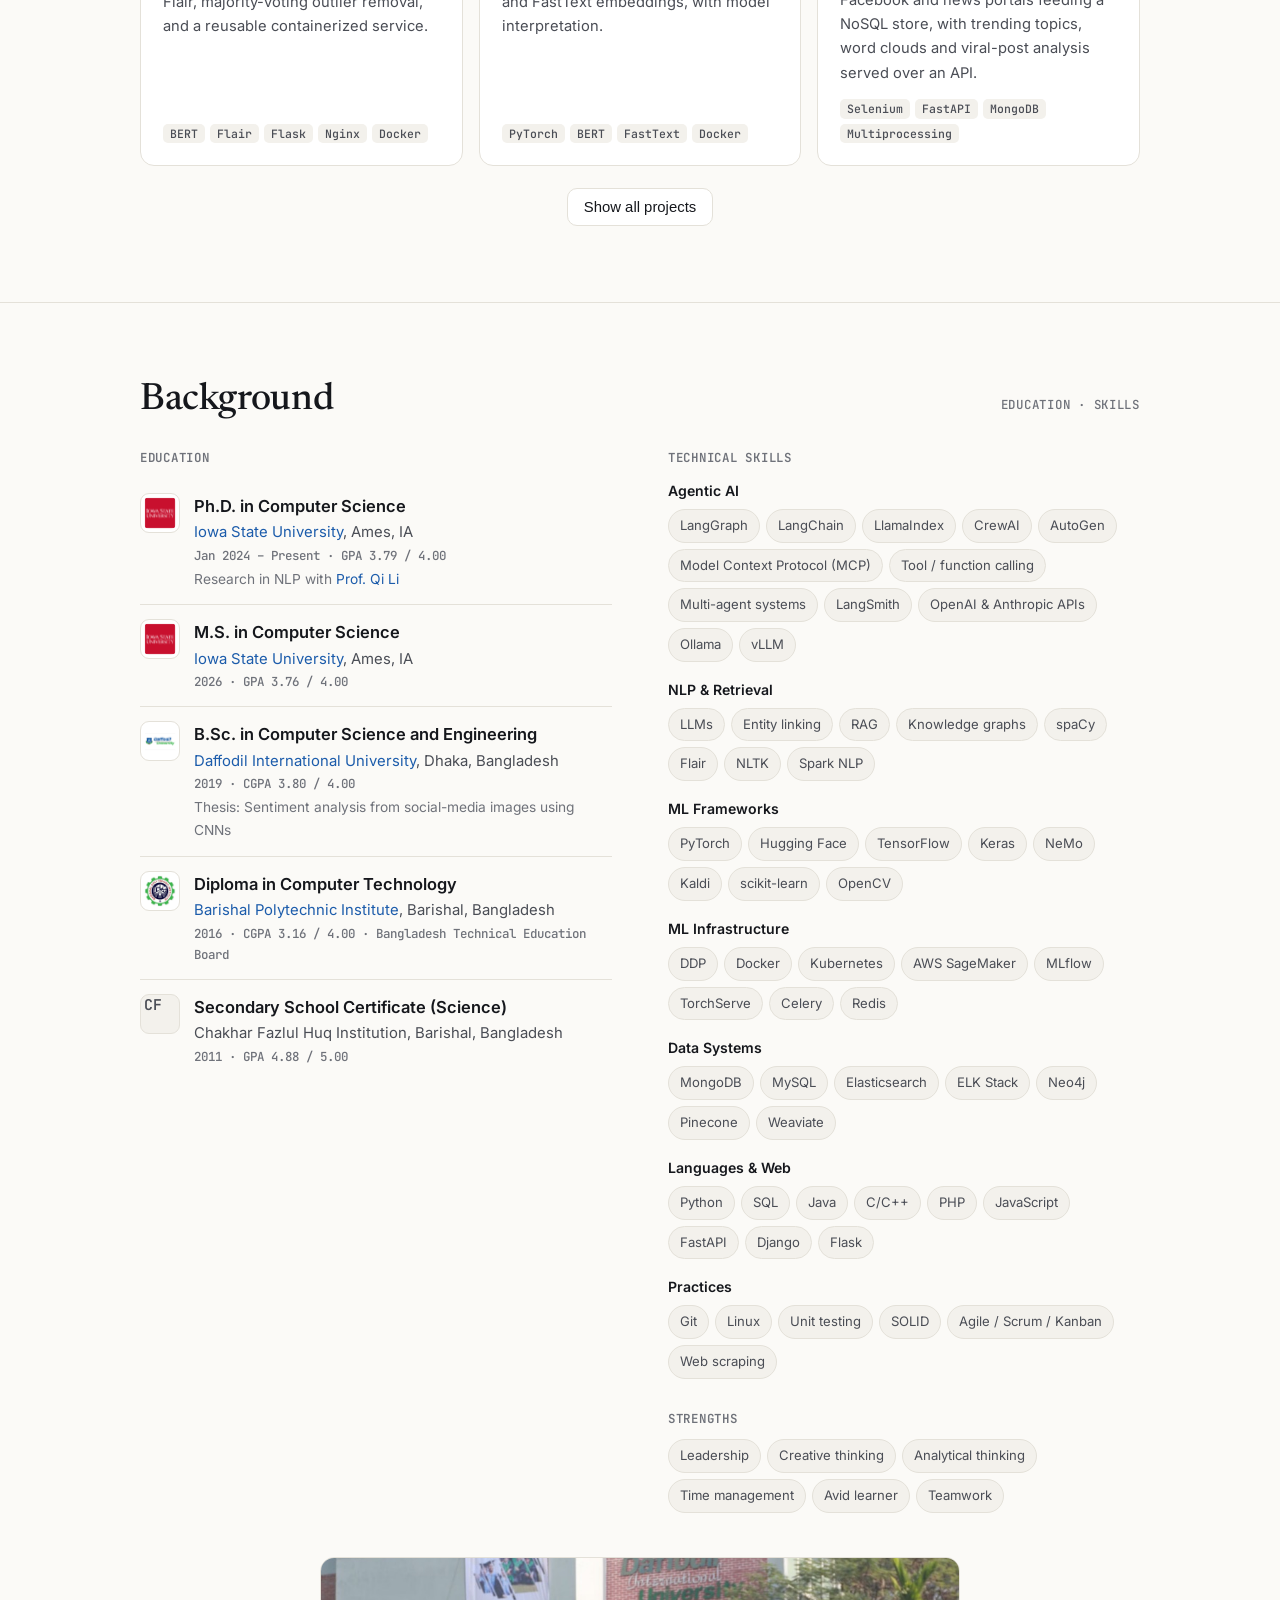
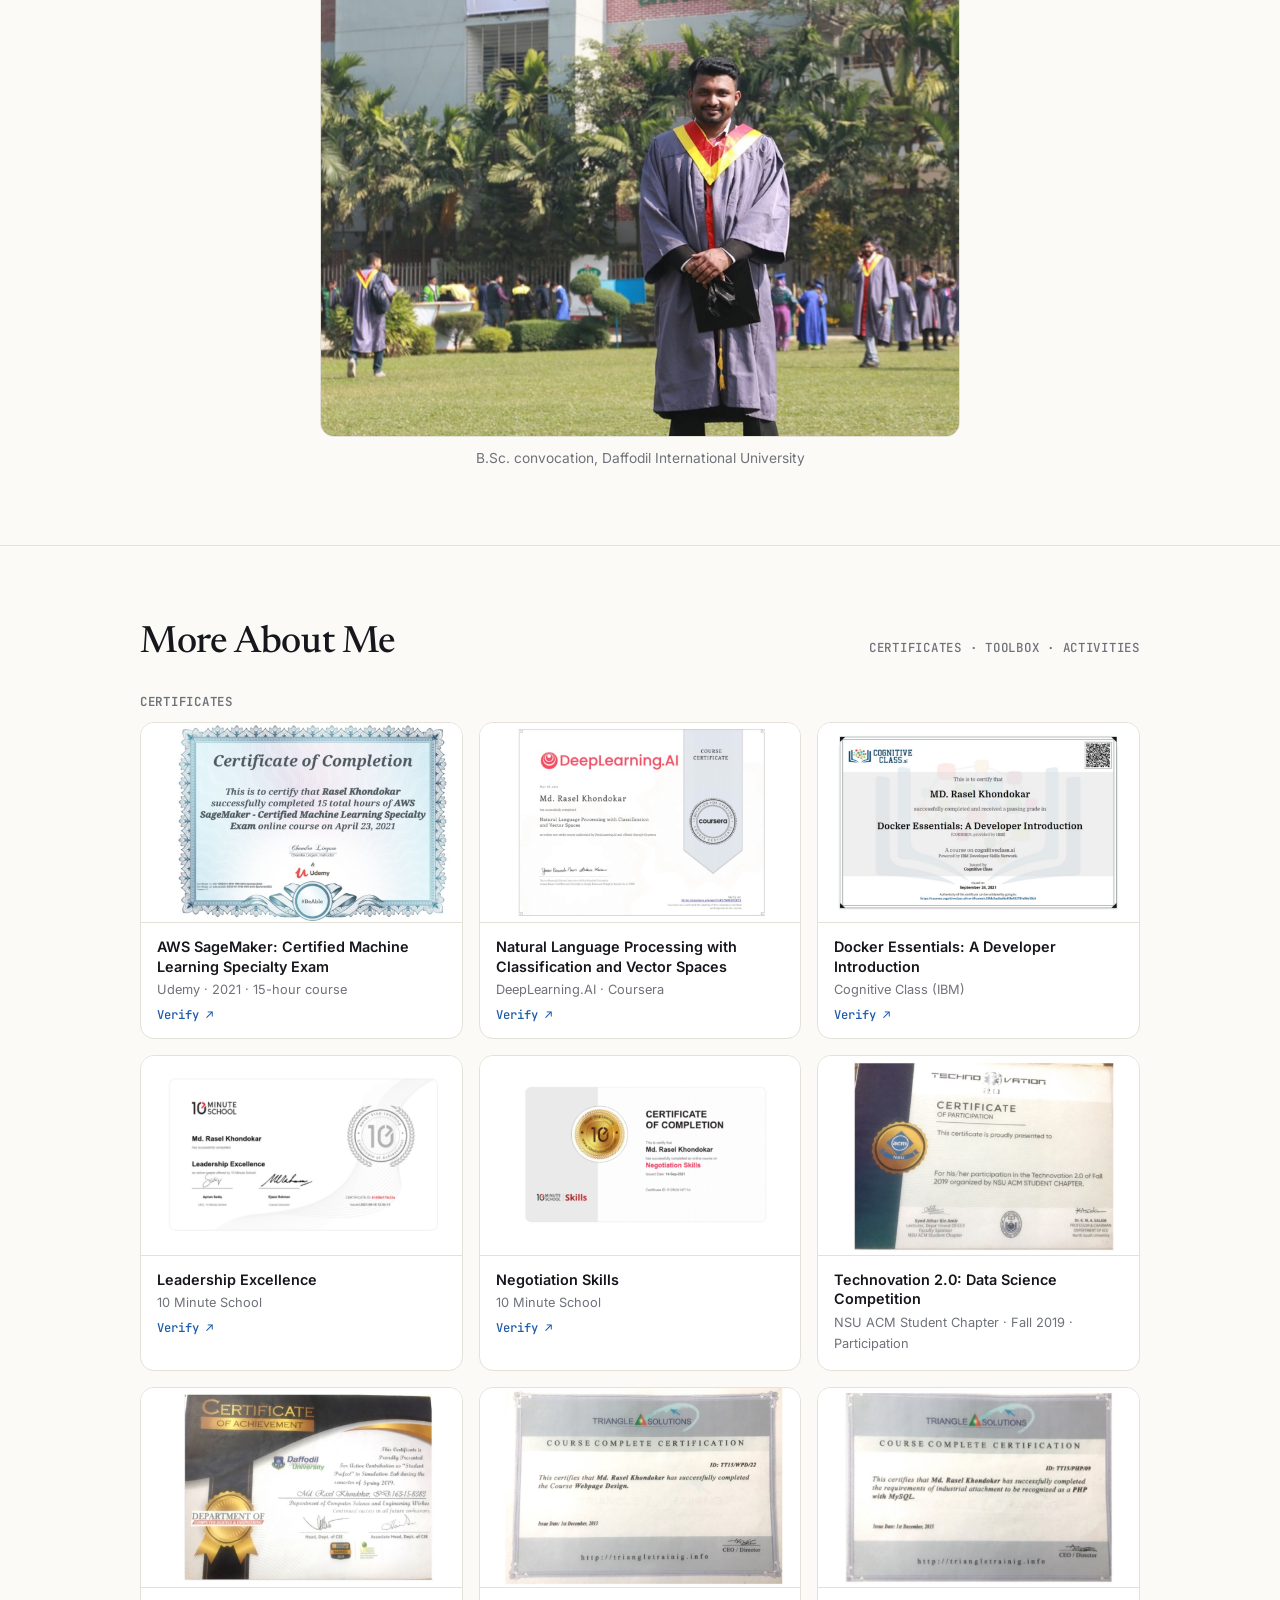
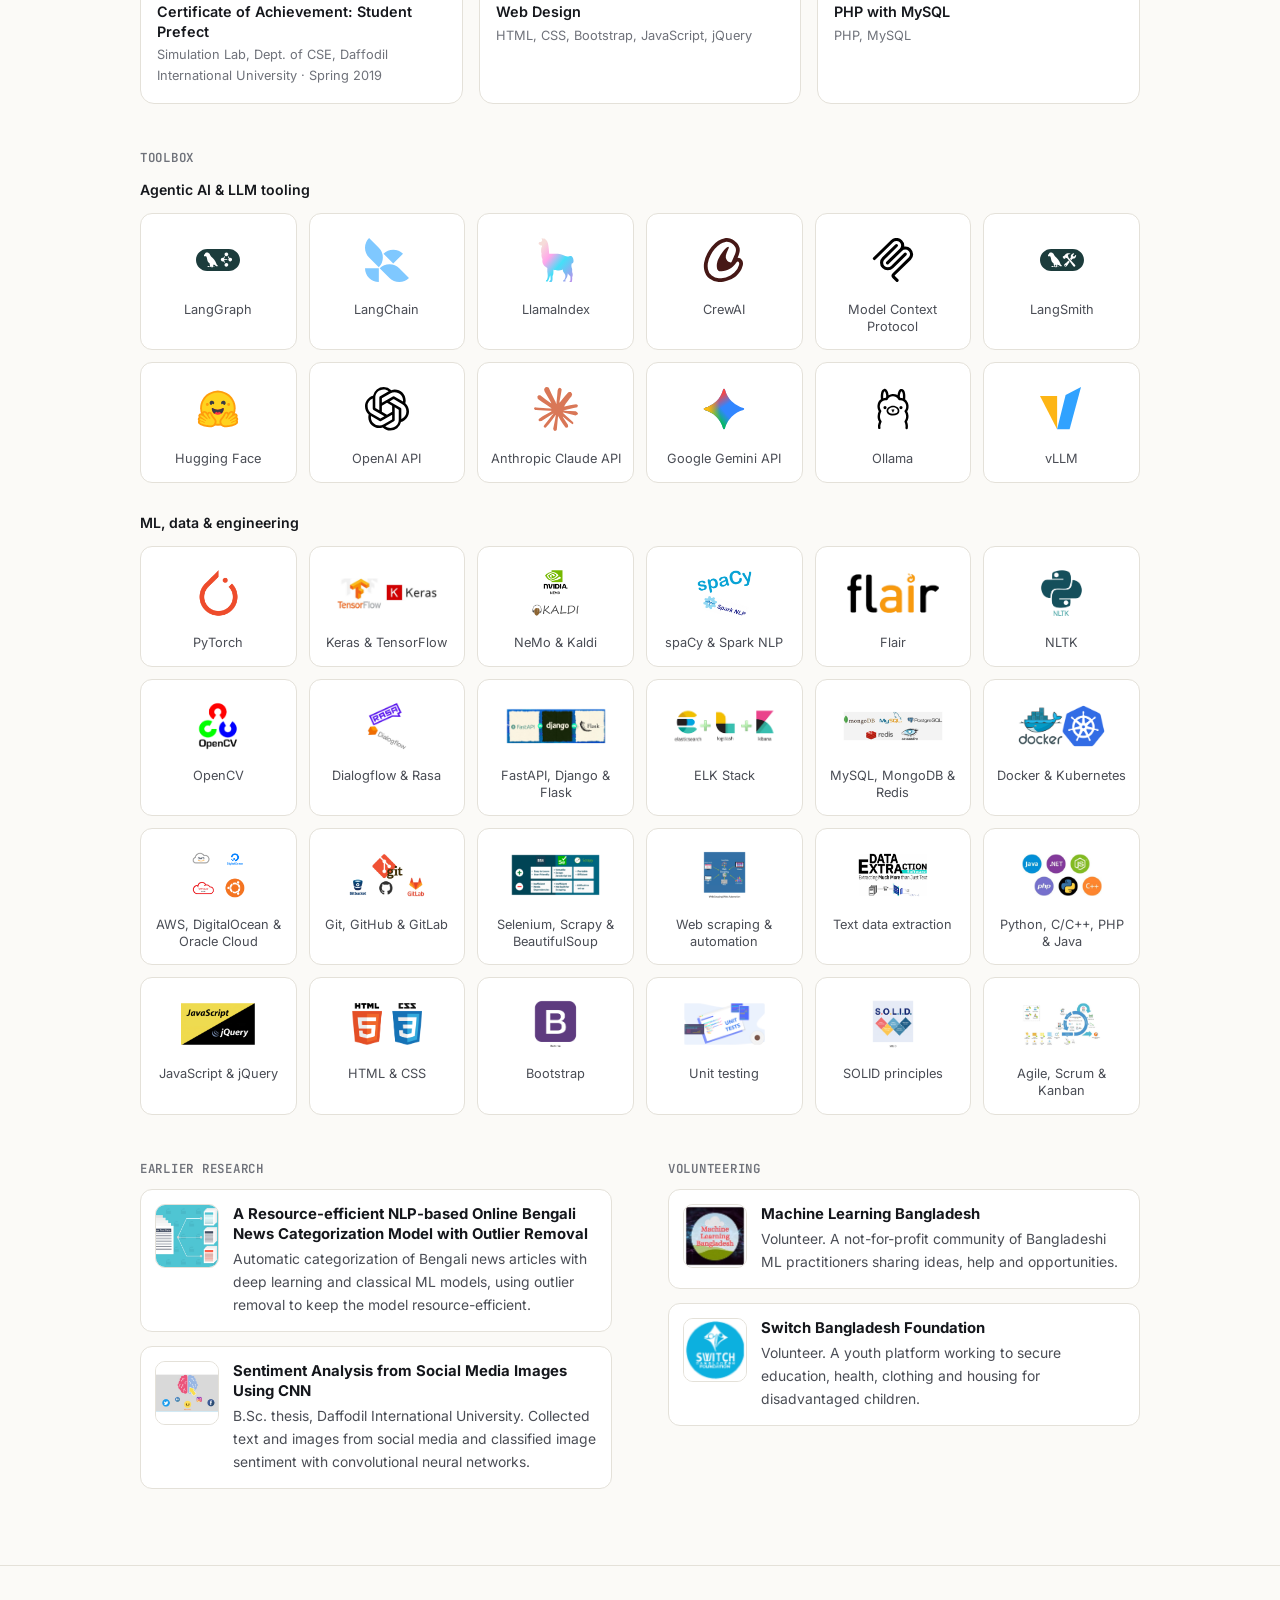
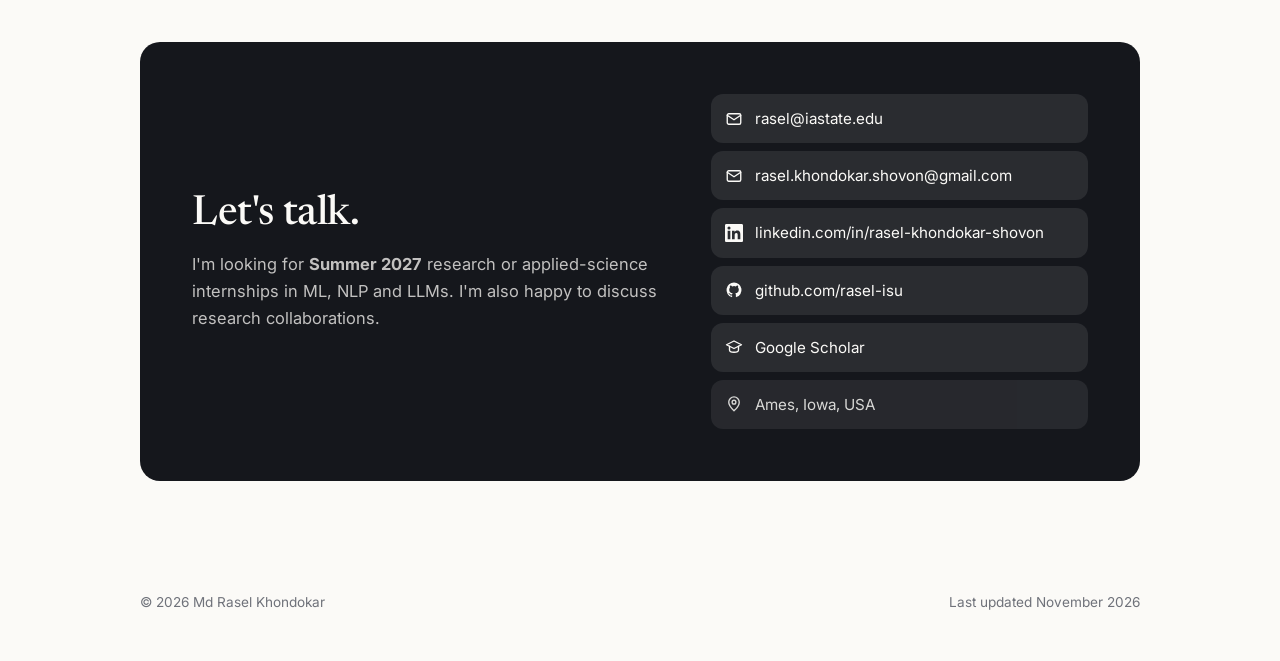
==== commit ecc94cf2: "Add AI Student Research Symposium poster presentation News item, a Presentations block in Research w" ====
--- a/index.html
+++ b/index.html
@@ -14,7 +14,7 @@
   <link rel="preconnect" href="https://fonts.googleapis.com">
   <link rel="preconnect" href="https://fonts.gstatic.com" crossorigin>
   <link href="https://fonts.googleapis.com/css2?family=Inter:wght@400;500;600&family=JetBrains+Mono:wght@500;600&family=Newsreader:ital,opsz,wght@0,6..72,400;0,6..72,500;0,6..72,600;1,6..72,400&display=swap" rel="stylesheet">
-  <link rel="stylesheet" href="assets/css/style.css?v=20261101e">
+  <link rel="stylesheet" href="assets/css/style.css?v=20261111a">
   <script>
     // Apply saved theme before paint to avoid a flash.
     try { var t = localStorage.getItem('theme'); if (t === 'light' || t === 'dark') document.documentElement.setAttribute('data-theme', t); } catch (e) {}
@@ -119,7 +119,8 @@
       <div class="container">
         <div class="section-head reveal"><h2 id="news-h">News</h2><span class="kicker">Recent updates</span></div>
         <ul class="news reveal">
-          <li><time datetime="2026-10">Oct 2026</time><div>Presented <a href="research/sci-zsel.html">Sci-ZSEL</a> at <b>EMNLP 2026</b> in Budapest. <a href="research/sci-zsel.html#talk">Talk</a>, <a href="assets/files/sci-zsel-poster.pdf">poster</a>, and <a href="https://github.com/rasel-isu/Sci-ZSEL">code</a> are online.<span class="tag-new">NEW</span></div></li>
+          <li><time datetime="2026-11-09">Nov 2026</time><div>Presented the <a href="research/sci-zsel.html">Sci-ZSEL</a> poster at Iowa State's <a href="https://www.cs.iastate.edu/event/2026/ai-student-research-symposium" target="_blank" rel="noopener">AI Student Research Symposium</a>, hosted by the Dependable Data Driven Discovery (D4) National Research Traineeship.<span class="tag-new">NEW</span></div></li>
+          <li><time datetime="2026-10">Oct 2026</time><div>Presented <a href="research/sci-zsel.html">Sci-ZSEL</a> at <b>EMNLP 2026</b> in Budapest. <a href="research/sci-zsel.html#talk">Talk</a>, <a href="assets/files/sci-zsel-poster.pdf">poster</a>, and <a href="https://github.com/rasel-isu/Sci-ZSEL">code</a> are online.</div></li>
           <li><time datetime="2026">2026</time><div>“Bridging Lexical Divergence: LLM-Assisted, Cost-Efficient, Zero-shot Scientific Entity Linking” accepted to <b>Findings of EMNLP 2026</b>.</div></li>
           <li><time datetime="2026-01">Jan 2026</time><div>Preprint “<a href="https://arxiv.org/abs/2601.13268" target="_blank" rel="noopener">Improving the Safety and Trustworthiness of Medical AI via Multi-Agent Evaluation Loops</a>” posted on arXiv.</div></li>
           <li><time datetime="2026">2026</time><div>Completed my <b>M.S. in Computer Science</b> at Iowa State University while continuing in the Ph.D. program.</div></li>
@@ -176,6 +177,28 @@
             <h3>Animal-science QTL benchmark</h3>
             <p>Built and annotated a dataset linking quantitative trait locus (QTL) mentions in PubMed to the CMO, VT and LPT livestock trait ontologies.</p>
           </article>
+        </div>
+
+        <h3 class="sub-h reveal" style="margin:44px 0 16px">Presentations</h3>
+        <div class="presentations reveal">
+          <figure class="pres-photo">
+            <img src="assets/img/about/ai-symposium-2026.jpg" alt="Md Rasel Khondokar standing beside his Sci-ZSEL poster at the Iowa State AI Student Research Symposium" loading="lazy" width="1200" height="1600">
+            <figcaption>With the Sci-ZSEL poster at the AI Student Research Symposium, Iowa State University</figcaption>
+          </figure>
+          <ul class="pres-list">
+            <li>
+              <span class="pres-kind">Poster · Nov 9, 2026</span>
+              <b>AI Student Research Symposium, Iowa State University</b>
+              <span>Bridging Lexical Divergence: LLM-Assisted, Cost-Efficient, Zero-Shot Scientific Entity Linking. Poster session in the Student Innovation Center Atrium, presented by the Dependable Data Driven Discovery (D4) National Research Traineeship.</span>
+              <span class="pres-links"><a href="https://www.cs.iastate.edu/event/2026/ai-student-research-symposium" target="_blank" rel="noopener">Event page ↗</a><a href="assets/files/sci-zsel-poster.pdf" target="_blank" rel="noopener">Poster (PDF) ↗</a></span>
+            </li>
+            <li>
+              <span class="pres-kind">Talk · Oct 2026</span>
+              <b>EMNLP 2026 (Findings), Budapest</b>
+              <span>Presented Sci-ZSEL, a zero-shot framework for linking scientific mentions to ontology entities when they share no words.</span>
+              <span class="pres-links"><a href="research/sci-zsel.html#talk">Video</a><a href="assets/files/sci-zsel-slides.pdf" target="_blank" rel="noopener">Slides (PDF) ↗</a></span>
+            </li>
+          </ul>
         </div>
 
         <h3 class="sub-h reveal" style="margin:44px 0 16px">Research code</h3>
--- a/assets/css/style.css
+++ b/assets/css/style.css
@@ -531,3 +531,24 @@
 .lightbox::backdrop { background: rgba(10, 10, 12, .78); }
 .lightbox img { max-width: 100%; max-height: 86vh; border-radius: 10px; background: #fff; }
 .lightbox-close { position: absolute; top: -14px; right: -14px; border-radius: 50%; z-index: 1; }
+
+/* Presentations */
+.presentations {
+  display: grid; grid-template-columns: minmax(0, 300px) minmax(0, 1fr); gap: 28px; align-items: start;
+  background: var(--surface); border: 1px solid var(--line); border-radius: var(--radius); padding: 22px;
+}
+.pres-photo { margin: 0; }
+.pres-photo img { width: 100%; aspect-ratio: 3 / 4; object-fit: cover; border-radius: 12px; border: 1px solid var(--line); }
+.pres-photo figcaption { font-size: .8rem; text-align: center; }
+.pres-photo-center { max-width: 380px; margin: 32px auto 0; }
+.pres-list { list-style: none; margin: 0; padding: 0; display: grid; gap: 18px; }
+.pres-list li { display: grid; gap: 4px; padding-bottom: 18px; border-bottom: 1px solid var(--line); }
+.pres-list li:last-child { border-bottom: 0; padding-bottom: 0; }
+.pres-kind { font: 600 .74rem/1.4 var(--mono); text-transform: uppercase; letter-spacing: .05em; color: var(--highlight); }
+.pres-list b { font-size: 1.02rem; font-weight: 600; color: var(--ink); line-height: 1.35; }
+.pres-list span { color: var(--ink-2); font-size: .93rem; }
+.pres-links { display: flex; flex-wrap: wrap; gap: 14px; margin-top: 4px; font: 500 .8rem/1.4 var(--mono); }
+@media (max-width: 760px) {
+  .presentations { grid-template-columns: 1fr; }
+  .presentations .pres-photo { max-width: 340px; margin: 0 auto; }
+}
